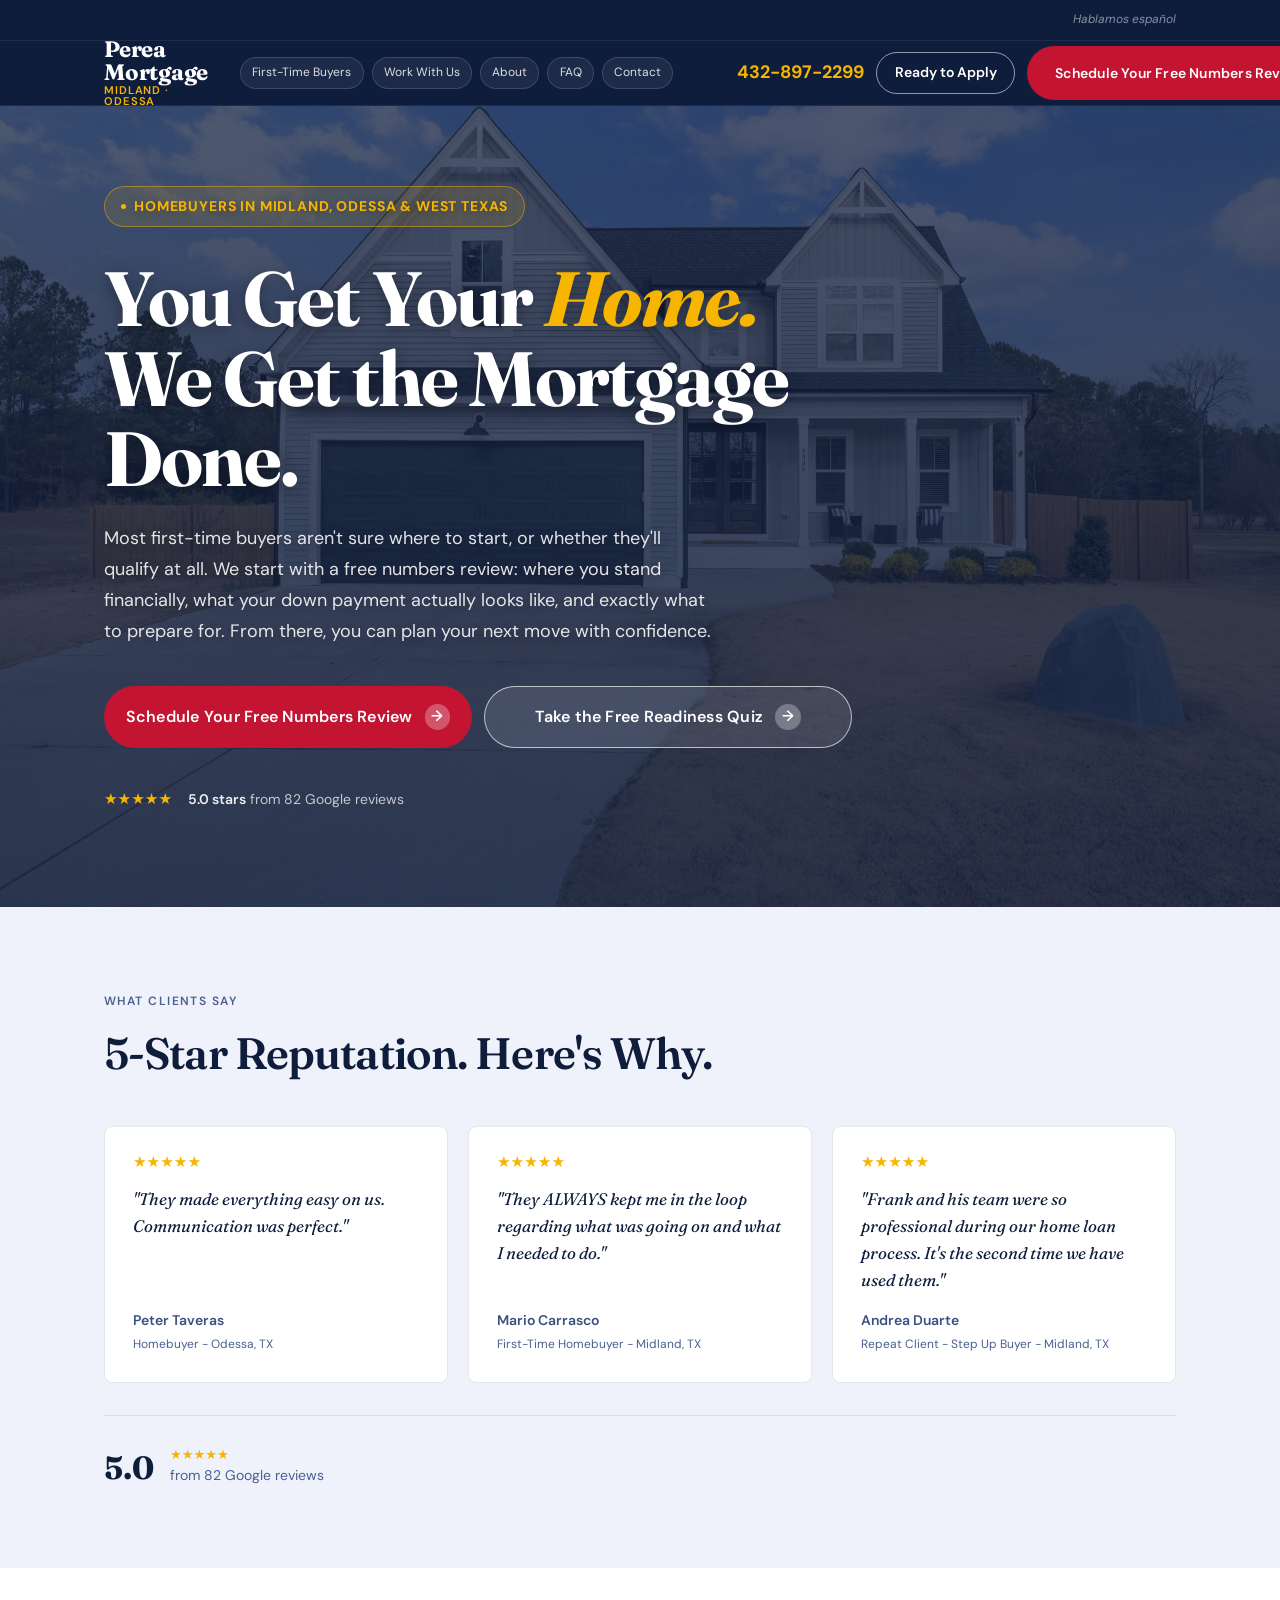
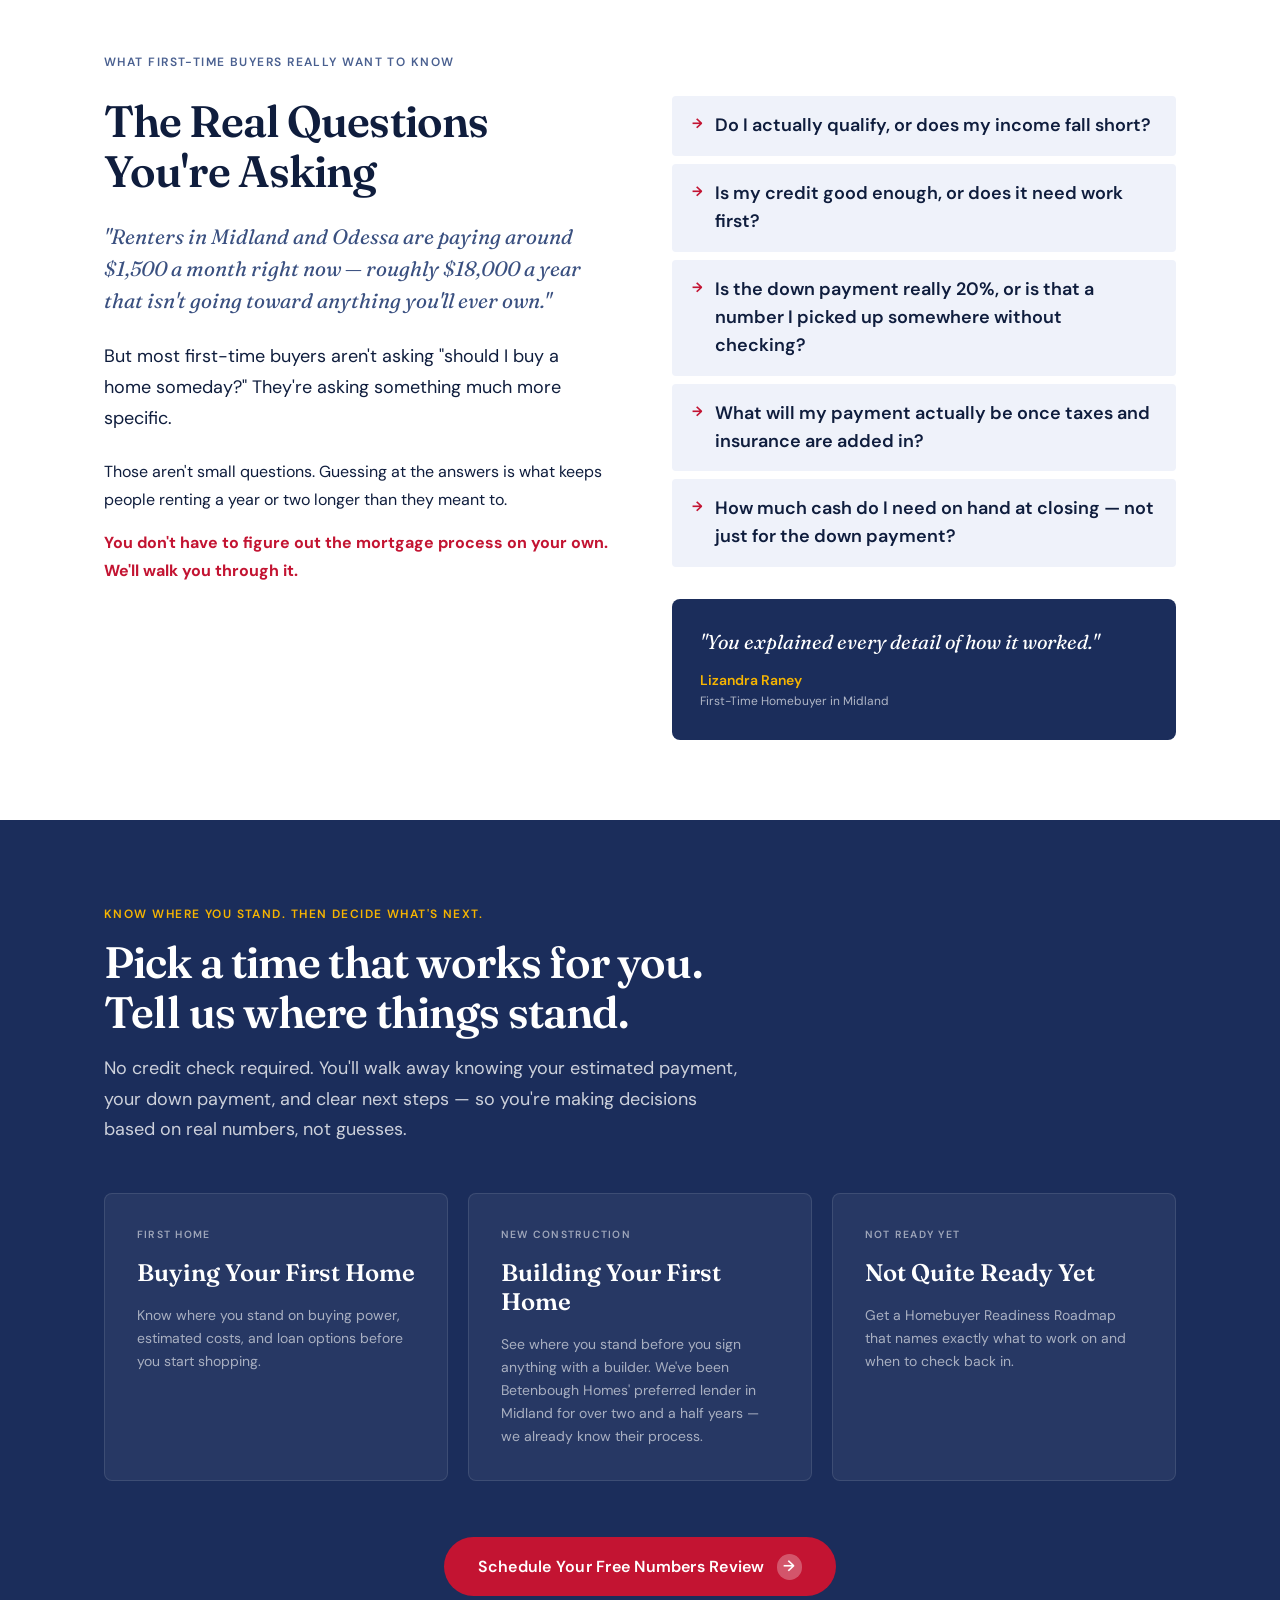
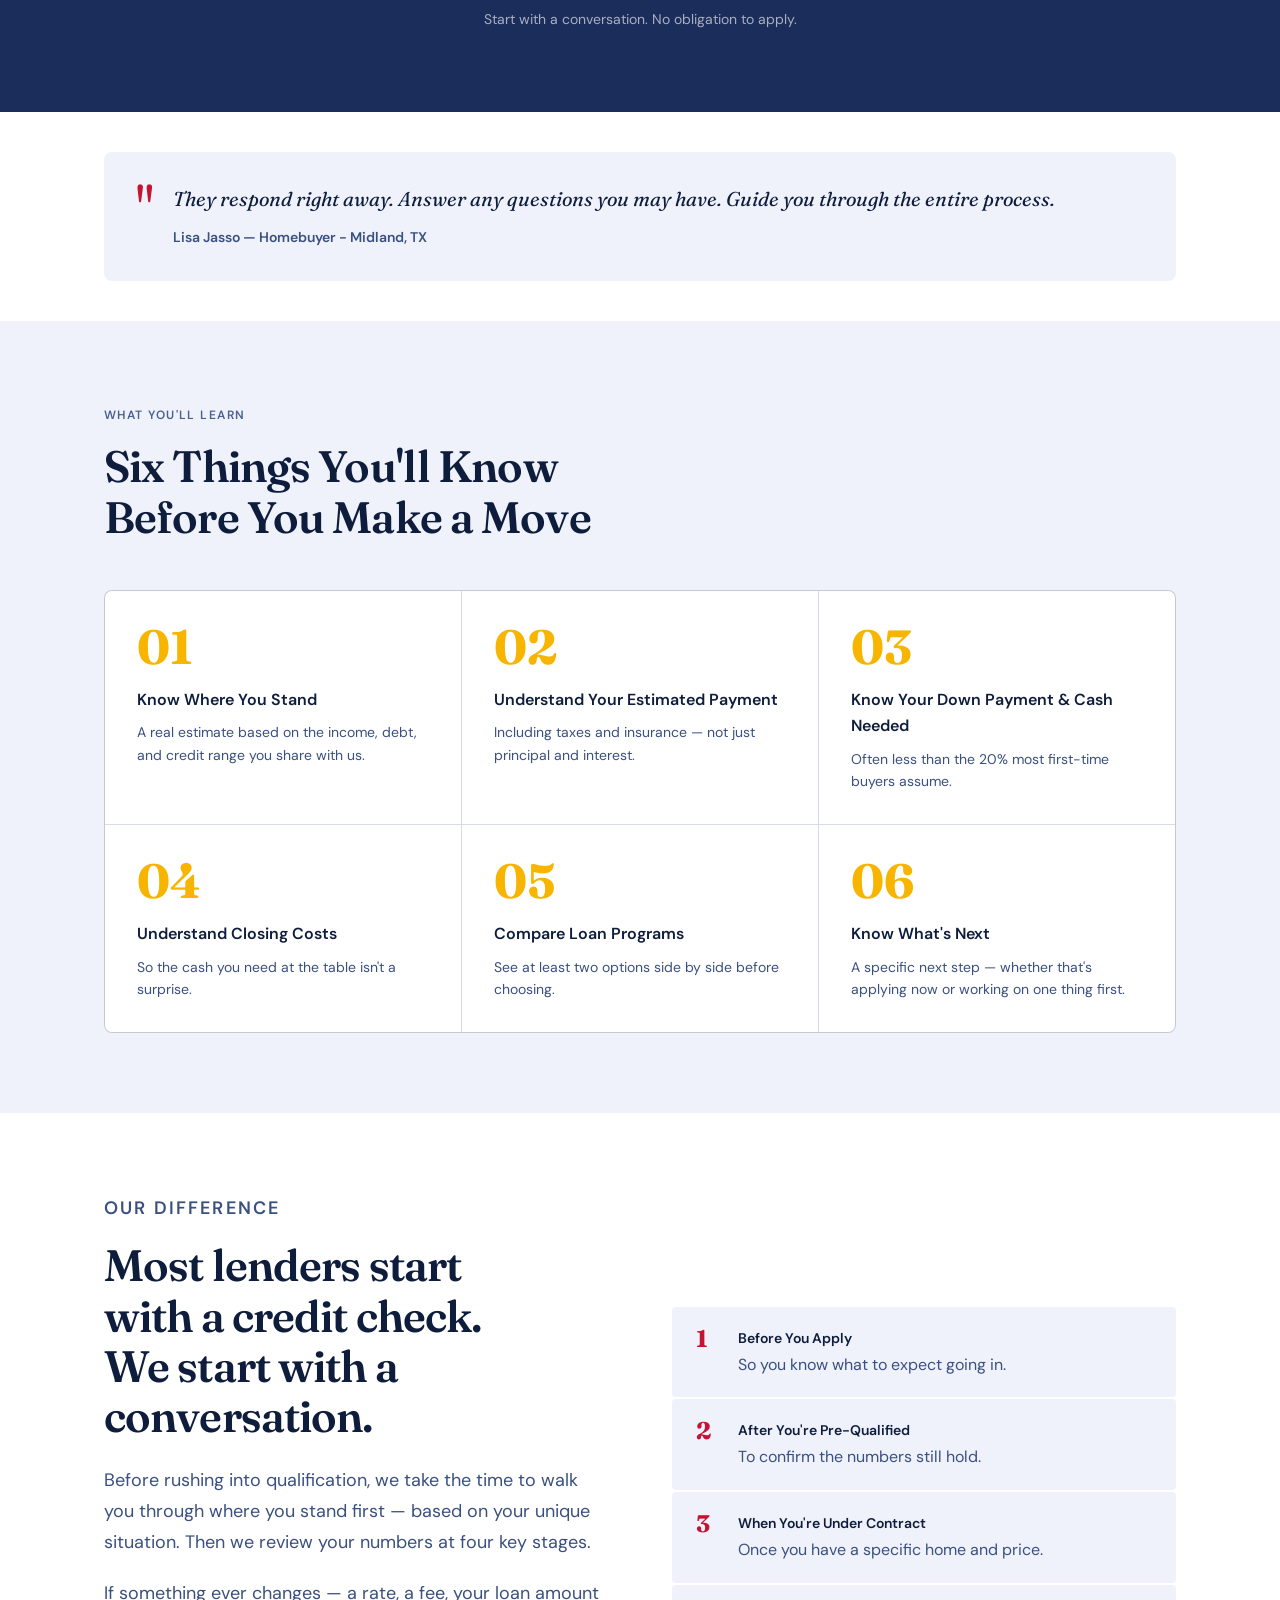
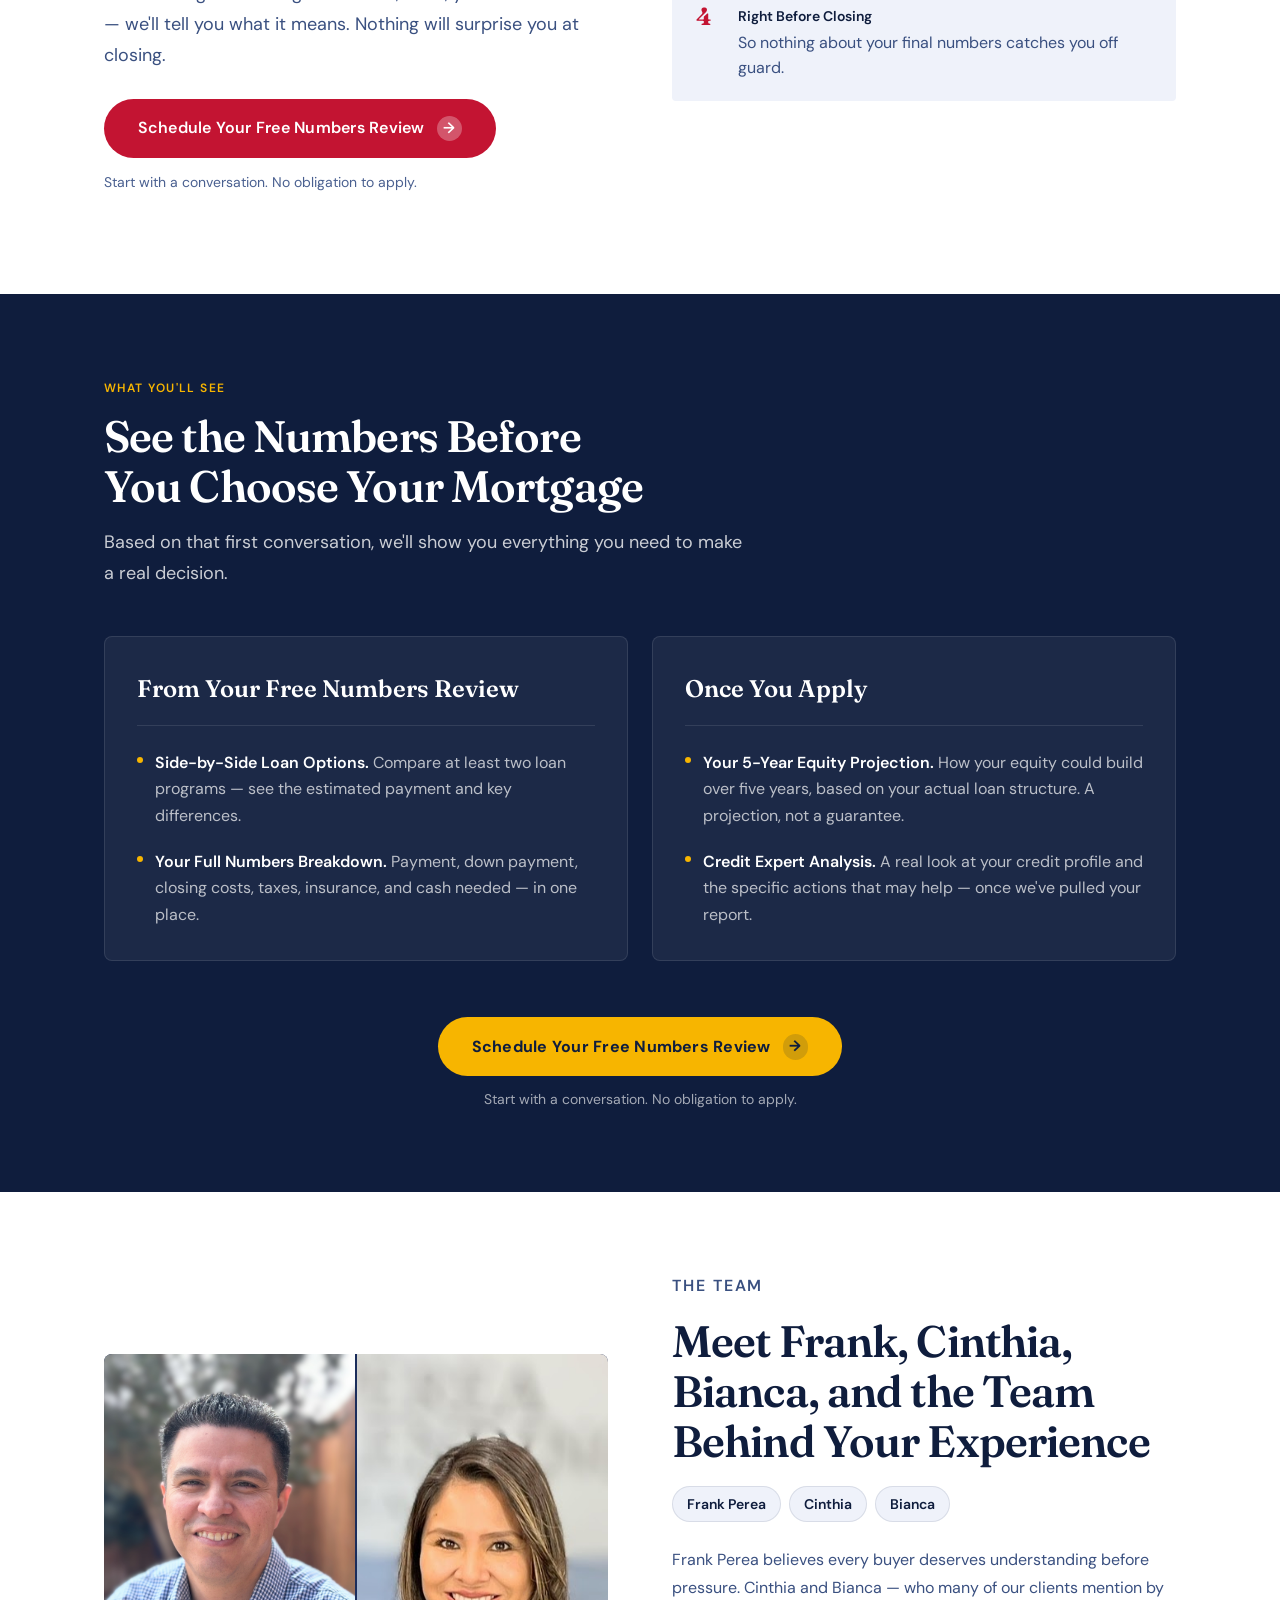
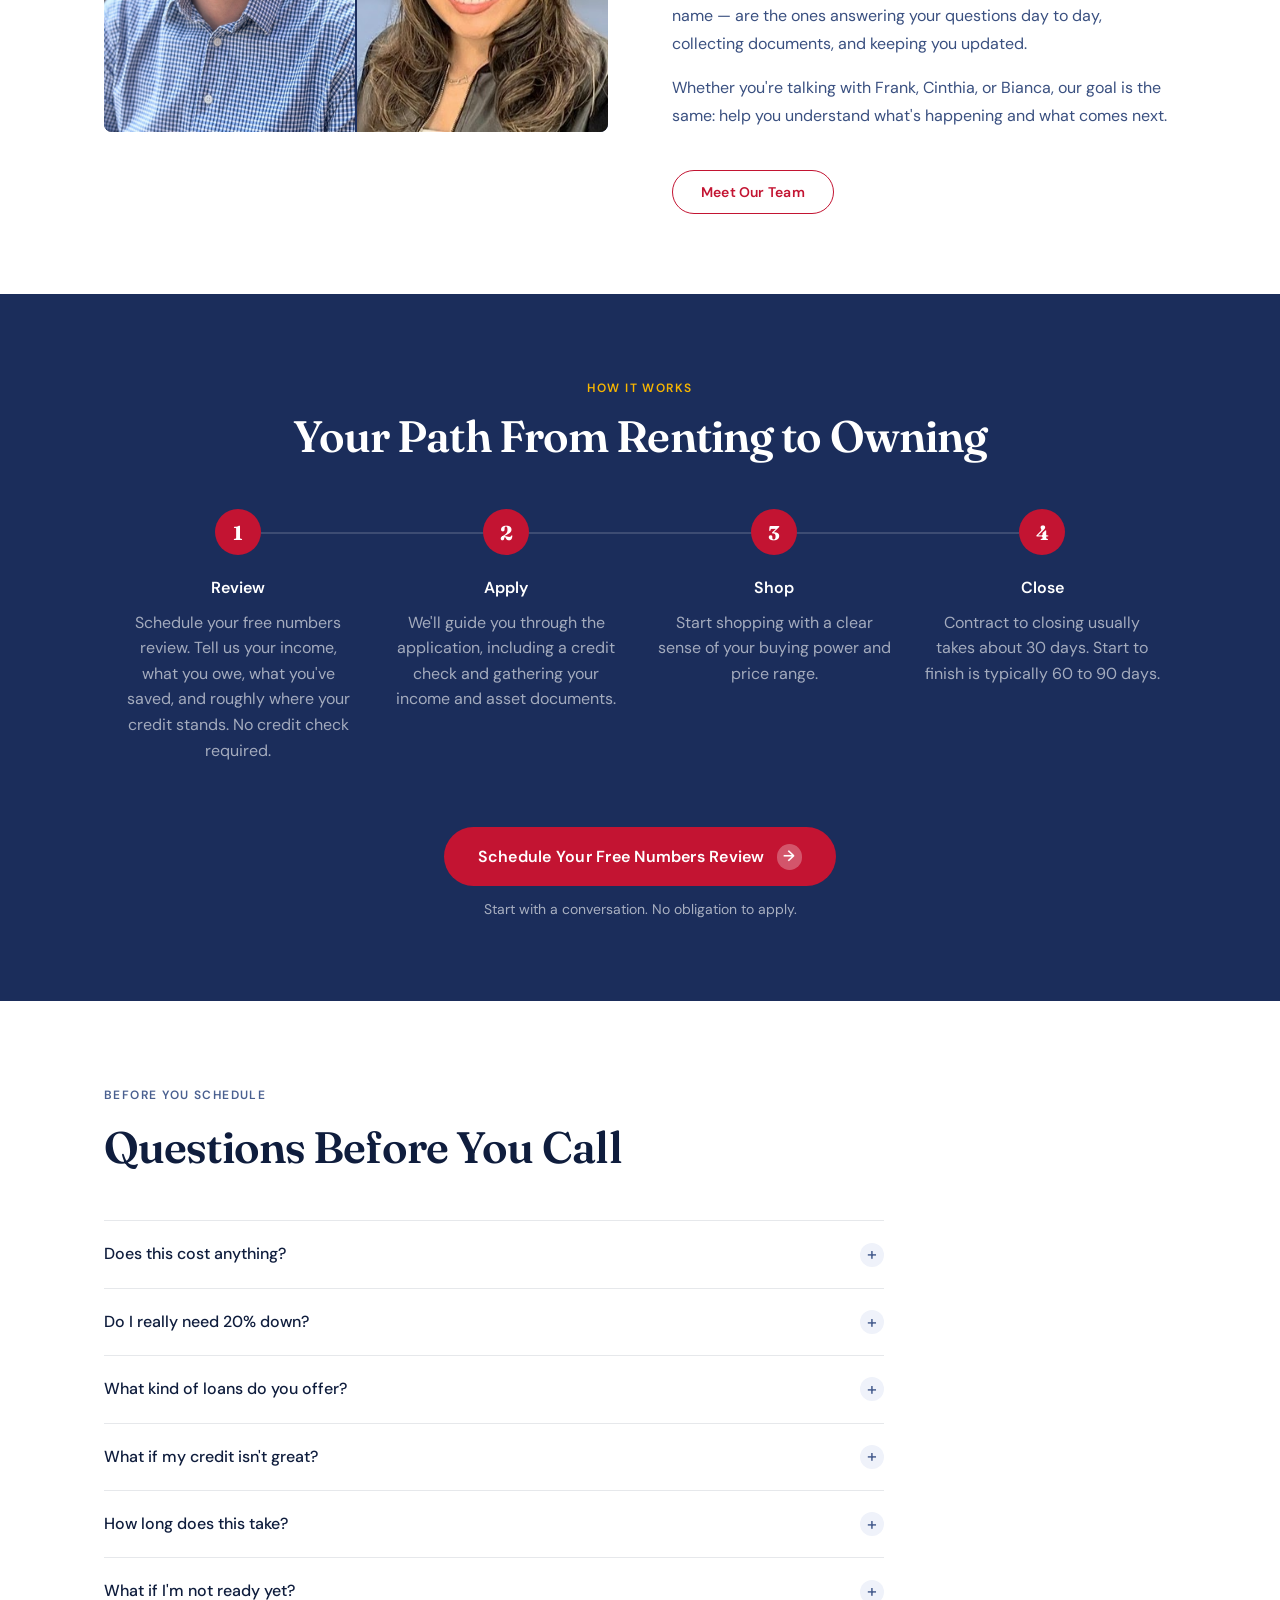
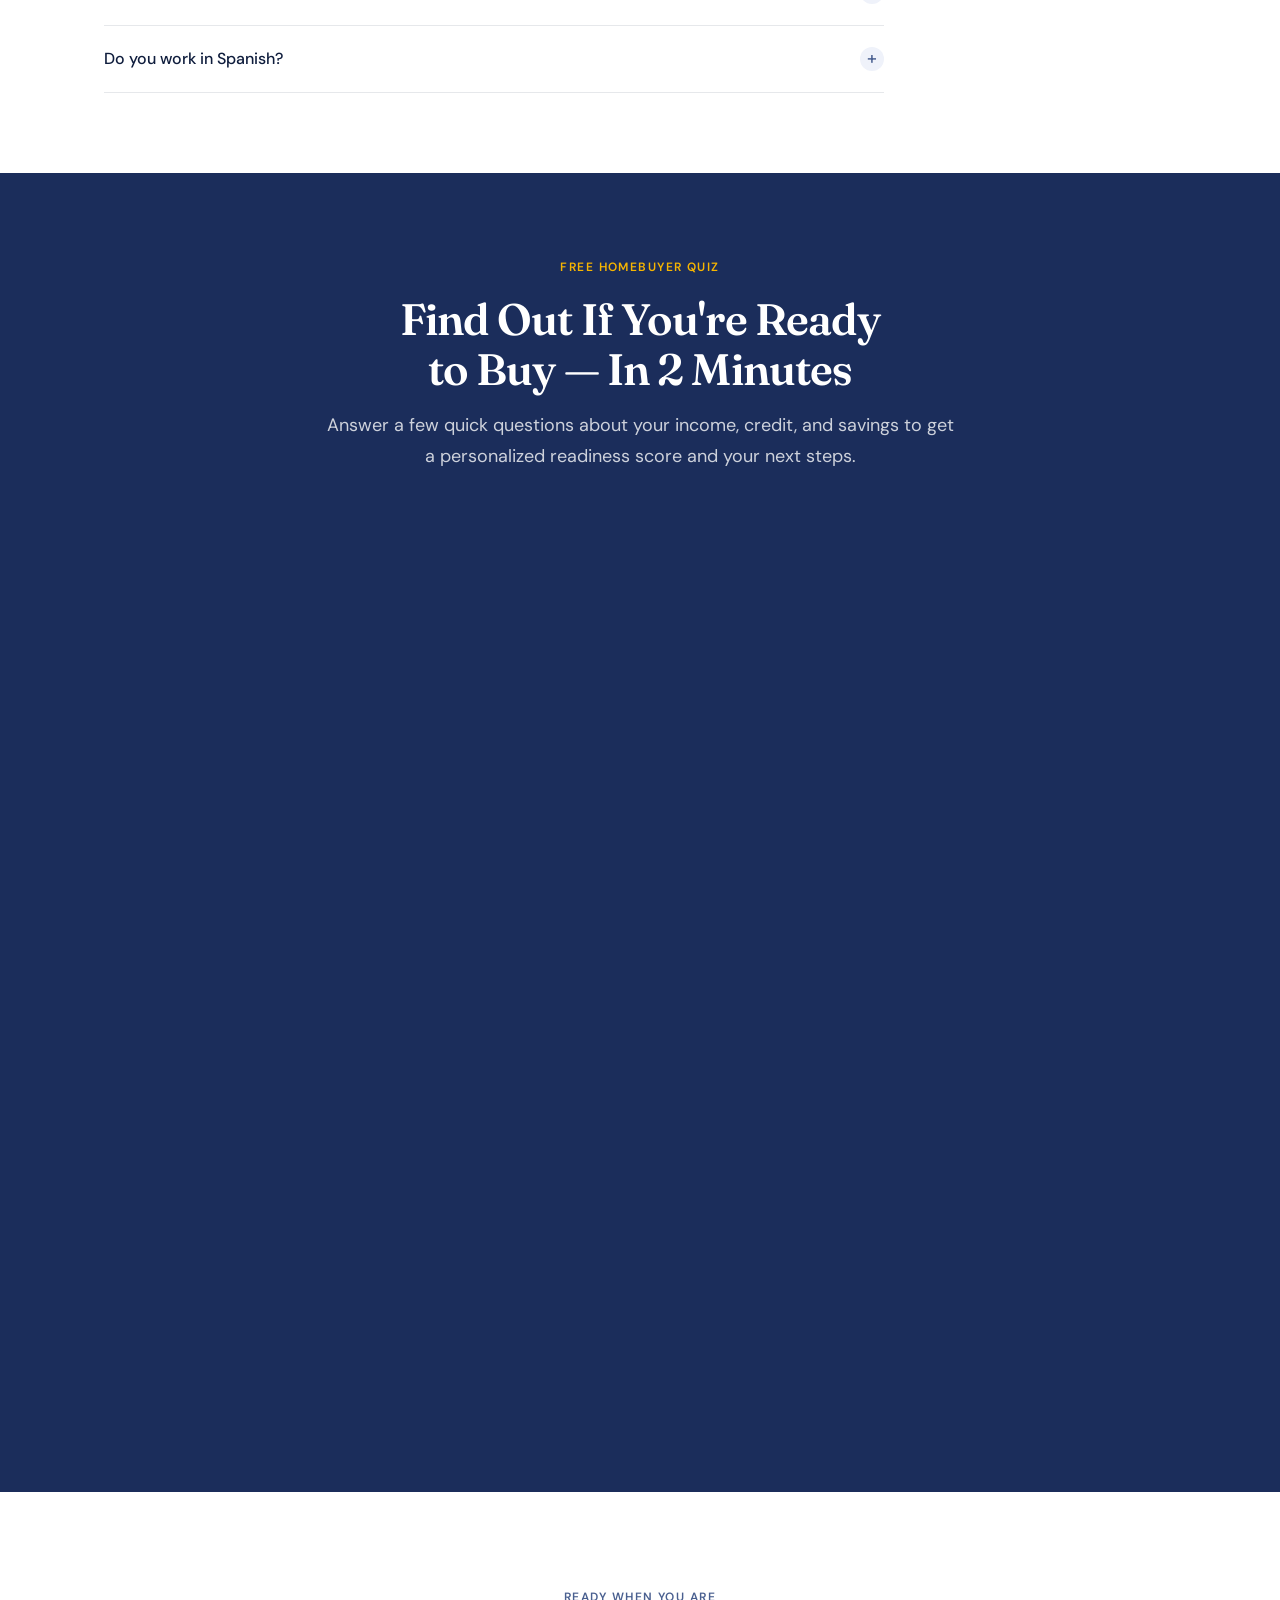
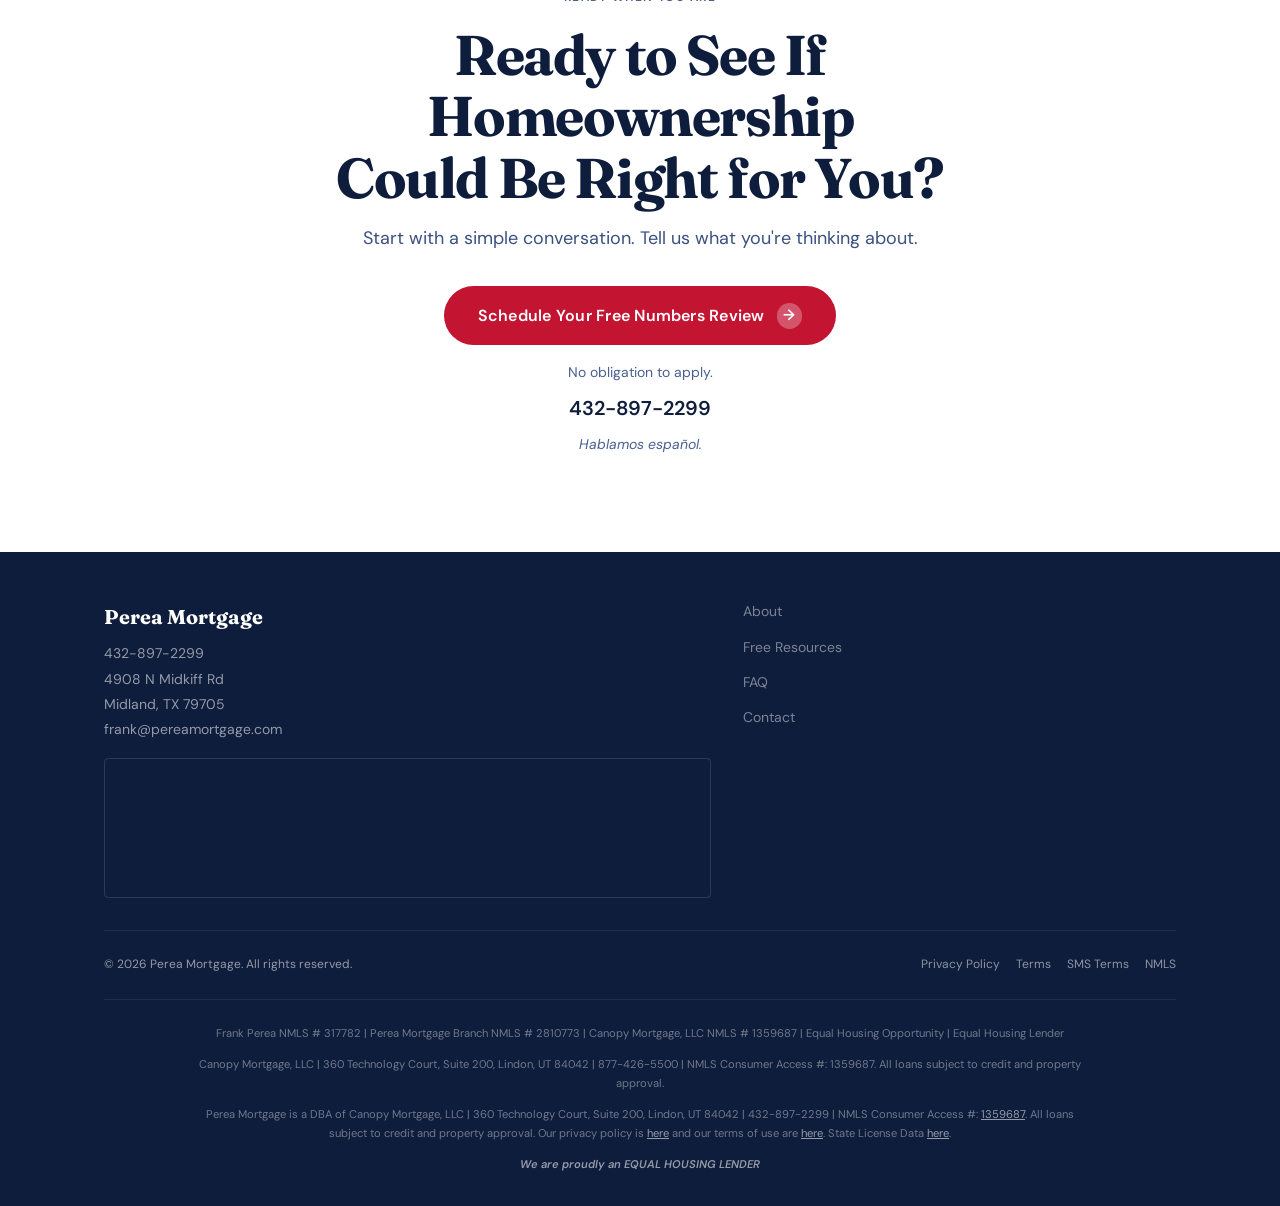
==== index.html @ f3a23421 "Add SMS Terms & Conditions page and footer link Co-Authored-By: Claude Sonnet 5.5 <noreply@anthropic" ====
<!DOCTYPE html>
<html lang="en">
<head>
  <meta charset="UTF-8">
  <meta name="viewport" content="width=device-width, initial-scale=1.0">
  <title>Perea Mortgage — Midland &amp; Odessa, TX</title>
  <meta name="description" content="Perea Mortgage helps first-time homebuyers in Midland, Odessa, and West Texas understand their numbers before they shop. Free numbers review, no obligation.">
  <meta property="og:type" content="website">
  <meta property="og:url" content="https://pereamortgage.com/">
  <meta property="og:title" content="Perea Mortgage — Midland &amp; Odessa, TX">
  <meta property="og:description" content="Free numbers review for first-time homebuyers in West Texas. Know your estimated payment, down payment, and next steps before you shop.">
  <meta property="og:image" content="https://pereamortgage.com/images/og-image.png">
  <link rel="icon" type="image/svg+xml" href="data:image/svg+xml;utf8,<svg xmlns='http://www.w3.org/2000/svg' viewBox='0 0 100 100'><rect width='100' height='100' rx='18' fill='%230F1D3D'/><text x='50' y='70' font-family='Georgia,serif' font-size='58' font-weight='700' fill='%23F7B500' text-anchor='middle'>P</text></svg>">
  <link rel="preconnect" href="https://fonts.googleapis.com">
  <link rel="preconnect" href="https://fonts.gstatic.com" crossorigin>
  <link href="https://fonts.googleapis.com/css2?family=Fraunces:ital,opsz,wght@0,9..144,400;0,9..144,600;0,9..144,700;1,9..144,300;1,9..144,400;1,9..144,600&family=DM+Sans:ital,opsz,wght@0,9..40,300;0,9..40,400;0,9..40,500;0,9..40,600;1,9..40,300;1,9..40,400&display=swap" rel="stylesheet">
  <link rel="stylesheet" href="styles.css">
</head>
<body>

  <!-- ========================================================
       TOPBAR
  ========================================================= -->
  <div class="topbar">
    <div class="rail topbar__inner">
      <span class="topbar__note">Hablamos español</span>
    </div>
  </div>

  <!-- ========================================================
       NAV
  ========================================================= -->
  <nav class="nav">
    <div class="rail">
      <div class="nav__inner">
        <div class="nav__left">
          <button class="nav__toggle" aria-label="Toggle menu" aria-expanded="false">☰</button>
          <a href="#" class="nav__brand">
            <span class="nav__name">Perea Mortgage</span>
            <span class="nav__tag">Midland · Odessa</span>
          </a>
        </div>
        <div class="nav__links">
          <a href="#first-time" class="nav__link">First-Time Buyers</a>
          <a href="#offer"      class="nav__link">Work With Us</a>
          <a href="/about"  class="nav__link">About</a>
          <a href="#faq"        class="nav__link">FAQ</a>
          <a href="#contact"    class="nav__link">Contact</a>
        </div>
        <div class="nav__right">
          <a href="tel:4328972299" class="nav__phone">432-897-2299</a>
          <a href="https://canopymortgage.nanolos.com/loan-application/#/config/start?organization=FrankPerea2549" class="nav__apply" target="_blank" rel="noopener">Ready to Apply</a>
          <a href="/schedule" class="btn btn--primary"><span class="btn__text-full">Schedule Your Free Numbers Review</span><span class="btn__text-short">Schedule Now</span><span class="btn__arrow">→</span></a>
        </div>
      </div>
    </div>
  </nav>

  <!-- ========================================================
       HERO
  ========================================================= -->
  <section class="hero">
    <div class="hero__bg" role="img" aria-label="Modern suburban home with a black garage door and covered front porch"></div>
    <div class="hero__overlay" aria-hidden="true"></div>
    <div class="rail">
      <div class="hero__inner">
        <div class="hero__flag">Homebuyers in Midland, Odessa &amp; West Texas</div>
        <h1 class="hero__headline">
          You Get Your <em>Home.</em><br>
          We Get the Mortgage Done.
        </h1>
        <p class="hero__sub">
          Most first-time buyers aren't sure where to start, or whether they'll qualify at all. We start with a free numbers review: where you stand financially, what your down payment actually looks like, and exactly what to prepare for. From there, you can plan your next move with confidence.
        </p>
        <div class="hero__ctas">
          <a href="/schedule" class="btn btn--primary btn--lg">Schedule Your Free Numbers Review<span class="btn__arrow">→</span></a>
          <a href="#worksheet" class="btn btn--ghost btn--lg">Take the Free Readiness Quiz<span class="btn__arrow">→</span></a>
        </div>
        <div class="hero__trust">
          <div class="stars">★★★★★</div>
          <p class="hero__trust-copy"><strong>5.0 stars</strong> from 82 Google reviews</p>
        </div>
      </div>
    </div>
  </section>

  <!-- ========================================================
       SOCIAL PROOF
  ========================================================= -->
  <section class="section section--alt">
    <div class="rail">
      <div class="sec-header">
        <p class="eyebrow" style="margin-bottom:var(--sp-4)">What Clients Say</p>
        <h2 class="sec-head">5-Star Reputation. Here's Why.</h2>
      </div>
      <div class="reviews-grid">
        <div class="review-card">
          <div class="stars">★★★★★</div>
          <p class="review-card__quote">"They made everything easy on us. Communication was perfect."</p>
          <div>
            <div class="review-card__name">Peter Taveras</div>
            <div class="review-card__role">Homebuyer - Odessa, TX</div>
          </div>
        </div>
        <div class="review-card">
          <div class="stars">★★★★★</div>
          <p class="review-card__quote">"They ALWAYS kept me in the loop regarding what was going on and what I needed to do."</p>
          <div>
            <div class="review-card__name">Mario Carrasco</div>
            <div class="review-card__role">First-Time Homebuyer - Midland, TX</div>
          </div>
        </div>
        <div class="review-card">
          <div class="stars">★★★★★</div>
          <p class="review-card__quote">"Frank and his team were so professional during our home loan process. It's the second time we have used them."</p>
          <div>
            <div class="review-card__name">Andrea Duarte</div>
            <div class="review-card__role">Repeat Client - Step Up Buyer - Midland, TX</div>
          </div>
        </div>
      </div>
      <div class="reviews-footer">
        <div class="reviews-score">5.0</div>
        <div>
          <div class="stars" style="margin-bottom:3px;font-size:.82rem">★★★★★</div>
          <div class="reviews-label">from 82 Google reviews</div>
        </div>
      </div>
    </div>
  </section>

  <!-- ========================================================
       PROBLEM
  ========================================================= -->
  <section class="section" id="first-time">
    <div class="rail">
      <p class="eyebrow" style="margin-bottom:var(--sp-6)">What First-Time Buyers Really Want to Know</p>
      <div class="problem-grid">
        <div>
          <h2 class="sec-head" style="margin-bottom:var(--sp-6)">The Real Questions<br>You're Asking</h2>
          <p class="problem-pull">"Renters in Midland and Odessa are paying around $1,500 a month right now — roughly $18,000 a year that isn't going toward anything you'll ever own."</p>
          <p class="problem-body">But most first-time buyers aren't asking "should I buy a home someday?" They're asking something much more specific.</p>
          <div class="problem-close" style="margin-top:var(--sp-6)">
            <p>Those aren't small questions. Guessing at the answers is what keeps people renting a year or two longer than they meant to.</p>
            <p style="margin-top:var(--sp-4)"><strong>You don't have to figure out the mortgage process on your own. We'll walk you through it.</strong></p>
          </div>
        </div>
        <div>
          <div class="questions">
            <div class="question">Do I actually qualify, or does my income fall short?</div>
            <div class="question">Is my credit good enough, or does it need work first?</div>
            <div class="question">Is the down payment really 20%, or is that a number I picked up somewhere without checking?</div>
            <div class="question">What will my payment actually be once taxes and insurance are added in?</div>
            <div class="question">How much cash do I need on hand at closing — not just for the down payment?</div>
          </div>
          <div class="pull-testimonial">
            <p class="pull-testimonial__q">"You explained every detail of how it worked."</p>
            <div class="pull-testimonial__name">Lizandra Raney</div>
            <div class="pull-testimonial__role">First-Time Homebuyer in Midland</div>
          </div>
        </div>
      </div>
    </div>
  </section>

  <!-- ========================================================
       OFFER
  ========================================================= -->
  <section class="section section--dark" id="offer">
    <div class="rail">
      <div class="sec-header">
        <p class="eyebrow eyebrow--gold" style="margin-bottom:var(--sp-3)">Know Where You Stand. Then Decide What's Next.</p>
        <h2 class="sec-head sec-head--light" style="max-width:680px">Pick a time that works for you. Tell us where things stand.</h2>
        <p class="sec-sub sec-sub--light">No credit check required. You'll walk away knowing your estimated payment, your down payment, and clear next steps — so you're making decisions based on real numbers, not guesses.</p>
      </div>
      <div class="offer-cards">
        <div class="offer-card">
          <p class="eyebrow eyebrow--light" style="font-size:.65rem">First Home</p>
          <h3 class="offer-card__title">Buying Your First Home</h3>
          <p class="offer-card__body">Know where you stand on buying power, estimated costs, and loan options before you start shopping.</p>
        </div>
        <div class="offer-card">
          <p class="eyebrow eyebrow--light" style="font-size:.65rem">New Construction</p>
          <h3 class="offer-card__title">Building Your First Home</h3>
          <p class="offer-card__body">See where you stand before you sign anything with a builder. We've been Betenbough Homes' preferred lender in Midland for over two and a half years — we already know their process.</p>
        </div>
        <div class="offer-card">
          <p class="eyebrow eyebrow--light" style="font-size:.65rem">Not Ready Yet</p>
          <h3 class="offer-card__title">Not Quite Ready Yet</h3>
          <p class="offer-card__body">Get a Homebuyer Readiness Roadmap that names exactly what to work on and when to check back in.</p>
        </div>
      </div>
      <div class="section-cta">
        <a href="/schedule" class="btn btn--primary btn--lg">Schedule Your Free Numbers Review<span class="btn__arrow">→</span></a>
        <p class="note">Start with a conversation. No obligation to apply.</p>
      </div>
    </div>
  </section>

  <!-- ========================================================
       INLINE TESTIMONIAL
  ========================================================= -->
  <div style="background:var(--bg);padding:var(--sp-10) 0">
    <div class="rail">
      <div class="inline-t">
        <div class="inline-t__mark">"</div>
        <div>
          <p class="inline-t__q">They respond right away. Answer any questions you may have. Guide you through the entire process.</p>
          <p class="inline-t__by">Lisa Jasso — Homebuyer - Midland, TX</p>
        </div>
      </div>
    </div>
  </div>

  <!-- ========================================================
       BENEFITS
  ========================================================= -->
  <section class="section section--alt">
    <div class="rail">
      <div class="sec-header">
        <p class="eyebrow" style="margin-bottom:var(--sp-4)">What You'll Learn</p>
        <h2 class="sec-head">Six Things You'll Know<br>Before You Make a Move</h2>
      </div>
      <div class="benefits-grid">
        <div class="benefit">
          <div class="benefit__num">01</div>
          <h3 class="benefit__title">Know Where You Stand</h3>
          <p class="benefit__body">A real estimate based on the income, debt, and credit range you share with us.</p>
        </div>
        <div class="benefit">
          <div class="benefit__num">02</div>
          <h3 class="benefit__title">Understand Your Estimated Payment</h3>
          <p class="benefit__body">Including taxes and insurance — not just principal and interest.</p>
        </div>
        <div class="benefit">
          <div class="benefit__num">03</div>
          <h3 class="benefit__title">Know Your Down Payment &amp; Cash Needed</h3>
          <p class="benefit__body">Often less than the 20% most first-time buyers assume.</p>
        </div>
        <div class="benefit">
          <div class="benefit__num">04</div>
          <h3 class="benefit__title">Understand Closing Costs</h3>
          <p class="benefit__body">So the cash you need at the table isn't a surprise.</p>
        </div>
        <div class="benefit">
          <div class="benefit__num">05</div>
          <h3 class="benefit__title">Compare Loan Programs</h3>
          <p class="benefit__body">See at least two options side by side before choosing.</p>
        </div>
        <div class="benefit">
          <div class="benefit__num">06</div>
          <h3 class="benefit__title">Know What's Next</h3>
          <p class="benefit__body">A specific next step — whether that's applying now or working on one thing first.</p>
        </div>
      </div>
    </div>
  </section>

  <!-- ========================================================
       USP
  ========================================================= -->
  <section class="section">
    <div class="rail">
      <div class="usp-grid">
        <div class="usp-text">
          <p class="eyebrow" style="margin-bottom:var(--sp-4)">Our Difference</p>
          <h2 class="sec-head">Most lenders start with a credit check.<br>We start with a conversation.</h2>
          <p style="margin-top:var(--sp-6)">Before rushing into qualification, we take the time to walk you through where you stand first — based on your unique situation. Then we review your numbers at four key stages.</p>
          <p>If something ever changes — a rate, a fee, your loan amount — we'll tell you what it means. Nothing will surprise you at closing.</p>
          <a href="/schedule" class="btn btn--primary btn--lg" style="margin-top:var(--sp-2)">Schedule Your Free Numbers Review<span class="btn__arrow">→</span></a>
          <p style="font-size:var(--fs-sm);color:var(--text-soft);margin-top:var(--sp-3)">Start with a conversation. No obligation to apply.</p>
        </div>
        <div class="usp-stages">
          <div class="usp-stage">
            <div class="usp-stage__n">1</div>
            <div>
              <div class="usp-stage__title">Before You Apply</div>
              <div class="usp-stage__desc">So you know what to expect going in.</div>
            </div>
          </div>
          <div class="usp-stage">
            <div class="usp-stage__n">2</div>
            <div>
              <div class="usp-stage__title">After You're Pre-Qualified</div>
              <div class="usp-stage__desc">To confirm the numbers still hold.</div>
            </div>
          </div>
          <div class="usp-stage">
            <div class="usp-stage__n">3</div>
            <div>
              <div class="usp-stage__title">When You're Under Contract</div>
              <div class="usp-stage__desc">Once you have a specific home and price.</div>
            </div>
          </div>
          <div class="usp-stage">
            <div class="usp-stage__n">4</div>
            <div>
              <div class="usp-stage__title">Right Before Closing</div>
              <div class="usp-stage__desc">So nothing about your final numbers catches you off guard.</div>
            </div>
          </div>
        </div>
      </div>
    </div>
  </section>

  <!-- ========================================================
       GUARANTEE
  ========================================================= -->
  <section class="section section--deep">
    <div class="rail">
      <div class="sec-header">
        <p class="eyebrow eyebrow--gold" style="margin-bottom:var(--sp-3)">What You'll See</p>
        <h2 class="sec-head sec-head--light">See the Numbers Before<br>You Choose Your Mortgage</h2>
        <p class="sec-sub sec-sub--light">Based on that first conversation, we'll show you everything you need to make a real decision.</p>
      </div>
      <div class="guarantee-grid">
        <div class="gblock">
          <div class="gblock__title">From Your Free Numbers Review</div>
          <div class="gitems">
            <div class="gitem">
              <div class="gitem__dot"></div>
              <p class="gitem__text"><strong>Side-by-Side Loan Options.</strong> Compare at least two loan programs — see the estimated payment and key differences.</p>
            </div>
            <div class="gitem">
              <div class="gitem__dot"></div>
              <p class="gitem__text"><strong>Your Full Numbers Breakdown.</strong> Payment, down payment, closing costs, taxes, insurance, and cash needed — in one place.</p>
            </div>
          </div>
        </div>
        <div class="gblock">
          <div class="gblock__title">Once You Apply</div>
          <div class="gitems">
            <div class="gitem">
              <div class="gitem__dot"></div>
              <p class="gitem__text"><strong>Your 5-Year Equity Projection.</strong> How your equity could build over five years, based on your actual loan structure. A projection, not a guarantee.</p>
            </div>
            <div class="gitem">
              <div class="gitem__dot"></div>
              <p class="gitem__text"><strong>Credit Expert Analysis.</strong> A real look at your credit profile and the specific actions that may help — once we've pulled your report.</p>
            </div>
          </div>
        </div>
      </div>
      <div class="section-cta" style="margin-top:var(--sp-10)">
        <a href="/schedule" class="btn btn--gold btn--lg">Schedule Your Free Numbers Review<span class="btn__arrow">→</span></a>
        <p class="note">Start with a conversation. No obligation to apply.</p>
      </div>
    </div>
  </section>

  <!-- ========================================================
       ABOUT
  ========================================================= -->
  <section class="section" id="about">
    <div class="rail">
      <div class="about-grid">
        <div class="about-photo about-photo--split">
          <div class="about-photo__cell"><img src="images/frank-perea.jpg" alt="Frank Perea"></div>
          <div class="about-photo__cell"><img src="images/cinthia-perea.jpg" alt="Cinthia Perea"></div>
        </div>
        <div class="about-text">
          <p class="eyebrow" style="margin-bottom:var(--sp-4)">The Team</p>
          <h2 class="sec-head">Meet Frank, Cinthia, Bianca, and the Team Behind Your Experience</h2>
          <div class="chips">
            <span class="chip">Frank Perea</span>
            <span class="chip">Cinthia</span>
            <span class="chip">Bianca</span>
          </div>
          <p>Frank Perea believes every buyer deserves understanding before pressure. Cinthia and Bianca — who many of our clients mention by name — are the ones answering your questions day to day, collecting documents, and keeping you updated.</p>
          <p>Whether you're talking with Frank, Cinthia, or Bianca, our goal is the same: help you understand what's happening and what comes next.</p>
          <a href="/about" class="btn btn--outline" style="margin-top:var(--sp-6)">Meet Our Team</a>
        </div>
      </div>
    </div>
  </section>

  <!-- ========================================================
       PROCESS
  ========================================================= -->
  <section class="section section--dark">
    <div class="rail">
      <div class="sec-header" style="text-align:center">
        <p class="eyebrow eyebrow--gold" style="margin-bottom:var(--sp-3)">How It Works</p>
        <h2 class="sec-head sec-head--light">Your Path From Renting to Owning</h2>
      </div>
      <div class="process-row">
        <div class="process-step">
          <div class="process-step__num">1</div>
          <h3 class="process-step__title">Review</h3>
          <p class="process-step__desc">Schedule your free numbers review. Tell us your income, what you owe, what you've saved, and roughly where your credit stands. No credit check required.</p>
        </div>
        <div class="process-step">
          <div class="process-step__num">2</div>
          <h3 class="process-step__title">Apply</h3>
          <p class="process-step__desc">We'll guide you through the application, including a credit check and gathering your income and asset documents.</p>
        </div>
        <div class="process-step">
          <div class="process-step__num">3</div>
          <h3 class="process-step__title">Shop</h3>
          <p class="process-step__desc">Start shopping with a clear sense of your buying power and price range.</p>
        </div>
        <div class="process-step">
          <div class="process-step__num">4</div>
          <h3 class="process-step__title">Close</h3>
          <p class="process-step__desc">Contract to closing usually takes about 30 days. Start to finish is typically 60 to 90 days.</p>
        </div>
      </div>
      <div class="section-cta">
        <a href="/schedule" class="btn btn--primary btn--lg">Schedule Your Free Numbers Review<span class="btn__arrow">→</span></a>
        <p class="note">Start with a conversation. No obligation to apply.</p>
      </div>
    </div>
  </section>

  <!-- ========================================================
       FAQ
  ========================================================= -->
  <section class="section" id="faq">
    <div class="rail">
      <div class="sec-header">
        <p class="eyebrow" style="margin-bottom:var(--sp-4)">Before You Schedule</p>
        <h2 class="sec-head">Questions Before You Call</h2>
      </div>
      <div class="faq rail--narrow" style="max-width:780px">
        <div class="faq-item">
          <div class="faq-q" onclick="toggleFaq(this.parentElement)">Does this cost anything?<span class="faq-toggle">+</span></div>
          <div class="faq-a"><div class="faq-a__body">No. The consultation, the numbers review, and the credit analysis are free.</div></div>
        </div>
        <div class="faq-item">
          <div class="faq-q" onclick="toggleFaq(this.parentElement)">Do I really need 20% down?<span class="faq-toggle">+</span></div>
          <div class="faq-a"><div class="faq-a__body">Usually not. We'll tell you the real number for your situation.</div></div>
        </div>
        <div class="faq-item">
          <div class="faq-q" onclick="toggleFaq(this.parentElement)">What kind of loans do you offer?<span class="faq-toggle">+</span></div>
          <div class="faq-a"><div class="faq-a__body">FHA, VA, Conventional, USDA, and First-Time Homebuyer Down Payment Assistance programs. Most buyers don't call already knowing which one they need — figuring out which program fits is part of your free numbers review.</div></div>
        </div>
        <div class="faq-item">
          <div class="faq-q" onclick="toggleFaq(this.parentElement)">What if my credit isn't great?<span class="faq-toggle">+</span></div>
          <div class="faq-a"><div class="faq-a__body">On your free numbers review we'll talk through your credit range — no pull required. If you apply, we'll run a full Credit Expert Analysis on your actual report with specific next steps.</div></div>
        </div>
        <div class="faq-item">
          <div class="faq-q" onclick="toggleFaq(this.parentElement)">How long does this take?<span class="faq-toggle">+</span></div>
          <div class="faq-a"><div class="faq-a__body">Contract to closing usually takes about 30 days. Start to finish, 60 to 90 days.</div></div>
        </div>
        <div class="faq-item">
          <div class="faq-q" onclick="toggleFaq(this.parentElement)">What if I'm not ready yet?<span class="faq-toggle">+</span></div>
          <div class="faq-a"><div class="faq-a__body">We'll give you a Homebuyer Readiness Roadmap and a specific time to check back in.</div></div>
        </div>
        <div class="faq-item">
          <div class="faq-q" onclick="toggleFaq(this.parentElement)">Do you work in Spanish?<span class="faq-toggle">+</span></div>
          <div class="faq-a"><div class="faq-a__body">Yes. Many of the families we work with prefer Spanish, and our team can help in both languages. Hablamos español.</div></div>
        </div>
      </div>
    </div>
  </section>

  <!-- ========================================================
       LEAD MAGNET — HOMEBUYER READINESS QUIZ
  ========================================================= -->
  <section class="section section--dark" id="worksheet">
    <div class="rail rail--narrow" style="text-align:center">
      <p class="eyebrow eyebrow--gold" style="margin-bottom:var(--sp-4)">Free Homebuyer Quiz</p>
      <h2 class="sec-head sec-head--light">Find Out If You're Ready to Buy — In 2 Minutes</h2>
      <p class="sec-sub sec-sub--light" style="margin-left:auto;margin-right:auto;margin-bottom:var(--sp-8)">
        Answer a few quick questions about your income, credit, and savings to get a personalized readiness score and your next steps.
      </p>
      <iframe src="https://api.leadconnectorhq.com/widget/quiz/b3iVhvzXFEKZi1ceVLT3" style="border:none;width:100%;min-height:900px;border-radius:var(--radius-lg);" scrolling="no" id="b3iVhvzXFEKZi1ceVLT3" title="Homebuyer Readiness Quiz" data-cookie-consent="true" data-cookie-consent-provider="auto"></iframe>
    </div>
  </section>

  <!-- ========================================================
       FINAL CTA
  ========================================================= -->
  <section class="final-cta" id="schedule">
    <div class="rail">
      <p class="eyebrow" style="margin-bottom:var(--sp-4);display:block;text-align:center">Ready When You Are</p>
      <h2 class="final-cta__head">Ready to See If Homeownership<br>Could Be Right for You?</h2>
      <p class="final-cta__sub">Start with a simple conversation. Tell us what you're thinking about.</p>
      <a href="/schedule" class="btn btn--primary btn--lg">Schedule Your Free Numbers Review<span class="btn__arrow">→</span></a>
      <p class="final-cta__note">No obligation to apply.</p>
      <a href="tel:4328972299" class="final-cta__phone">432-897-2299</a>
      <p class="final-cta__es">Hablamos español.</p>
    </div>
  </section>

  <!-- ========================================================
       FOOTER
  ========================================================= -->
  <footer class="footer" id="contact">
    <div class="rail">
      <div class="footer__top">
        <div>
          <div class="footer__logo">Perea Mortgage</div>
          <div class="footer__addr">
            <a href="tel:4328972299">432-897-2299</a><br>
            4908 N Midkiff Rd<br>
            Midland, TX 79705<br>
            <a href="mailto:frank@pereamortgage.com">frank@pereamortgage.com</a>
          </div>
          <div class="footer__map">
            <iframe src="https://www.google.com/maps/embed?pb=!1m18!1m12!1m3!1d3382.100028669285!2d-102.1306237!3d32.0394838!2m3!1f0!2f0!3f0!3m2!1i1024!2i768!4f13.1!3m3!1m2!1s0x86fbd9a359187da5%3A0xdb8682e7aff780e2!2sPerea%20Mortgage!5e0!3m2!1sen!2sus!4v1789484237851!5m2!1sen!2sus" loading="lazy" referrerpolicy="no-referrer-when-downgrade" title="Perea Mortgage office location"></iframe>
          </div>
        </div>
        <div class="footer__links">
          <a href="/about" class="footer__link">About</a>
          <a href="#worksheet" class="footer__link">Free Resources</a>
          <a href="#faq"       class="footer__link">FAQ</a>
          <a href="#contact"   class="footer__link">Contact</a>
        </div>
      </div>
      <div class="footer__bottom">
        <p class="footer__copy">© 2026 Perea Mortgage. All rights reserved.</p>
        <div class="footer__legal">
          <a href="https://www.canopymortgage.com/privacy-policy/" target="_blank" rel="noopener">Privacy Policy</a>
          <a href="https://canopymortgage.com/terms-of-use/" target="_blank" rel="noopener">Terms</a>
          <a href="/sms-terms">SMS Terms</a>
          <a href="http://www.nmlsconsumeraccess.org/EntityDetails.aspx/COMPANY/1359687" target="_blank" rel="noopener">NMLS</a>
        </div>
      </div>
      <div class="footer__disclosure">
        <p>Frank Perea NMLS # 317782 | Perea Mortgage Branch NMLS # 2810773 | Canopy Mortgage, LLC NMLS # 1359687 | Equal Housing Opportunity | Equal Housing Lender</p>
        <p>Canopy Mortgage, LLC | 360 Technology Court, Suite 200, Lindon, UT 84042 | 877-426-5500 | NMLS Consumer Access #: 1359687. All loans subject to credit and property approval.</p>
        <p>Perea Mortgage is a DBA of Canopy Mortgage, LLC | 360 Technology Court, Suite 200, Lindon, UT 84042 | 432-897-2299 | NMLS Consumer Access #: <a href="http://www.nmlsconsumeraccess.org/EntityDetails.aspx/COMPANY/1359687" target="_blank" rel="noopener">1359687</a>. All loans subject to credit and property approval. Our privacy policy is <a href="https://www.canopymortgage.com/privacy-policy/" target="_blank" rel="noopener">here</a> and our terms of use are <a href="https://canopymortgage.com/terms-of-use/" target="_blank" rel="noopener">here</a>. State License Data <a href="http://www.canopymortgage.com/state-licenses/" target="_blank" rel="noopener">here</a>.</p>
        <p>We are proudly an EQUAL HOUSING LENDER</p>
      </div>
    </div>
  </footer>

  <!-- ========================================================
       JS
  ========================================================= -->
  <script>
    // FAQ accordion
    function toggleFaq(item) {
      const isOpen = item.classList.contains('open');
      document.querySelectorAll('.faq-item.open').forEach(el => el.classList.remove('open'));
      if (!isOpen) item.classList.add('open');
    }
  </script>
  <script src="https://link.msgsndr.com/js/form_embed.js"></script>
  <script src="script.js"></script>

</body>
</html>
---- styles.css ----
/* =========================================================
   TOKENS
========================================================= */
:root {
  /* palette */
  --c-navy-deep:  #0F1D3D;
  --c-navy:       #1B2D5B;
  --c-navy-mid:   #2A4080;
  --c-red:        #C31432;
  --c-red-hover:  #A8112B;
  --c-gold:       #F7B500;
  --c-gold-dark:  #C99200;
  --c-white:      #FFFFFF;
  --c-ground:     #EFF2FA;   /* cool off-white — chosen */
  --c-ink:        #0F1D3D;
  --c-ink-mid:    #3A5080;
  --c-ink-soft:   #4A6090;

  /* semantic light */
  --bg:           var(--c-white);
  --bg-alt:       var(--c-ground);
  --bg-dark:      var(--c-navy);
  --bg-deep:      var(--c-navy-deep);
  --text:         var(--c-ink);
  --text-mid:     var(--c-ink-mid);
  --text-soft:    var(--c-ink-soft);
  --accent:       var(--c-red);
  --gold:         var(--c-gold);
  --border:       rgba(15, 29, 61, 0.10);

  /* type scale */
  --fs-xs:   0.75rem;
  --fs-sm:   0.875rem;
  --fs-base: 1rem;
  --fs-md:   1.125rem;
  --fs-lg:   1.25rem;
  --fs-xl:   1.5rem;
  --fs-2xl:  2rem;
  --fs-3xl:  clamp(1.85rem, 3.5vw, 2.75rem);
  --fs-4xl:  clamp(2.25rem, 4.5vw, 3.5rem);
  --fs-hero: clamp(3rem, 6vw, 5.25rem);

  /* space */
  --sp-1:  0.25rem;  --sp-2:  0.5rem;   --sp-3:  0.75rem;
  --sp-4:  1rem;     --sp-5:  1.25rem;  --sp-6:  1.5rem;
  --sp-8:  2rem;     --sp-10: 2.5rem;   --sp-12: 3rem;
  --sp-16: 4rem;     --sp-20: 5rem;     --sp-24: 6rem;

  /* layout */
  --rail:        1120px;
  --rail-narrow:  800px;
  --radius:       4px;
  --radius-lg:    8px;
}

/* dark – system */
@media (prefers-color-scheme: dark) {
  :root:not([data-theme="light"]) {
    --bg:        #09142A;
    --bg-alt:    #0F1D3D;
    --bg-dark:   #0A1628;
    --bg-deep:   #060E1F;
    --text:      #DCE6F5;
    --text-mid:  #8FA8CC;
    --text-soft: #7E9CC0;
    --accent:    #FF3355;  /* brighter red for contrast on dark grounds */
    --border:    rgba(180, 210, 255, 0.09);
  }
}

/* dark – explicit toggle */
:root[data-theme="dark"] {
  --bg:        #09142A;
  --bg-alt:    #0F1D3D;
  --bg-dark:   #0A1628;
  --bg-deep:   #060E1F;
  --text:      #DCE6F5;
  --text-mid:  #8FA8CC;
  --text-soft: #7E9CC0;
  --accent:    #FF3355;  /* brighter red for contrast on dark grounds */
  --border:    rgba(180, 210, 255, 0.09);
}

/* =========================================================
   RESET
========================================================= */
*, *::before, *::after { box-sizing: border-box; margin: 0; padding: 0; }
html { scroll-behavior: smooth; }
[id] { scroll-margin-top: 100px; }
body {
  background: var(--bg);
  color: var(--text);
  font-family: 'DM Sans', system-ui, -apple-system, sans-serif;
  font-size: var(--fs-base);
  line-height: 1.65;
  -webkit-font-smoothing: antialiased;
  overflow-x: hidden;
  overflow-anchor: none;
}
img { max-width: 100%; display: block; }
a { color: inherit; text-decoration: none; }
ul { list-style: none; }
button { font-family: inherit; cursor: pointer; }

/* =========================================================
   UTILITIES
========================================================= */
.rail {
  max-width: var(--rail);
  margin: 0 auto;
  padding-inline: var(--sp-6);
}
.rail--narrow { max-width: var(--rail-narrow); }

.eyebrow {
  display: inline-block;
  font-size: var(--fs-xs);
  font-weight: 600;
  letter-spacing: 0.12em;
  text-transform: uppercase;
  color: var(--text-soft);
}
.eyebrow--gold  { color: var(--c-gold); }
.eyebrow--light { color: rgba(255,255,255,0.55); }

/* =========================================================
   BUTTONS
========================================================= */
.btn {
  display: inline-flex;
  align-items: center;
  gap: var(--sp-3);
  padding: 0.875rem 1.75rem;
  border-radius: 100px;
  font-size: var(--fs-sm);
  font-weight: 600;
  letter-spacing: 0.015em;
  line-height: 1;
  border: none;
  white-space: nowrap;
  transition: opacity .15s, transform .15s, background .15s;
}
.btn:hover { opacity: .9; transform: translateY(-1px); }
.btn:active { transform: translateY(0); }

.btn--primary  { background: var(--c-red);   color: #fff; }
.btn--gold     { background: var(--c-gold);  color: var(--c-navy-deep); font-weight: 700; }
.btn--ghost    { background: rgba(255,255,255,.1); color: #fff; border: 1.5px solid rgba(255,255,255,.65); }
.btn--outline  { background: transparent; color: var(--accent); border: 1.5px solid var(--accent); }

.btn__arrow {
  display: inline-flex;
  align-items: center;
  justify-content: center;
  width: 1.6rem;
  height: 1.6rem;
  border-radius: 50%;
  flex-shrink: 0;
  font-size: 0.95rem;
  background: rgba(255,255,255,.28);
}
.btn--gold .btn__arrow { background: rgba(15,29,61,.16); }
.btn__text-short { display: none; }

.btn__icon {
  display: inline-flex;
  align-items: center;
  justify-content: center;
  width: 1.6rem;
  height: 1.6rem;
  border-radius: 50%;
  flex-shrink: 0;
  font-size: 0.85rem;
  background: rgba(255,255,255,.18);
  border: 1px solid rgba(255,255,255,.4);
}
.btn--lg       { padding: 1.05rem 2.1rem; font-size: var(--fs-base); }

/* =========================================================
   TOPBAR
========================================================= */
.topbar {
  background: var(--c-navy-deep);
  border-bottom: 1px solid rgba(255,255,255,.06);
}
.topbar__inner {
  display: flex;
  align-items: center;
  justify-content: flex-end;
  gap: var(--sp-5);
  height: 40px;
}
.topbar__note {
  font-size: var(--fs-xs);
  color: rgba(255,255,255,.5);
  font-style: italic;
}

/* =========================================================
   NAV
========================================================= */
.nav {
  position: sticky;
  top: 0;
  z-index: 100;
  background: var(--c-navy-deep);
  border-bottom: 1px solid rgba(255,255,255,.06);
}
.nav__inner {
  display: flex;
  align-items: center;
  justify-content: space-between;
  gap: var(--sp-8);
  height: 64px;
}
.nav__left { display: flex; align-items: center; gap: var(--sp-4); }
.nav__brand { display: flex; flex-direction: column; line-height: 1; gap: 2px; }
.nav__name  { font-family: 'Fraunces', Georgia, serif; font-size: 1.4rem; font-weight: 700; color: #fff; letter-spacing: -.01em; }
.nav__tag   { font-size: 0.7rem; font-weight: 600; color: var(--c-gold); letter-spacing: .08em; text-transform: uppercase; }

.nav__links {
  display: flex;
  align-items: center;
  gap: var(--sp-2);
  flex-shrink: 0;
}
.nav__link {
  font-size: var(--fs-xs);
  color: rgba(255,255,255,.85);
  padding: .35rem .7rem;
  border: 1px solid rgba(255,255,255,.14);
  background: rgba(255,255,255,.06);
  border-radius: 100px;
  white-space: nowrap;
  transition: color .15s, border-color .15s, background .15s;
}
.nav__link:hover {
  color: var(--c-navy-deep);
  border-color: var(--c-gold);
  background: var(--c-gold);
}
.nav__link[aria-current="page"] {
  color: var(--c-navy-deep);
  border-color: var(--c-gold);
  background: var(--c-gold);
}

.nav__right { display: flex; align-items: center; gap: var(--sp-3); flex-shrink: 0; }
.nav__phone {
  font-size: var(--fs-md);
  font-weight: 700;
  color: var(--c-gold);
  white-space: nowrap;
  margin-left: var(--sp-8);
  transition: color .15s;
}
.nav__phone:hover { color: #fff; }
.nav__apply {
  font-size: var(--fs-sm);
  color: #fff;
  font-weight: 600;
  padding: .5rem 1.1rem;
  border: 1.5px solid rgba(255,255,255,.55);
  background: transparent;
  border-radius: 100px;
  white-space: nowrap;
  transition: color .15s, border-color .15s, background .15s;
}
.nav__apply:hover {
  color: var(--c-navy-deep);
  border-color: var(--c-gold);
  background: var(--c-gold);
}

.nav__toggle {
  display: none;
  align-items: center;
  justify-content: center;
  width: 3rem;
  height: 3rem;
  border-radius: 50%;
  background: rgba(255,255,255,.08);
  border: 1px solid rgba(255,255,255,.18);
  color: #fff;
  font-size: 1.6rem;
  flex-shrink: 0;
  transition: background .15s, border-color .15s;
}
.nav__toggle:hover { background: rgba(255,255,255,.16); }

/* =========================================================
   HERO
========================================================= */
.hero {
  background: var(--c-navy-deep);
  color: #fff;
  padding: var(--sp-20) 0 var(--sp-24);
  position: relative;
  overflow: hidden;
}

.hero__bg {
  position: absolute;
  inset: 0;
  background: url('images/hero-house.jpg') center / cover no-repeat;
  z-index: 0;
}
.hero__overlay {
  position: absolute;
  inset: 0;
  background: linear-gradient(180deg, rgba(15,29,61,.74), rgba(15,29,61,.85));
  z-index: 0;
}

.hero__inner {
  position: relative;
  z-index: 1;
  max-width: 820px;
}

.hero__flag {
  display: inline-flex;
  align-items: center;
  gap: var(--sp-2);
  padding: .5rem 1rem;
  border: 1px solid rgba(247, 181, 0, .45);
  background: rgba(247, 181, 0, .12);
  border-radius: 100px;
  font-size: var(--fs-sm);
  font-weight: 700;
  letter-spacing: .06em;
  text-transform: uppercase;
  color: var(--c-gold);
  text-shadow: 0 1px 8px rgba(0,0,0,.25);
  margin-bottom: var(--sp-8);
}
.hero__flag::before {
  content: '';
  width: 5px; height: 5px;
  border-radius: 50%;
  background: var(--c-gold);
  flex-shrink: 0;
}

.hero__headline {
  font-family: 'Fraunces', Georgia, serif;
  font-size: var(--fs-hero);
  font-weight: 700;
  line-height: 1.04;
  letter-spacing: -.025em;
  text-wrap: balance;
  color: #fff;
  margin-bottom: var(--sp-6);
  text-shadow: 0 2px 16px rgba(0,0,0,.35);
}
.hero__headline em {
  font-style: italic;
  color: var(--c-gold);
}

.hero__sub {
  font-size: var(--fs-md);
  line-height: 1.72;
  color: rgba(255,255,255,.88);
  max-width: 610px;
  margin-bottom: var(--sp-10);
  text-shadow: 0 2px 12px rgba(0,0,0,.3);
}

.hero__ctas {
  display: flex;
  flex-wrap: wrap;
  gap: var(--sp-3);
  margin-bottom: var(--sp-10);
}
.hero__ctas .btn {
  width: 23rem;
  max-width: 100%;
  justify-content: center;
}

.hero__trust {
  display: flex;
  align-items: center;
  gap: var(--sp-4);
}
.stars { display: flex; gap: 2px; color: var(--c-gold); font-size: .95rem; line-height: 1; }
.hero__trust-copy { font-size: var(--fs-sm); color: rgba(255,255,255,.72); }
.hero__trust-copy strong { color: rgba(255,255,255,.92); font-weight: 600; }

/* =========================================================
   SECTION BASE
========================================================= */
.section { padding: var(--sp-20) 0; }
.section--alt  { background: var(--bg-alt); }
.section--dark { background: var(--c-navy);  color: #fff; }
.section--deep { background: var(--c-navy-deep); color: #fff; }

.sec-header { margin-bottom: var(--sp-12); }
.sec-head {
  font-family: 'Fraunces', Georgia, serif;
  font-size: var(--fs-3xl);
  font-weight: 600;
  line-height: 1.14;
  letter-spacing: -.02em;
  text-wrap: balance;
}
.sec-head--light { color: #fff; }
.sec-sub {
  font-size: var(--fs-md);
  color: var(--text-mid);
  margin-top: var(--sp-4);
  max-width: 640px;
  line-height: 1.7;
}
.sec-sub--light { color: rgba(255,255,255,.78); }

/* =========================================================
   REVIEWS
========================================================= */
.reviews-grid {
  display: grid;
  grid-template-columns: repeat(3,1fr);
  gap: var(--sp-5);
}
.review-card {
  background: var(--bg);
  border: 1px solid var(--border);
  border-radius: var(--radius-lg);
  padding: var(--sp-7, 1.75rem);
  display: flex;
  flex-direction: column;
  gap: var(--sp-4);
}
.review-card__quote {
  font-family: 'Fraunces', Georgia, serif;
  font-size: 1.05rem;
  font-style: italic;
  font-weight: 400;
  line-height: 1.6;
  color: var(--text);
  flex: 1;
}
.review-card__name { font-size: var(--fs-sm); font-weight: 600; color: var(--text-mid); }
.review-card__role { font-size: var(--fs-xs); color: var(--text-soft); margin-top: 2px; }

.reviews-footer {
  display: flex;
  align-items: center;
  gap: var(--sp-4);
  margin-top: var(--sp-8);
  padding-top: var(--sp-8);
  border-top: 1px solid var(--border);
}
.reviews-score {
  font-family: 'Fraunces', Georgia, serif;
  font-size: var(--fs-2xl);
  font-weight: 700;
  color: var(--text);
  line-height: 1;
}
.reviews-label { font-size: var(--fs-sm); color: var(--text-soft); margin-top: 3px; }

/* =========================================================
   PROBLEM
========================================================= */
.problem-grid {
  display: grid;
  grid-template-columns: 1fr 1fr;
  gap: var(--sp-16);
  align-items: start;
}
.problem-pull {
  font-family: 'Fraunces', Georgia, serif;
  font-size: clamp(.95rem, 2.5vw, 1.3rem);
  font-style: italic;
  font-weight: 400;
  color: var(--text-mid);
  line-height: 1.55;
  margin-bottom: var(--sp-6);
}
.problem-body {
  font-size: var(--fs-md);
  color: var(--text);
  line-height: 1.72;
  margin-bottom: var(--sp-6);
}
.problem-close {
  font-size: var(--fs-base);
  color: var(--text);
  line-height: 1.72;
}
.problem-close strong { color: var(--accent); }

.questions {
  display: flex;
  flex-direction: column;
  gap: var(--sp-2);
}
.question {
  display: flex;
  gap: var(--sp-3);
  align-items: flex-start;
  padding: var(--sp-4) var(--sp-5);
  background: var(--bg-alt);
  border-radius: var(--radius);
  font-size: var(--fs-md);
  font-weight: 600;
  line-height: 1.55;
  color: var(--text);
}
.question::before {
  content: '→';
  color: var(--accent);
  font-size: .85rem;
  font-weight: 700;
  flex-shrink: 0;
  margin-top: 1px;
}

.pull-testimonial {
  margin-top: var(--sp-8);
  padding: var(--sp-7, 1.75rem);
  background: var(--c-navy);
  border-radius: var(--radius-lg);
  color: #fff;
}
.pull-testimonial__q {
  font-family: 'Fraunces', Georgia, serif;
  font-size: var(--fs-lg);
  font-style: italic;
  font-weight: 400;
  line-height: 1.5;
  margin-bottom: var(--sp-3);
}
.pull-testimonial__name { font-size: var(--fs-sm); font-weight: 600; color: var(--c-gold); }
.pull-testimonial__role { font-size: var(--fs-xs); color: rgba(255,255,255,.65); }

/* =========================================================
   OFFER
========================================================= */
.offer-cards {
  display: grid;
  grid-template-columns: repeat(3,1fr);
  gap: var(--sp-5);
  margin-bottom: var(--sp-10);
}
.offer-card {
  background: rgba(255,255,255,.055);
  border: 1px solid rgba(255,255,255,.1);
  border-radius: var(--radius-lg);
  padding: var(--sp-8);
  display: flex;
  flex-direction: column;
  gap: var(--sp-4);
}
.offer-card--hi { border-color: rgba(247,181,0,.4); background: rgba(247,181,0,.045); }

.offer-card__icon {
  width: 42px; height: 42px;
  border-radius: var(--radius);
  background: var(--c-gold);
  display: flex; align-items: center; justify-content: center;
  font-size: 1.25rem;
}
.offer-card__title {
  font-family: 'Fraunces', Georgia, serif;
  font-size: var(--fs-xl);
  font-weight: 600;
  color: #fff;
  line-height: 1.2;
}
.offer-card__body {
  font-size: var(--fs-sm);
  color: rgba(255,255,255,.6);
  line-height: 1.65;
  flex: 1;
}

.section-cta { text-align: center; padding-top: var(--sp-4); }
.section-cta .note {
  font-size: var(--fs-sm);
  color: rgba(255,255,255,.62);
  margin-top: var(--sp-3);
}

/* =========================================================
   INLINE TESTIMONIAL
========================================================= */
.inline-t {
  display: flex;
  gap: var(--sp-5);
  align-items: flex-start;
  background: var(--bg-alt);
  border-radius: var(--radius-lg);
  padding: var(--sp-8);
}
.inline-t__mark {
  font-family: 'Fraunces', Georgia, serif;
  font-size: 3.5rem;
  color: var(--accent);
  line-height: .75;
  flex-shrink: 0;
  margin-top: .2rem;
}
.inline-t__q {
  font-family: 'Fraunces', Georgia, serif;
  font-size: var(--fs-lg);
  font-style: italic;
  font-weight: 400;
  line-height: 1.5;
  color: var(--text);
  margin-bottom: var(--sp-3);
}
.inline-t__by { font-size: var(--fs-sm); font-weight: 600; color: var(--text-mid); }

/* =========================================================
   BENEFITS
========================================================= */
.benefits-grid {
  display: grid;
  grid-template-columns: repeat(3,1fr);
  gap: 1px;
  background: var(--border);
  border: 1px solid var(--border);
  border-radius: var(--radius-lg);
  overflow: hidden;
}
.benefits-grid--4 { grid-template-columns: repeat(4,1fr); }
.benefit {
  background: var(--bg);
  padding: var(--sp-8);
}
.benefit__num {
  font-family: 'Fraunces', Georgia, serif;
  font-size: clamp(2rem, 4vw, 3rem);
  font-weight: 700;
  color: var(--c-gold);
  line-height: 1;
  margin-bottom: var(--sp-4);
}
.benefit__title { font-size: var(--fs-base); font-weight: 600; color: var(--text); margin-bottom: var(--sp-2); }
.benefit__body  { font-size: var(--fs-sm); color: var(--text-mid); line-height: 1.6; }

/* =========================================================
   USP
========================================================= */
.usp-grid {
  display: grid;
  grid-template-columns: 1fr 1fr;
  gap: var(--sp-16);
  align-items: center;
}
.usp-text .sec-head { margin-bottom: var(--sp-6); }
.usp-text p { font-size: var(--fs-md); color: var(--text-mid); line-height: 1.72; margin-bottom: var(--sp-5); }

.usp-stages { display: flex; flex-direction: column; gap: 2px; }
.usp-stage {
  display: flex;
  gap: var(--sp-4);
  align-items: flex-start;
  padding: var(--sp-5) var(--sp-6);
  border-radius: var(--radius);
  background: var(--bg-alt);
  transition: background .2s;
}
.usp-stage:hover { background: var(--c-ground, #dde3f0); }
.usp-stage__n {
  font-family: 'Fraunces', Georgia, serif;
  font-size: var(--fs-xl);
  font-weight: 700;
  color: var(--accent);
  line-height: 1;
  flex-shrink: 0;
  min-width: 26px;
}
.usp-stage__title { font-size: var(--fs-sm); font-weight: 600; color: var(--text); margin-bottom: 2px; }
.usp-stage__desc  { font-size: var(--fs-base); color: var(--text-mid); line-height: 1.6; }

/* =========================================================
   GUARANTEE
========================================================= */
.guarantee-grid {
  display: grid;
  grid-template-columns: 1fr 1fr;
  gap: var(--sp-6);
}
.gblock {
  background: rgba(255,255,255,.055);
  border: 1px solid rgba(255,255,255,.1);
  border-radius: var(--radius-lg);
  padding: var(--sp-8);
}
.gblock--hi { border-color: rgba(247,181,0,.45); background: rgba(247,181,0,.05); }
.gblock__title {
  font-family: 'Fraunces', Georgia, serif;
  font-size: var(--fs-xl);
  font-weight: 600;
  color: #fff;
  margin-bottom: var(--sp-6);
  padding-bottom: var(--sp-4);
  border-bottom: 1px solid rgba(255,255,255,.1);
}
.gitems { display: flex; flex-direction: column; gap: var(--sp-5); }
.gitem { display: flex; gap: var(--sp-3); align-items: flex-start; }
.gitem__dot { width: 6px; height: 6px; border-radius: 50%; background: var(--c-gold); margin-top: 7px; flex-shrink: 0; }
.gitem__text { font-size: var(--fs-base); color: rgba(255,255,255,.7); line-height: 1.65; }
.gitem__text strong { color: #fff; font-weight: 600; }

/* =========================================================
   ABOUT
========================================================= */
.about-grid {
  display: grid;
  grid-template-columns: minmax(0, 1fr) minmax(0, 1fr);
  gap: var(--sp-16);
  align-items: center;
}
.about-grid > * { min-width: 0; }
.about-photo {
  background: var(--c-navy);
  border-radius: var(--radius-lg);
  aspect-ratio: 4/3;
  display: flex;
  align-items: center;
  justify-content: center;
  flex-direction: column;
  gap: var(--sp-3);
  color: rgba(255,255,255,.25);
  overflow: hidden;
}
.about-photo__label { font-size: var(--fs-sm); text-align: center; }
.about-photo img { width: 100%; height: 100%; object-fit: cover; object-position: center 15%; display: block; }
.about-photo--split { display: grid; grid-template-columns: 1fr 1fr; gap: 2px; }
.about-photo--split .about-photo__cell { width: 100%; height: 100%; overflow: hidden; }
.about-photo--split .about-photo__cell img { width: 100%; height: 100%; object-fit: cover; object-position: center 15%; display: block; }

.about-text .sec-head { margin-bottom: var(--sp-5); }
.about-text p { font-size: var(--fs-base); color: var(--text-mid); line-height: 1.75; margin-bottom: var(--sp-4); }

.chips { display: flex; flex-wrap: wrap; gap: var(--sp-2); margin: var(--sp-4) 0 var(--sp-6); }
.chip {
  padding: .35rem .875rem;
  background: var(--bg-alt);
  border-radius: 100px;
  font-size: var(--fs-sm);
  font-weight: 600;
  color: var(--text);
  border: 1px solid var(--border);
}

/* =========================================================
   VALUES LIST
========================================================= */
.value-list { display: flex; flex-direction: column; gap: var(--sp-6); margin-top: var(--sp-8); }
.value-item { display: flex; gap: var(--sp-4); align-items: flex-start; }
.value-item__dot { width: 8px; height: 8px; border-radius: 50%; background: var(--accent); margin-top: 9px; flex-shrink: 0; }
.value-item__title { font-size: var(--fs-md); font-weight: 700; color: var(--text); margin-bottom: 4px; }
.value-item__body { font-size: var(--fs-base); color: var(--text-mid); line-height: 1.72; }

/* =========================================================
   TEAM
========================================================= */
.team-grid {
  display: grid;
  grid-template-columns: repeat(3,1fr);
  gap: var(--sp-5);
}
.team-card {
  background: var(--bg);
  border: 1px solid var(--border);
  border-radius: var(--radius-lg);
  padding: var(--sp-8);
  display: flex;
  flex-direction: column;
  gap: var(--sp-4);
}
.team-avatar {
  width: 60px;
  height: 60px;
  border-radius: 50%;
  background: var(--bg-alt);
  display: flex;
  align-items: center;
  justify-content: center;
  color: var(--text-soft);
  font-family: 'Fraunces', Georgia, serif;
  font-size: 1.3rem;
  font-weight: 700;
  overflow: hidden;
}
.team-avatar img { width: 100%; height: 100%; object-fit: cover; object-position: center 15%; }
.team-card__name { font-family: 'Fraunces', Georgia, serif; font-size: var(--fs-lg); font-weight: 600; color: var(--text); }
.team-card__role { font-size: var(--fs-xs); font-weight: 700; color: var(--accent); text-transform: uppercase; letter-spacing: .04em; margin-top: 2px; }
.team-card__bio { font-size: var(--fs-sm); color: var(--text-mid); line-height: 1.65; }
.team-card__bio + .team-card__bio { margin-top: var(--sp-3); }

/* =========================================================
   PROCESS
========================================================= */
.process-row {
  display: grid;
  grid-template-columns: repeat(4,1fr);
  gap: 0;
  position: relative;
  margin-bottom: var(--sp-12);
}
.process-row::before {
  content: '';
  position: absolute;
  top: 23px;
  left: calc(12.5% + 23px);
  right: calc(12.5% + 23px);
  height: 2px;
  background: rgba(255,255,255,.15);
}
.process-step { position: relative; padding: 0 var(--sp-4); text-align: center; }
.process-step__num {
  width: 46px; height: 46px;
  border-radius: 50%;
  background: var(--c-red);
  color: #fff;
  font-family: 'Fraunces', Georgia, serif;
  font-size: var(--fs-lg);
  font-weight: 700;
  display: flex;
  align-items: center;
  justify-content: center;
  margin: 0 auto var(--sp-5);
  position: relative;
  z-index: 1;
}
.process-step__title { font-size: var(--fs-base); font-weight: 600; color: #fff; margin-bottom: var(--sp-2); }
.process-step__desc  { font-size: var(--fs-base); color: rgba(255,255,255,.6); line-height: 1.6; }

/* =========================================================
   FAQ
========================================================= */
.faq { display: flex; flex-direction: column; }
.faq-item { border-bottom: 1px solid var(--border); }
.faq-item:first-child { border-top: 1px solid var(--border); }
.faq-q {
  display: flex;
  justify-content: space-between;
  align-items: center;
  gap: var(--sp-4);
  padding: var(--sp-5) 0;
  font-size: var(--fs-base);
  font-weight: 500;
  color: var(--text);
  cursor: pointer;
  user-select: none;
  transition: color .15s;
}
.faq-q:hover { color: var(--accent); }
.faq-toggle {
  width: 24px; height: 24px;
  border-radius: 50%;
  background: var(--bg-alt);
  display: flex; align-items: center; justify-content: center;
  flex-shrink: 0;
  font-size: 1.1rem;
  color: var(--text-soft);
  transition: transform .2s, background .2s, color .2s;
}
.faq-item.open .faq-toggle { transform: rotate(45deg); background: var(--accent); color: #fff; }
.faq-a {
  display: grid;
  grid-template-rows: 0fr;
  transition: grid-template-rows .3s ease;
}
.faq-item.open .faq-a { grid-template-rows: 1fr; }
.faq-a__body {
  overflow: hidden;
  font-size: var(--fs-sm);
  color: var(--text-mid);
  line-height: 1.7;
  padding-bottom: 0;
  transition: padding-bottom .3s;
}
.faq-item.open .faq-a__body { padding-bottom: var(--sp-5); }

/* =========================================================
   LEAD MAGNET
========================================================= */
.lead-grid {
  display: grid;
  grid-template-columns: 1fr auto;
  gap: var(--sp-12);
  align-items: center;
}
.lead-head {
  font-family: 'Fraunces', Georgia, serif;
  font-size: var(--fs-3xl);
  font-weight: 600;
  color: #fff;
  line-height: 1.18;
  margin-bottom: var(--sp-3);
}
.lead-sub { font-size: var(--fs-md); color: rgba(255,255,255,.6); }
.lead-form { display: flex; gap: var(--sp-2); flex-shrink: 0; }
.lead-input {
  padding: .875rem 1.2rem;
  border: 1px solid rgba(255,255,255,.2);
  border-radius: var(--radius);
  background: rgba(255,255,255,.08);
  color: #fff;
  font-family: 'DM Sans', sans-serif;
  font-size: var(--fs-sm);
  width: 270px;
  outline: none;
  transition: border-color .2s;
}
.lead-input::placeholder { color: rgba(255,255,255,.32); }
.lead-input:focus { border-color: var(--c-gold); }

/* =========================================================
   FINAL CTA
========================================================= */
.final-cta { padding: var(--sp-24) 0; text-align: center; background: var(--bg); }
.final-cta__head {
  font-family: 'Fraunces', Georgia, serif;
  font-size: var(--fs-4xl);
  font-weight: 700;
  color: var(--text);
  line-height: 1.1;
  letter-spacing: -.025em;
  text-wrap: balance;
  max-width: 680px;
  margin: 0 auto var(--sp-4);
}
.final-cta__sub { font-size: var(--fs-md); color: var(--text-mid); margin-bottom: var(--sp-8); }
.final-cta__note { font-size: var(--fs-sm); color: var(--text-soft); margin-top: var(--sp-4); }
.final-cta__phone { font-size: var(--fs-lg); font-weight: 600; color: var(--text); margin-top: var(--sp-2); display: block; }
.final-cta__es { font-size: var(--fs-sm); color: var(--text-soft); font-style: italic; margin-top: var(--sp-2); }

/* =========================================================
   FOOTER
========================================================= */
.footer {
  background: var(--c-navy-deep);
  padding: var(--sp-12) 0 var(--sp-8);
  color: rgba(255,255,255,.55);
}
.footer__top {
  display: grid;
  grid-template-columns: 1.4fr 1fr;
  gap: var(--sp-8);
  padding-bottom: var(--sp-8);
  border-bottom: 1px solid rgba(255,255,255,.07);
  margin-bottom: var(--sp-6);
}
.footer__logo { font-family: 'Fraunces', Georgia, serif; font-size: var(--fs-lg); font-weight: 700; color: #fff; margin-bottom: var(--sp-2); }
.footer__addr { font-size: var(--fs-sm); line-height: 1.8; }
.footer__map {
  width: 100%;
  height: 140px;
  margin-top: var(--sp-4);
  border: 1px solid rgba(255,255,255,.12);
  border-radius: var(--radius);
  overflow: hidden;
}
.footer__map iframe { width: 100%; height: 100%; border: 0; display: block; }
.footer__links { display: flex; flex-direction: column; gap: var(--sp-3); }
.footer__link { font-size: var(--fs-sm); color: rgba(255,255,255,.45); transition: color .15s; }
.footer__link:hover { color: #fff; }
.footer__contact { font-size: var(--fs-sm); line-height: 2; }
.footer__contact a { color: rgba(255,255,255,.65); transition: color .15s; }
.footer__contact a:hover { color: #fff; }
.footer__bottom {
  display: flex;
  justify-content: space-between;
  align-items: center;
  flex-wrap: wrap;
  gap: var(--sp-3);
}
.footer__copy { font-size: var(--fs-xs); }
.footer__legal { display: flex; gap: var(--sp-4); flex-wrap: wrap; }
.footer__legal a { font-size: var(--fs-xs); color: rgba(255,255,255,.52); }
.footer__legal a:hover { color: rgba(255,255,255,.8); }

.footer__disclosure {
  margin-top: var(--sp-6);
  padding-top: var(--sp-6);
  border-top: 1px solid rgba(255,255,255,.07);
  text-align: center;
}
.footer__disclosure p {
  font-size: 0.7rem;
  line-height: 1.7;
  color: rgba(255,255,255,.4);
  max-width: 900px;
  margin: 0 auto var(--sp-3);
}
.footer__disclosure p:last-child { margin-bottom: 0; font-style: italic; font-weight: 600; color: rgba(255,255,255,.55); }
.footer__disclosure a { color: rgba(255,255,255,.55); text-decoration: underline; }
.footer__disclosure a:hover { color: #fff; }

/* =========================================================
   BLOG
========================================================= */
.blog-grid {
  display: grid;
  grid-template-columns: repeat(3,1fr);
  gap: var(--sp-6);
}
.blog-card {
  background: var(--bg);
  border: 1px solid var(--border);
  border-radius: var(--radius-lg);
  overflow: hidden;
  display: flex;
  flex-direction: column;
  transition: transform .15s, box-shadow .15s;
}
.blog-card:hover { transform: translateY(-2px); box-shadow: 0 8px 24px rgba(15,29,61,.08); }
.blog-card__image {
  aspect-ratio: 16/10;
  background: var(--bg-alt);
  display: flex;
  align-items: center;
  justify-content: center;
}
.blog-card__image-label { font-size: var(--fs-xs); color: var(--text-soft); }
.blog-card__body {
  padding: var(--sp-6);
  display: flex;
  flex-direction: column;
  gap: var(--sp-2);
  flex: 1;
}
.blog-card__category {
  font-size: var(--fs-xs);
  font-weight: 700;
  color: var(--accent);
  text-transform: uppercase;
  letter-spacing: .04em;
}
.blog-card__title {
  font-family: 'Fraunces', Georgia, serif;
  font-size: var(--fs-lg);
  font-weight: 600;
  color: var(--text);
  line-height: 1.3;
  margin-bottom: var(--sp-1);
}
.blog-card__excerpt {
  font-size: var(--fs-sm);
  color: var(--text-mid);
  line-height: 1.6;
  flex: 1;
}
.blog-card__meta {
  font-size: var(--fs-xs);
  color: var(--text-soft);
  margin-top: var(--sp-3);
  padding-top: var(--sp-3);
  border-top: 1px solid var(--border);
}

/* =========================================================
   CONTACT FORM
========================================================= */
.contact-form__row {
  display: grid;
  grid-template-columns: 1fr 1fr;
  gap: var(--sp-5);
}
.form-field {
  display: flex;
  flex-direction: column;
  gap: .4rem;
  margin-bottom: var(--sp-5);
}
.form-field label {
  font-size: var(--fs-sm);
  font-weight: 600;
  color: var(--text);
}
.form-field input,
.form-field textarea {
  padding: .75rem 1rem;
  border: 1px solid var(--border);
  border-radius: var(--radius);
  background: var(--bg);
  color: var(--text);
  font-family: 'DM Sans', sans-serif;
  font-size: var(--fs-sm);
  outline: none;
  transition: border-color .15s;
}
.form-field input:focus,
.form-field textarea:focus { border-color: var(--accent); }
.form-field textarea { resize: vertical; }

/* =========================================================
   DIVIDER RULE
========================================================= */
.rule { border: none; border-top: 1px solid var(--border); margin: 0; }

/* =========================================================
   RESPONSIVE
========================================================= */
@media (max-width: 900px) {
  .nav__toggle { display: inline-flex; }
  .nav__links {
    display: none;
    position: absolute;
    top: 100%;
    left: 0;
    right: 0;
    flex-direction: column;
    align-items: stretch;
    gap: var(--sp-2);
    background: var(--c-navy-deep);
    padding: var(--sp-4) var(--sp-6) var(--sp-6);
    border-top: 1px solid rgba(255,255,255,.08);
    border-bottom: 1px solid rgba(255,255,255,.08);
  }
  .nav__links.open { display: flex; }
  .nav__link { text-align: center; padding: .75rem 1rem; font-size: var(--fs-sm); }
  .nav__apply { display: none; }
  .contact-form__row { grid-template-columns: 1fr; }
  .reviews-grid   { grid-template-columns: 1fr; }
  .problem-grid   { grid-template-columns: 1fr; gap: var(--sp-10); }
  .offer-cards    { grid-template-columns: 1fr; }
  .benefits-grid  { grid-template-columns: 1fr 1fr; }
  .benefits-grid--4 { grid-template-columns: 1fr 1fr; }
  .usp-grid       { grid-template-columns: 1fr; }
  .guarantee-grid { grid-template-columns: 1fr; }
  .about-grid     { grid-template-columns: 1fr; }
  .calendar-iframe { min-height: 500px !important; }
  .team-grid      { grid-template-columns: 1fr; }
  .blog-grid      { grid-template-columns: 1fr 1fr; }
  .process-row    { grid-template-columns: 1fr 1fr; }
  .process-row::before { display: none; }
  .lead-grid      { grid-template-columns: 1fr; }
  .lead-form      { flex-direction: column; }
  .lead-input     { width: 100%; }
  .footer__top    { grid-template-columns: 1fr; }
  .footer__bottom { flex-direction: column; text-align: center; }
}

@media (max-width: 540px) {
  .benefits-grid    { grid-template-columns: 1fr; }
  .benefits-grid--4 { grid-template-columns: 1fr; }
  .blog-grid        { grid-template-columns: 1fr; }
  .process-row      { grid-template-columns: 1fr; }
  .hero__ctas       { flex-direction: column; }
  .btn              { white-space: normal; text-align: center; }
  .nav__inner       { height: auto; padding-block: var(--sp-3); flex-wrap: wrap; row-gap: var(--sp-3); }
  .nav__right       { margin-left: auto; }
  .nav__phone       { display: none; }
  .nav__right .btn  {
    font-size: var(--fs-sm);
    padding: .5rem .8rem;
    white-space: nowrap;
    border-radius: var(--radius);
  }
  .nav__right .btn__text-full  { display: none; }
  .nav__right .btn__text-short { display: inline; }
  .nav__links.open .nav__link {
    font-size: var(--fs-base);
    padding: 1rem 1.25rem;
  }
}

/* =========================================================
   ACCESSIBILITY
========================================================= */
:focus-visible { outline: 2px solid var(--c-gold); outline-offset: 3px; }

@media (prefers-reduced-motion: reduce) {
  *, *::before, *::after { transition: none !important; animation: none !important; }
}
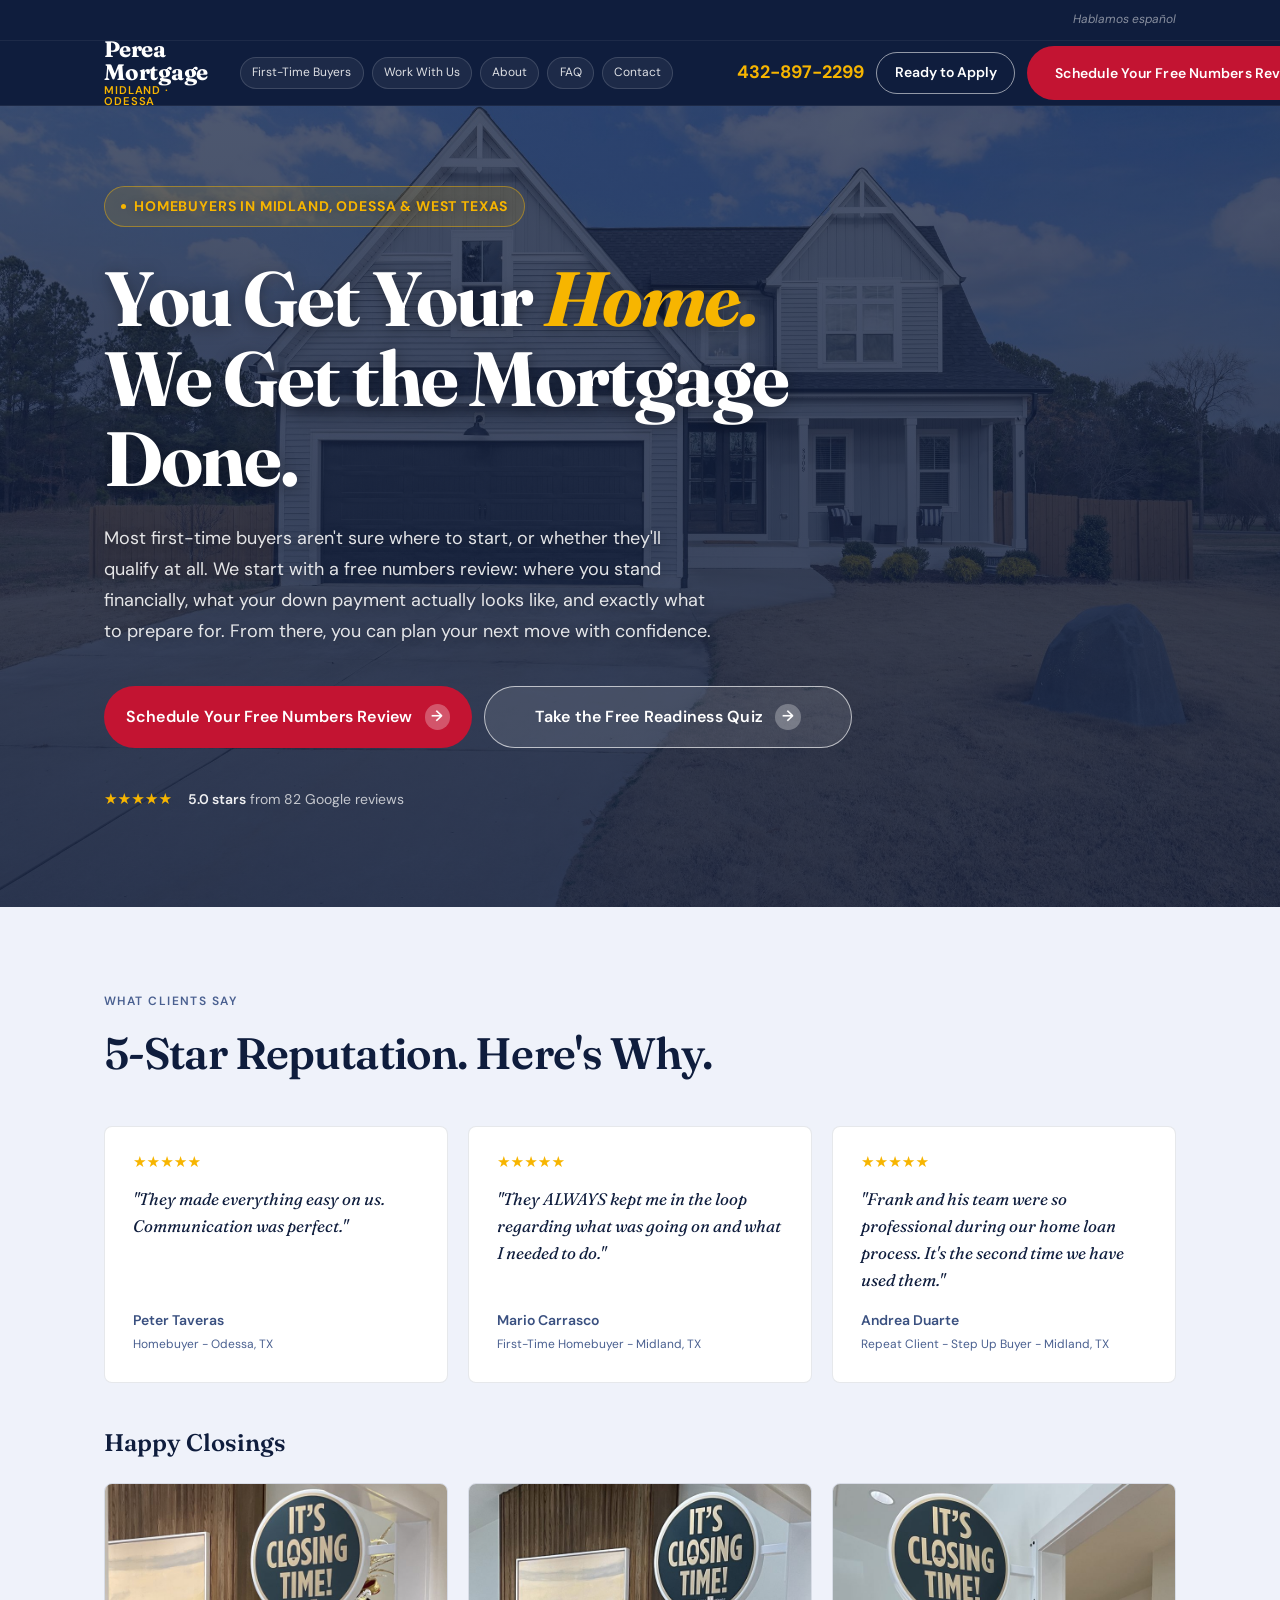
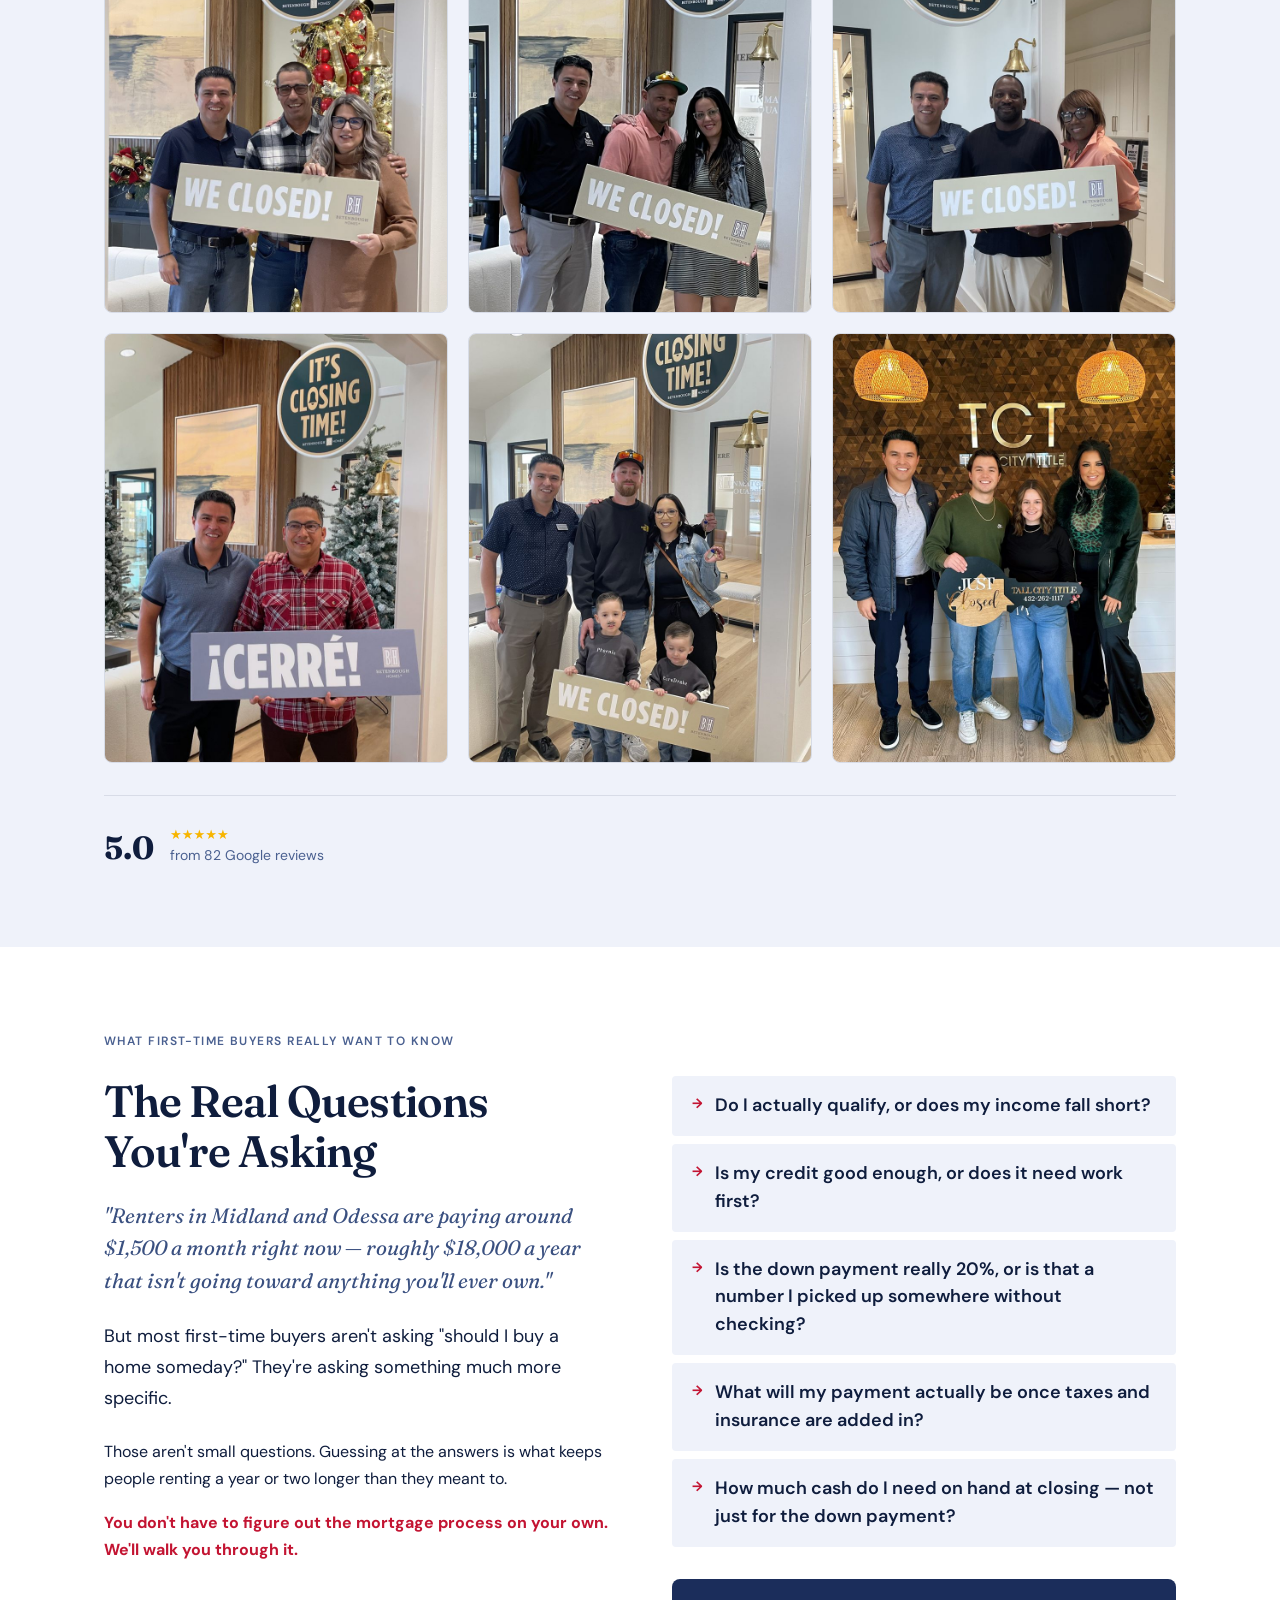
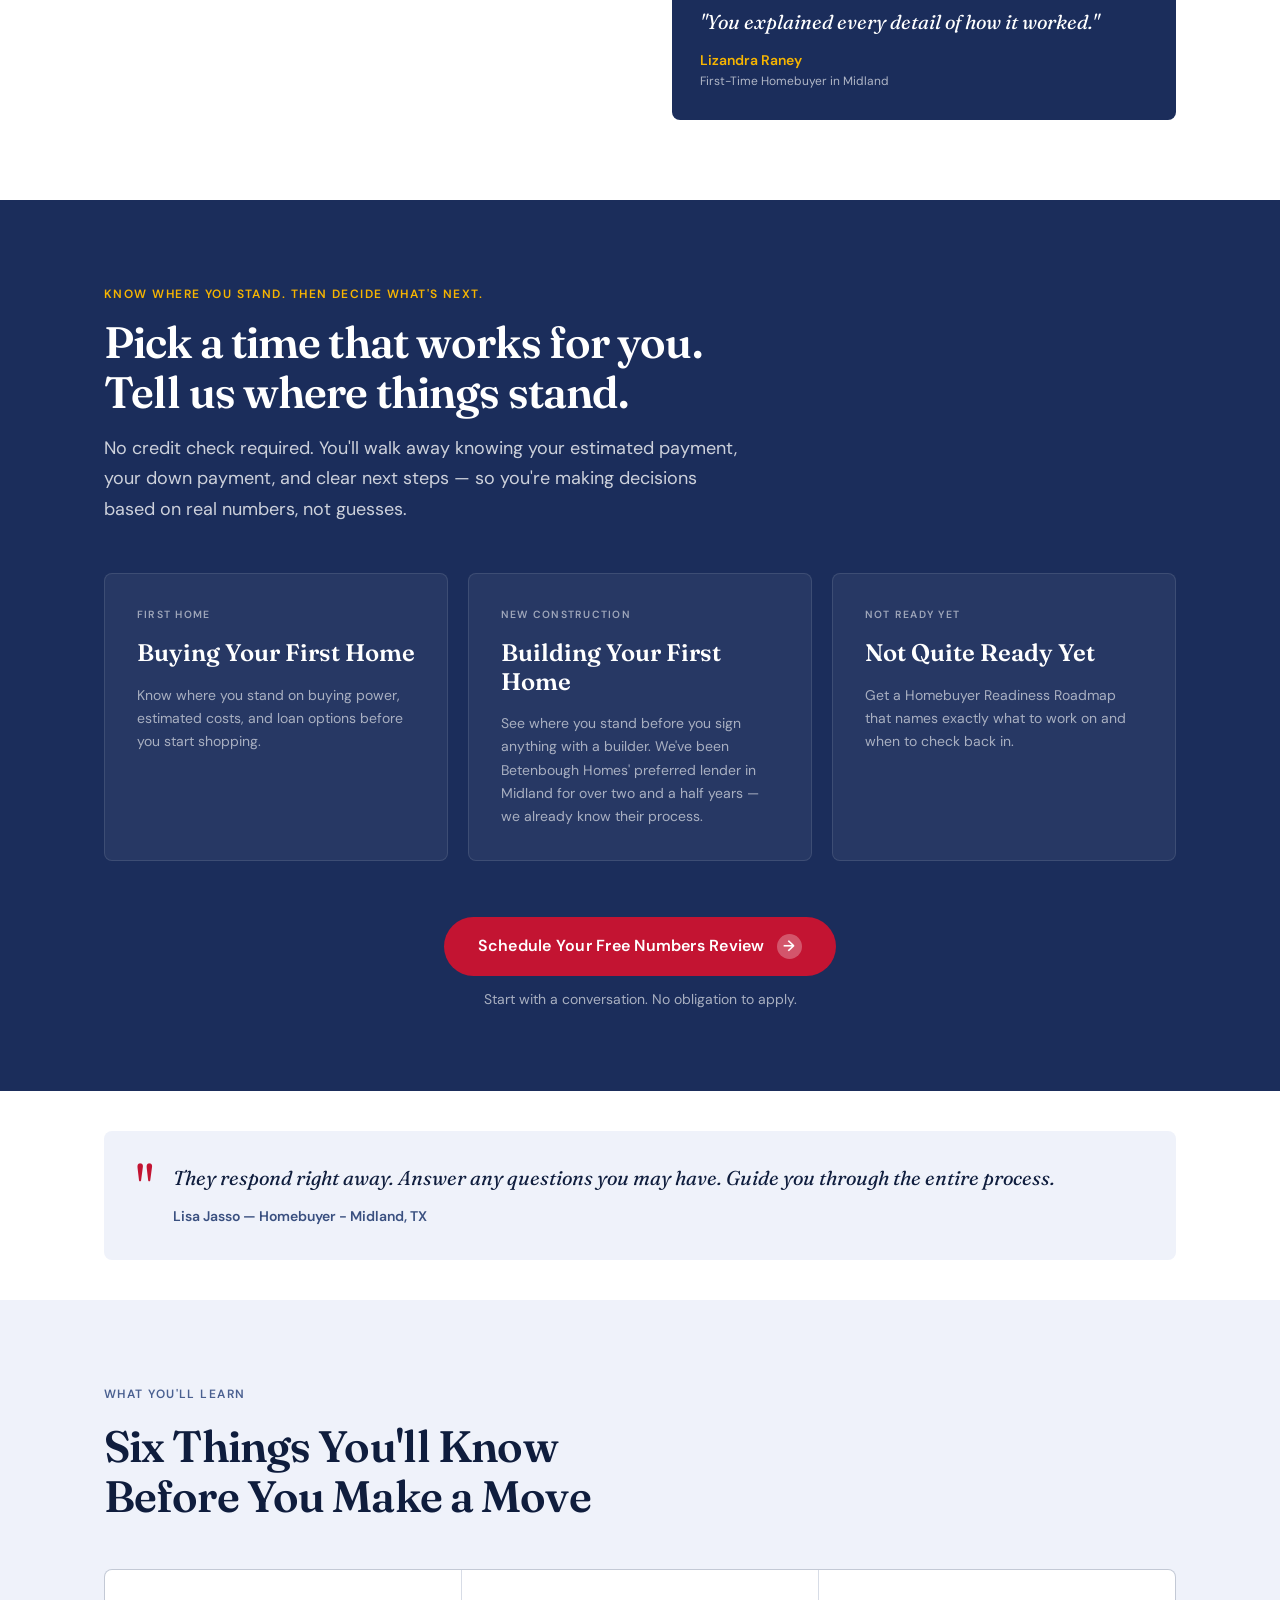
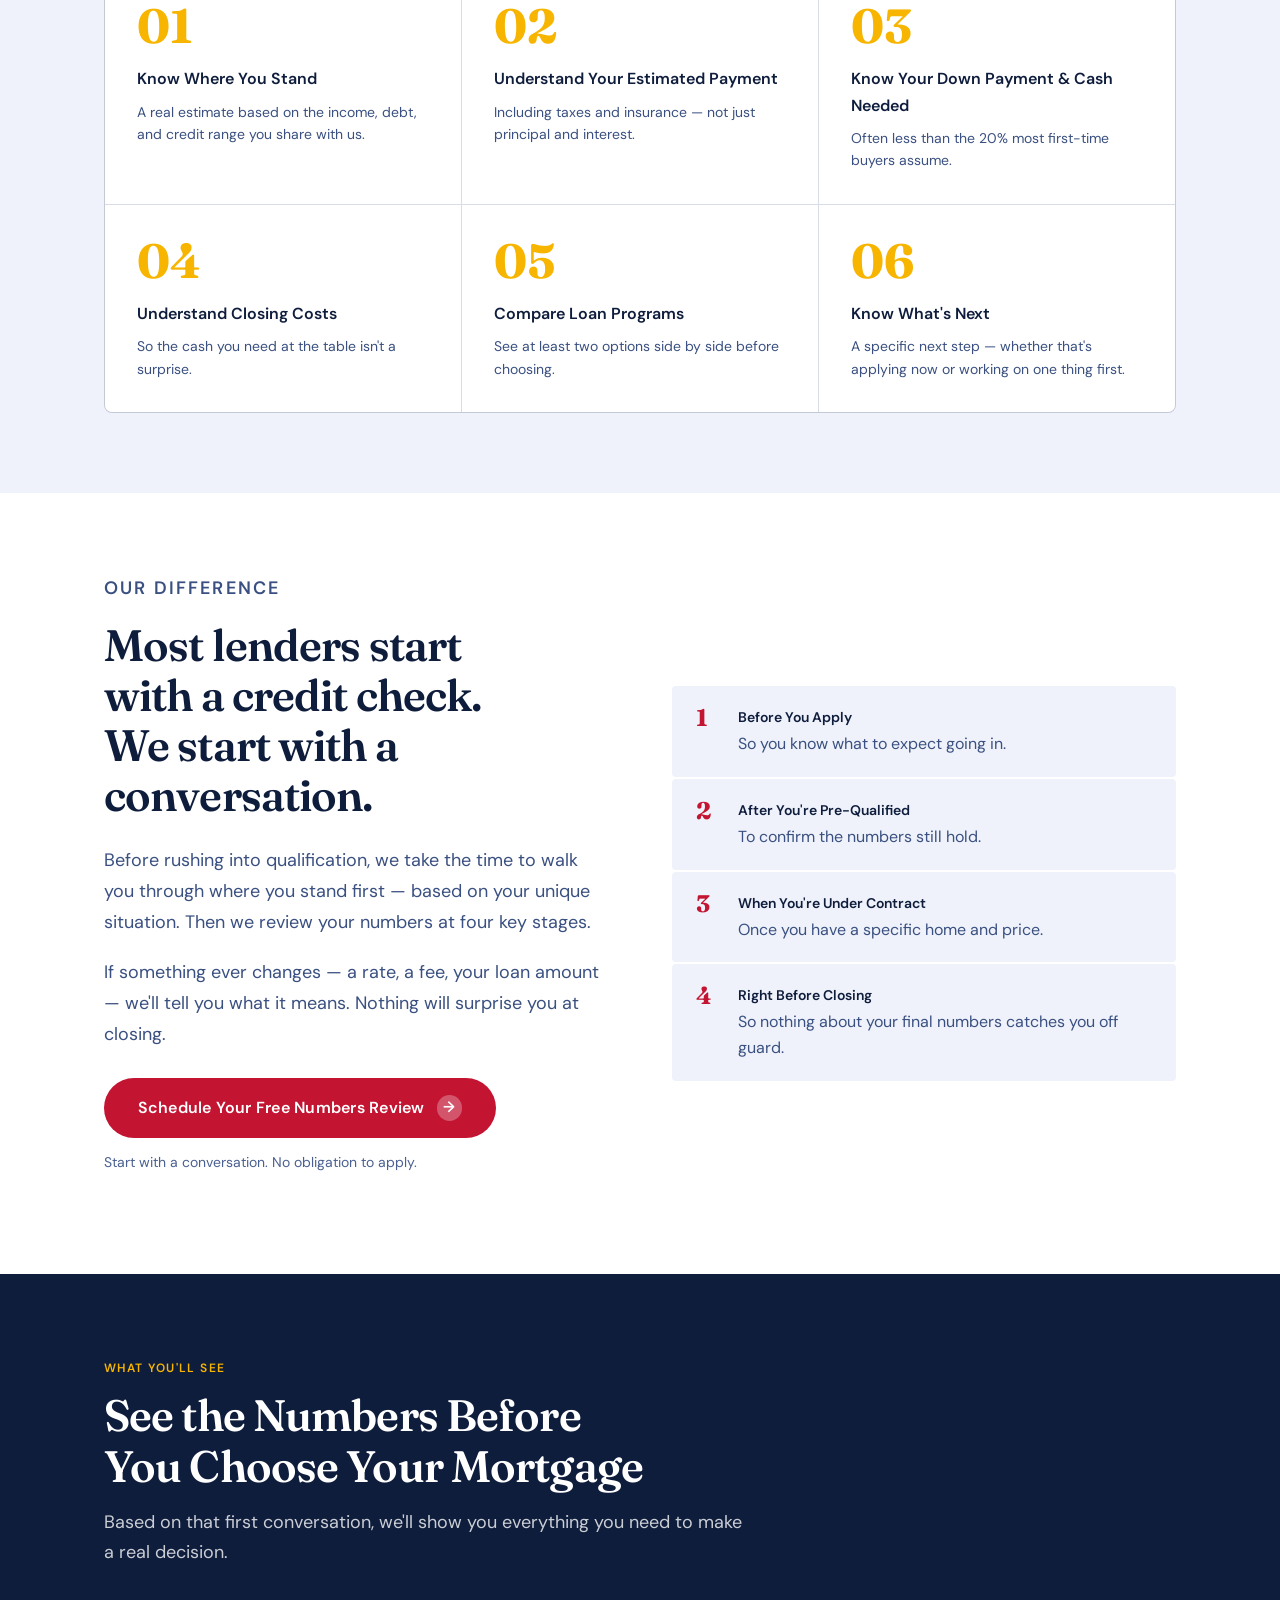
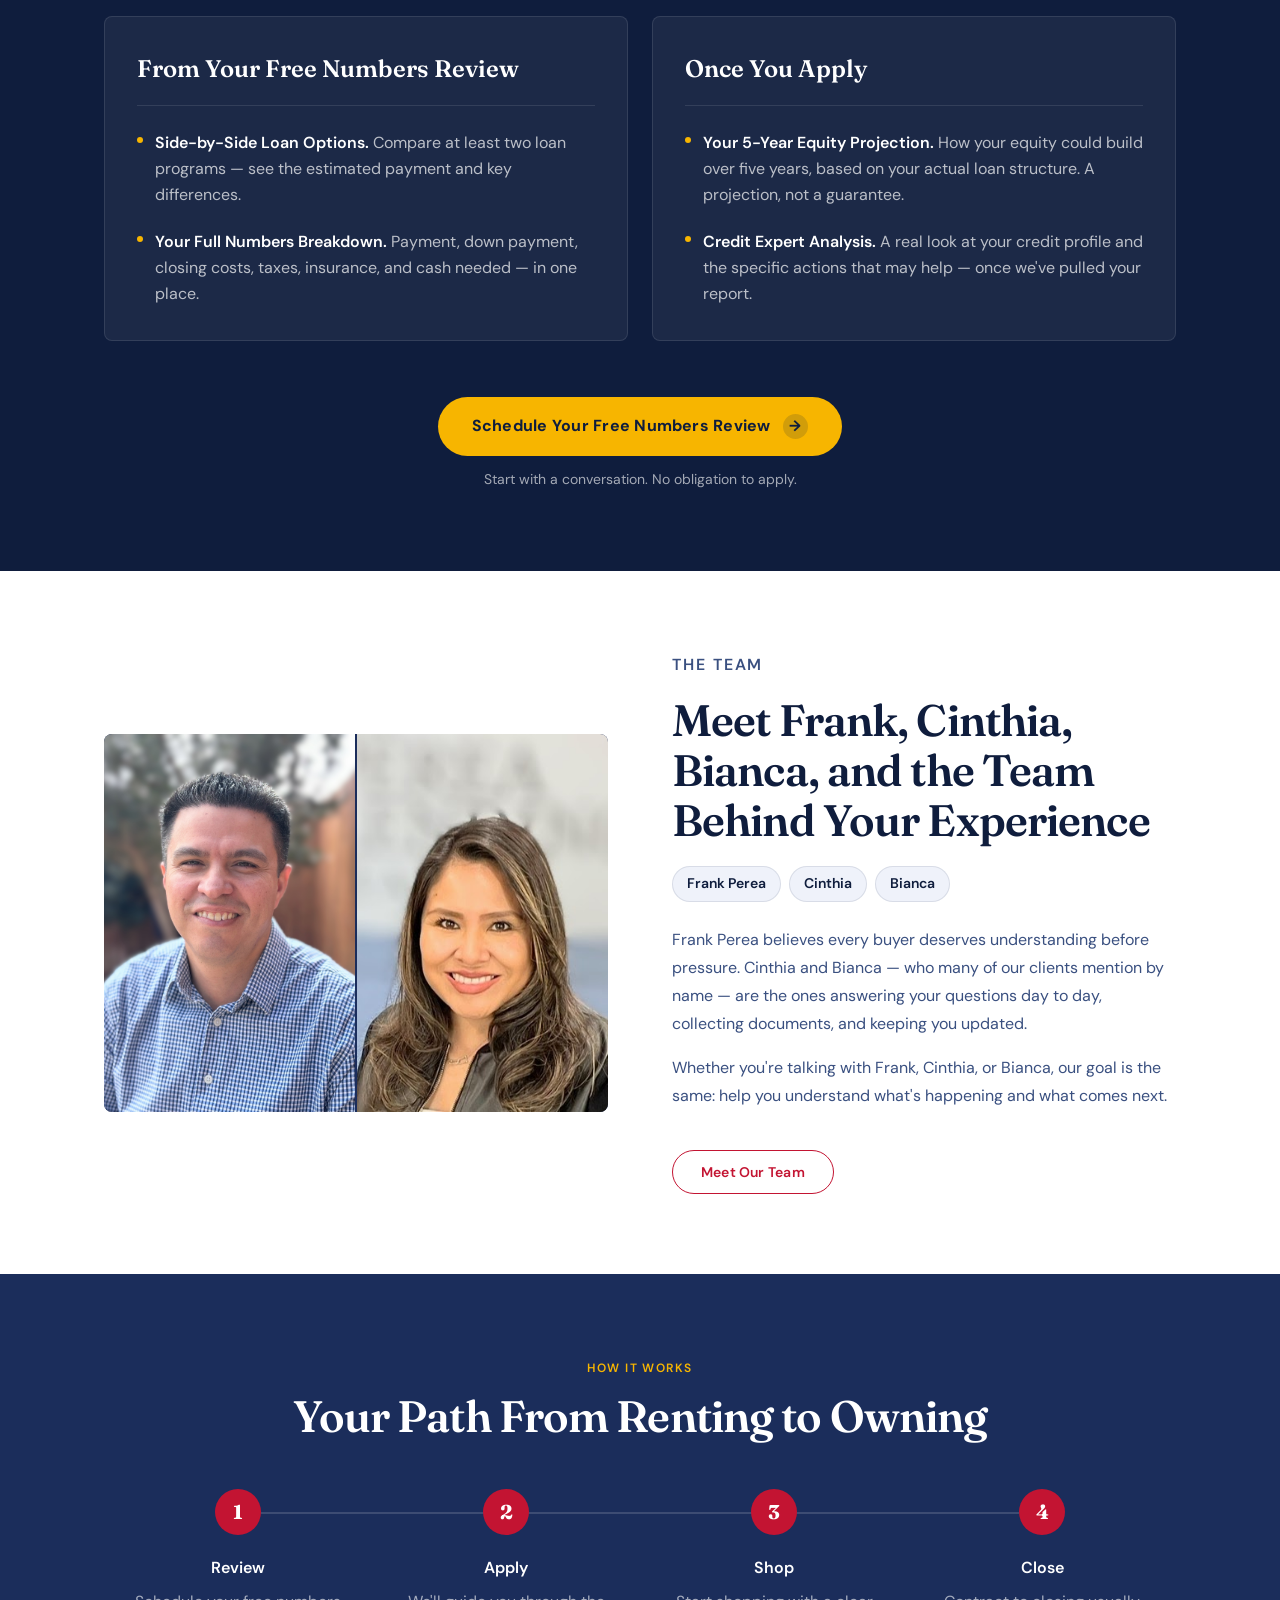
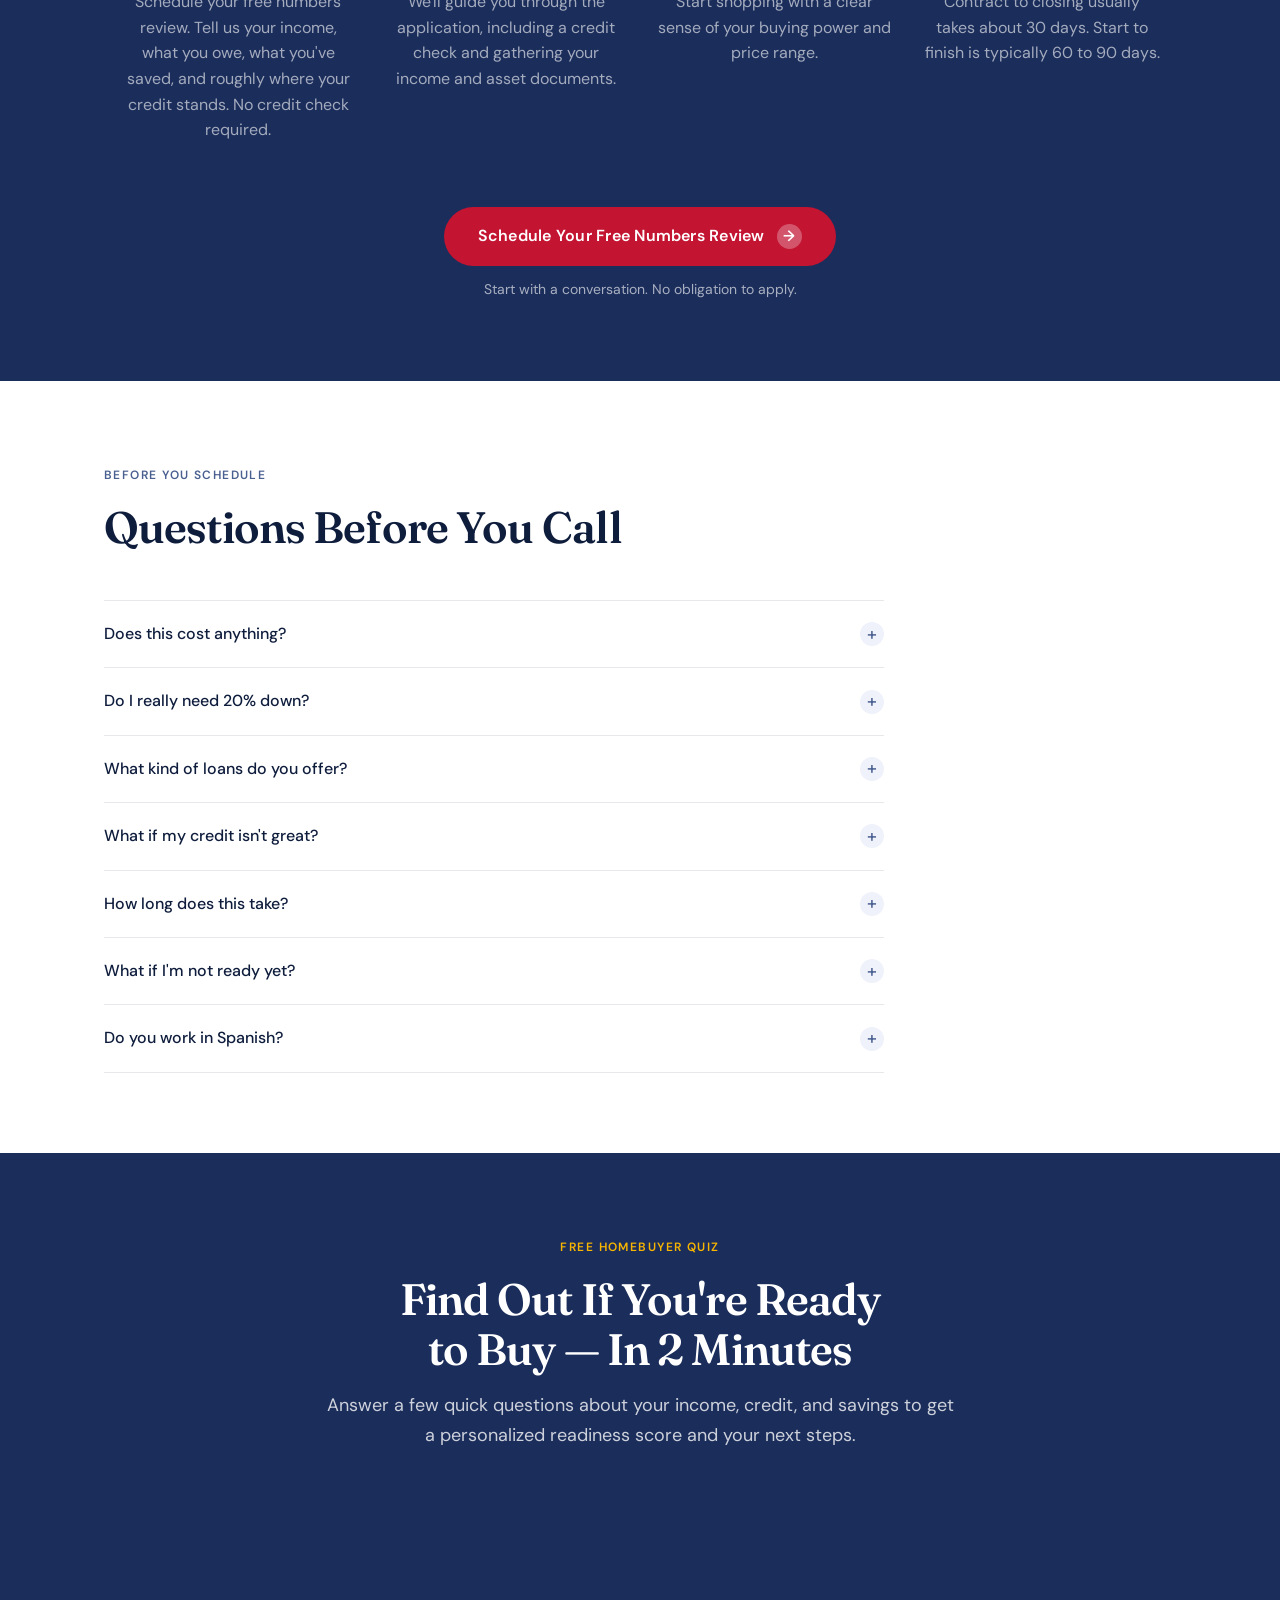
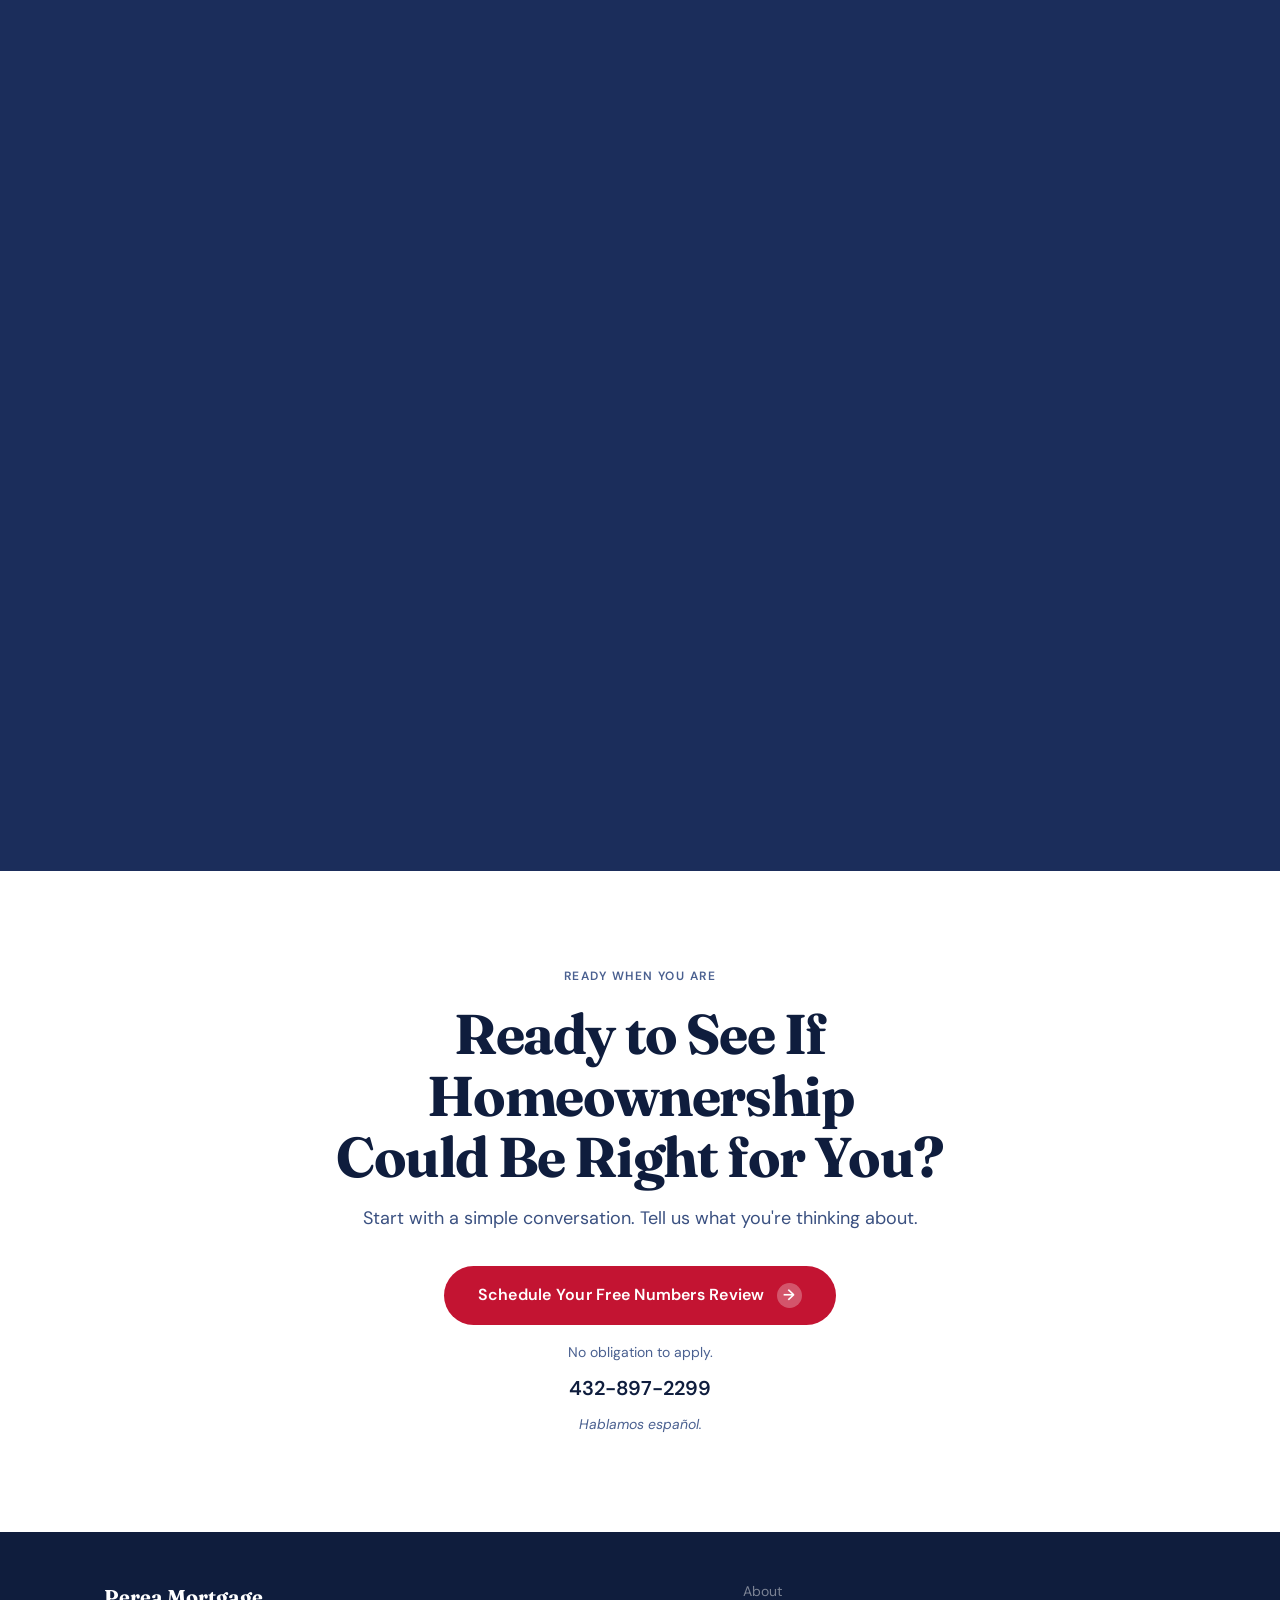
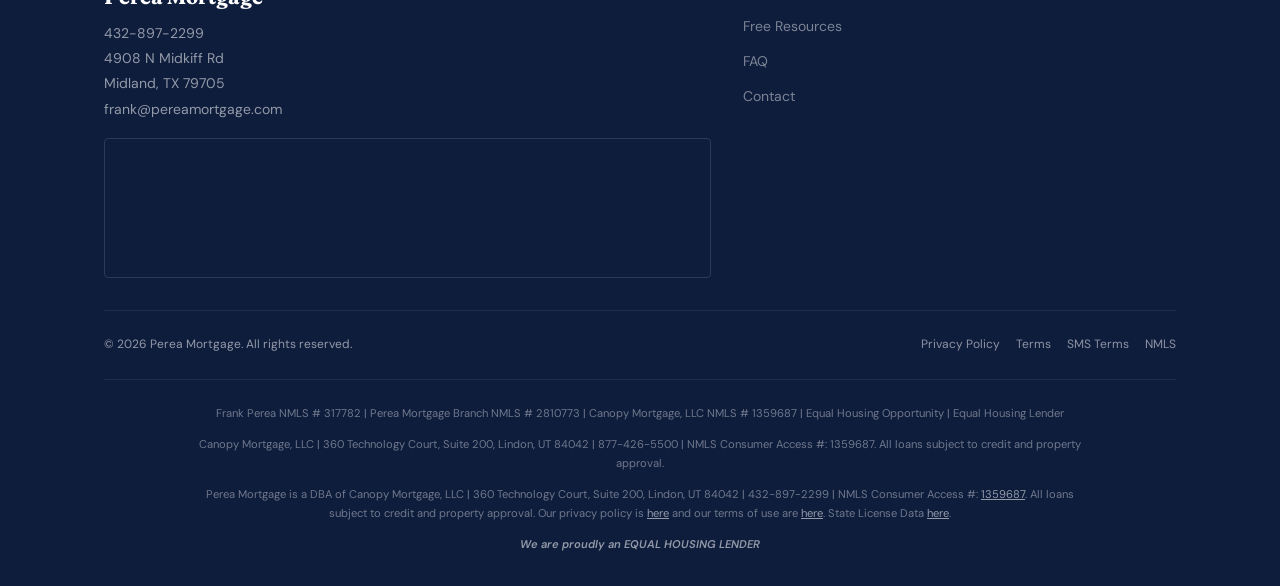
==== commit 09e9784a: "Add Happy Closings photo gallery to testimonials sections Six client closing photos, cropped and res" ====
--- a/index.html
+++ b/index.html
@@ -15,6 +15,15 @@
   <link rel="preconnect" href="https://fonts.gstatic.com" crossorigin>
   <link href="https://fonts.googleapis.com/css2?family=Fraunces:ital,opsz,wght@0,9..144,400;0,9..144,600;0,9..144,700;1,9..144,300;1,9..144,400;1,9..144,600&family=DM+Sans:ital,opsz,wght@0,9..40,300;0,9..40,400;0,9..40,500;0,9..40,600;1,9..40,300;1,9..40,400&display=swap" rel="stylesheet">
   <link rel="stylesheet" href="styles.css">
+  <!-- Google tag (gtag.js) -->
+  <script async src="https://www.googletagmanager.com/gtag/js?id=G-0CP8RHRXT9"></script>
+  <script>
+    window.dataLayer = window.dataLayer || [];
+    function gtag(){dataLayer.push(arguments);}
+    gtag('js', new Date());
+
+    gtag('config', 'G-0CP8RHRXT9');
+  </script>
 </head>
 <body>
 
@@ -119,6 +128,17 @@
           </div>
         </div>
       </div>
+      <div class="closings">
+        <h3 class="closings__head">Happy Closings</h3>
+        <div class="closings-grid">
+          <img src="images/closing-1.jpg" alt="Perea Mortgage clients celebrating their home closing with a We Closed sign" width="800" height="1000" loading="lazy">
+          <img src="images/closing-2.jpg" alt="Perea Mortgage clients celebrating their home closing with a We Closed sign" width="800" height="1000" loading="lazy">
+          <img src="images/closing-3.jpg" alt="Perea Mortgage clients celebrating their home closing with a We Closed sign" width="800" height="1000" loading="lazy">
+          <img src="images/closing-4.jpg" alt="Perea Mortgage client celebrating his home closing with a Cerré sign" width="800" height="1000" loading="lazy">
+          <img src="images/closing-5.jpg" alt="A family celebrating their home closing, holding their new keys and a We Closed sign" width="800" height="1000" loading="lazy">
+          <img src="images/closing-6.jpg" alt="Perea Mortgage clients celebrating at the title company with a Just Closed sign" width="800" height="1000" loading="lazy">
+        </div>
+      </div>
       <div class="reviews-footer">
         <div class="reviews-score">5.0</div>
         <div>
--- a/styles.css
+++ b/styles.css
@@ -443,6 +443,28 @@
 }
 .review-card__name { font-size: var(--fs-sm); font-weight: 600; color: var(--text-mid); }
 .review-card__role { font-size: var(--fs-xs); color: var(--text-soft); margin-top: 2px; }
+
+.closings { margin-top: var(--sp-10); }
+.closings__head {
+  font-family: 'Fraunces', Georgia, serif;
+  font-size: var(--fs-xl);
+  font-weight: 600;
+  color: var(--text);
+  margin-bottom: var(--sp-5);
+}
+.closings-grid {
+  display: grid;
+  grid-template-columns: repeat(3,1fr);
+  gap: var(--sp-5);
+}
+.closings-grid img {
+  width: 100%;
+  height: auto;
+  aspect-ratio: 4 / 5;
+  object-fit: cover;
+  border-radius: var(--radius-lg);
+  border: 1px solid var(--border);
+}
 
 .reviews-footer {
   display: flex;
@@ -1122,6 +1144,7 @@
   .nav__apply { display: none; }
   .contact-form__row { grid-template-columns: 1fr; }
   .reviews-grid   { grid-template-columns: 1fr; }
+  .closings-grid  { grid-template-columns: 1fr 1fr; gap: var(--sp-3); }
   .problem-grid   { grid-template-columns: 1fr; gap: var(--sp-10); }
   .offer-cards    { grid-template-columns: 1fr; }
   .benefits-grid  { grid-template-columns: 1fr 1fr; }
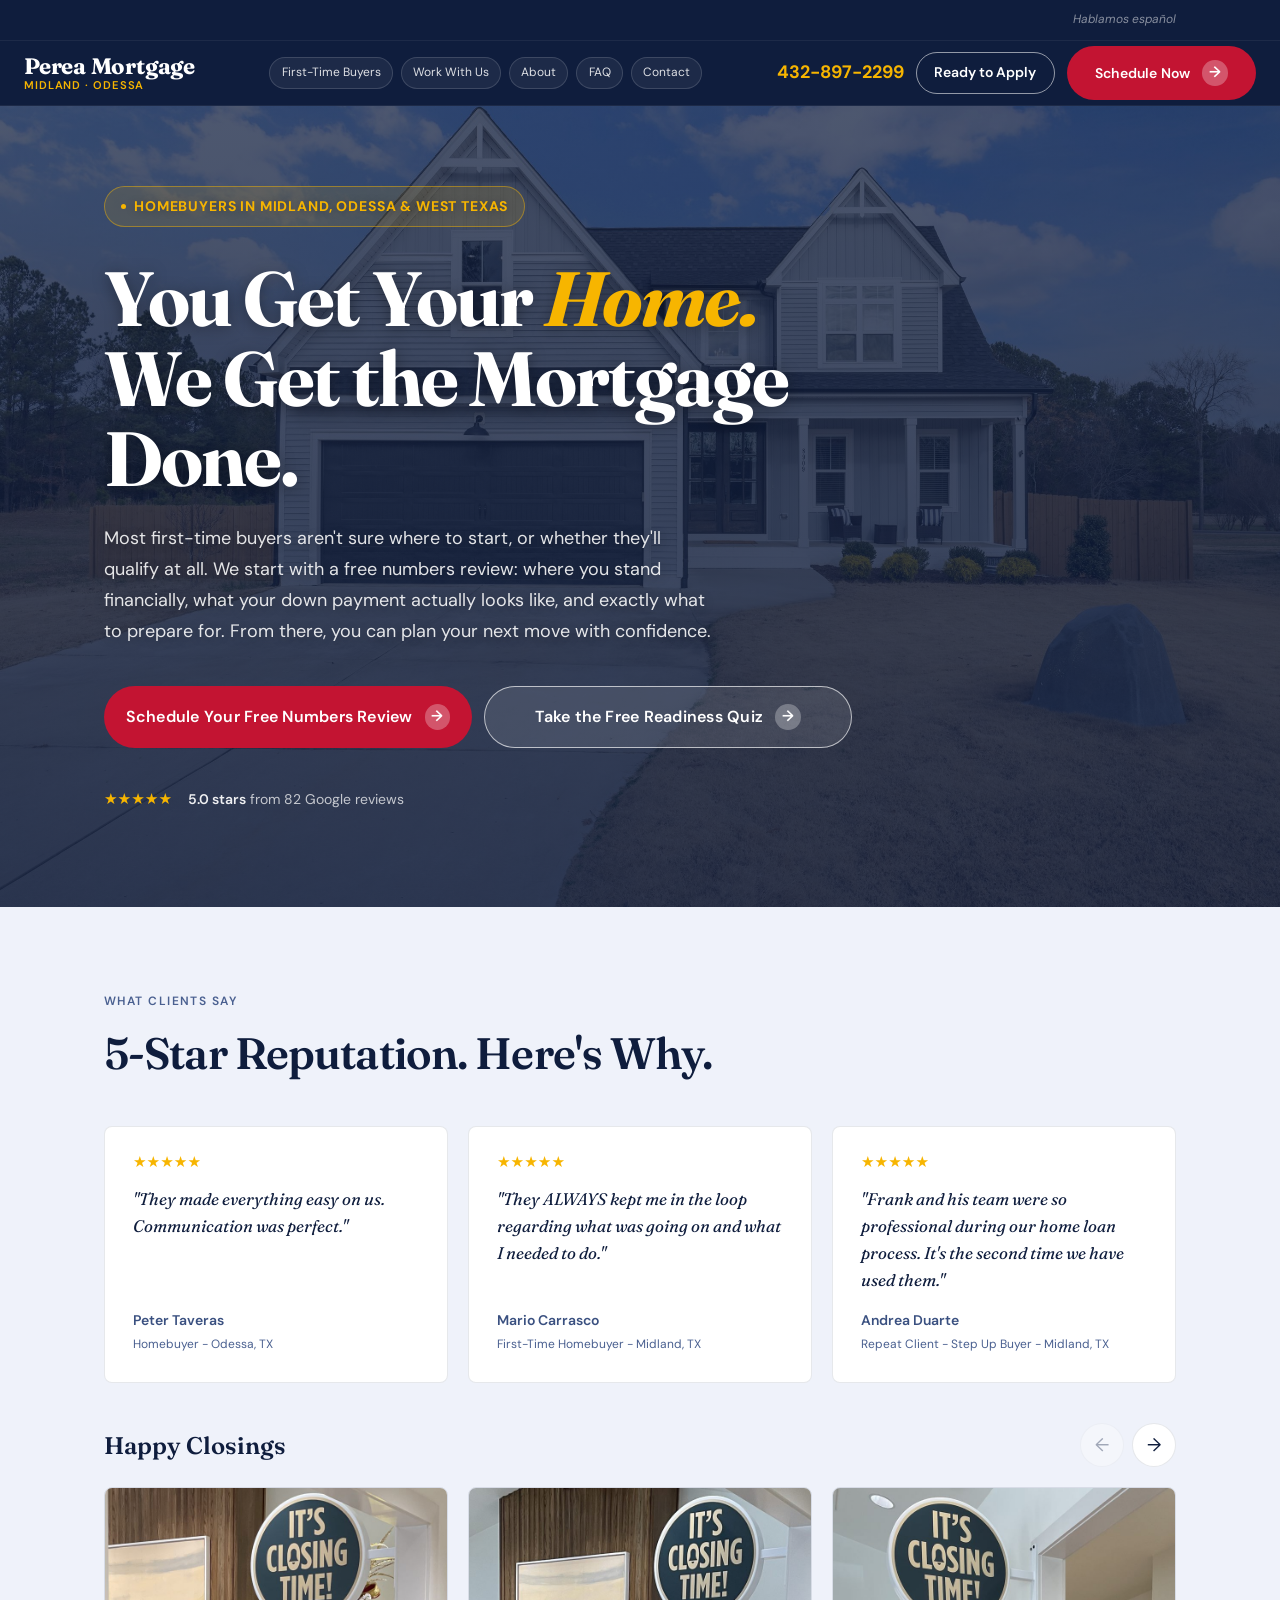
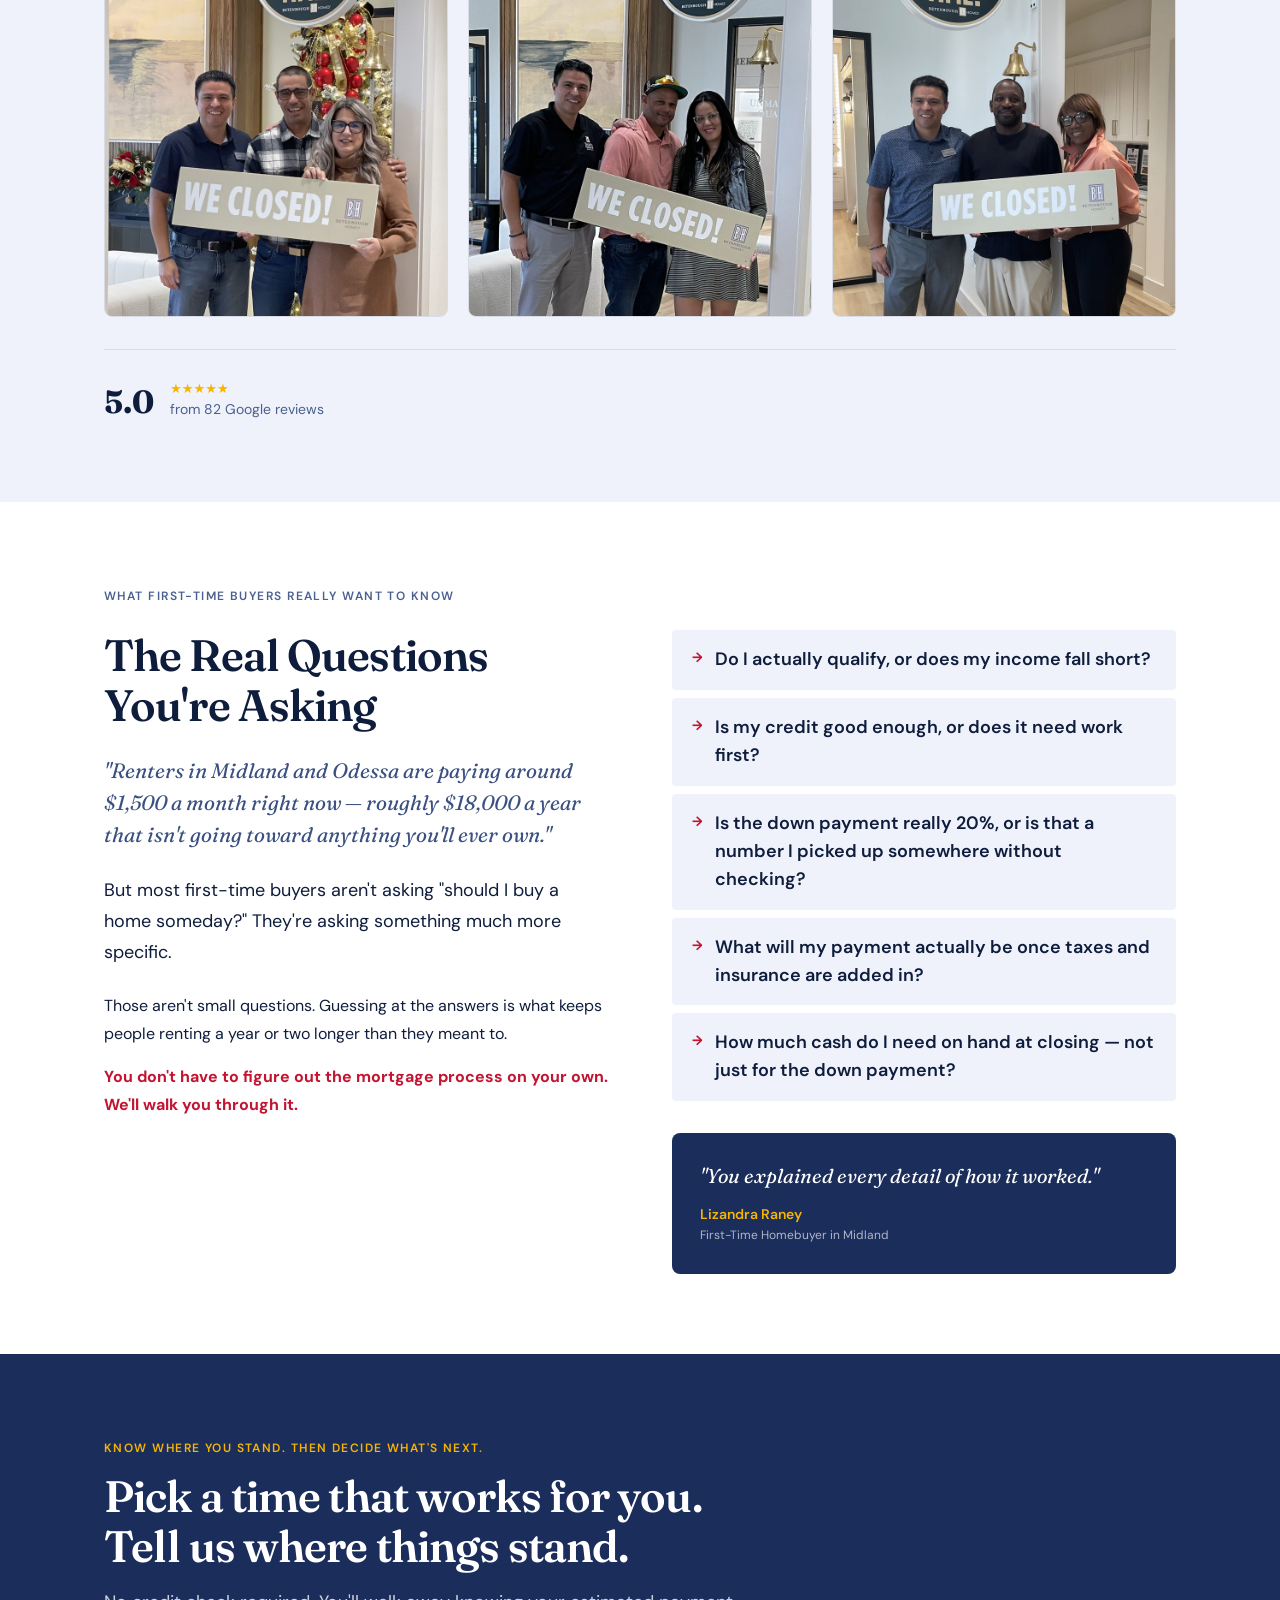
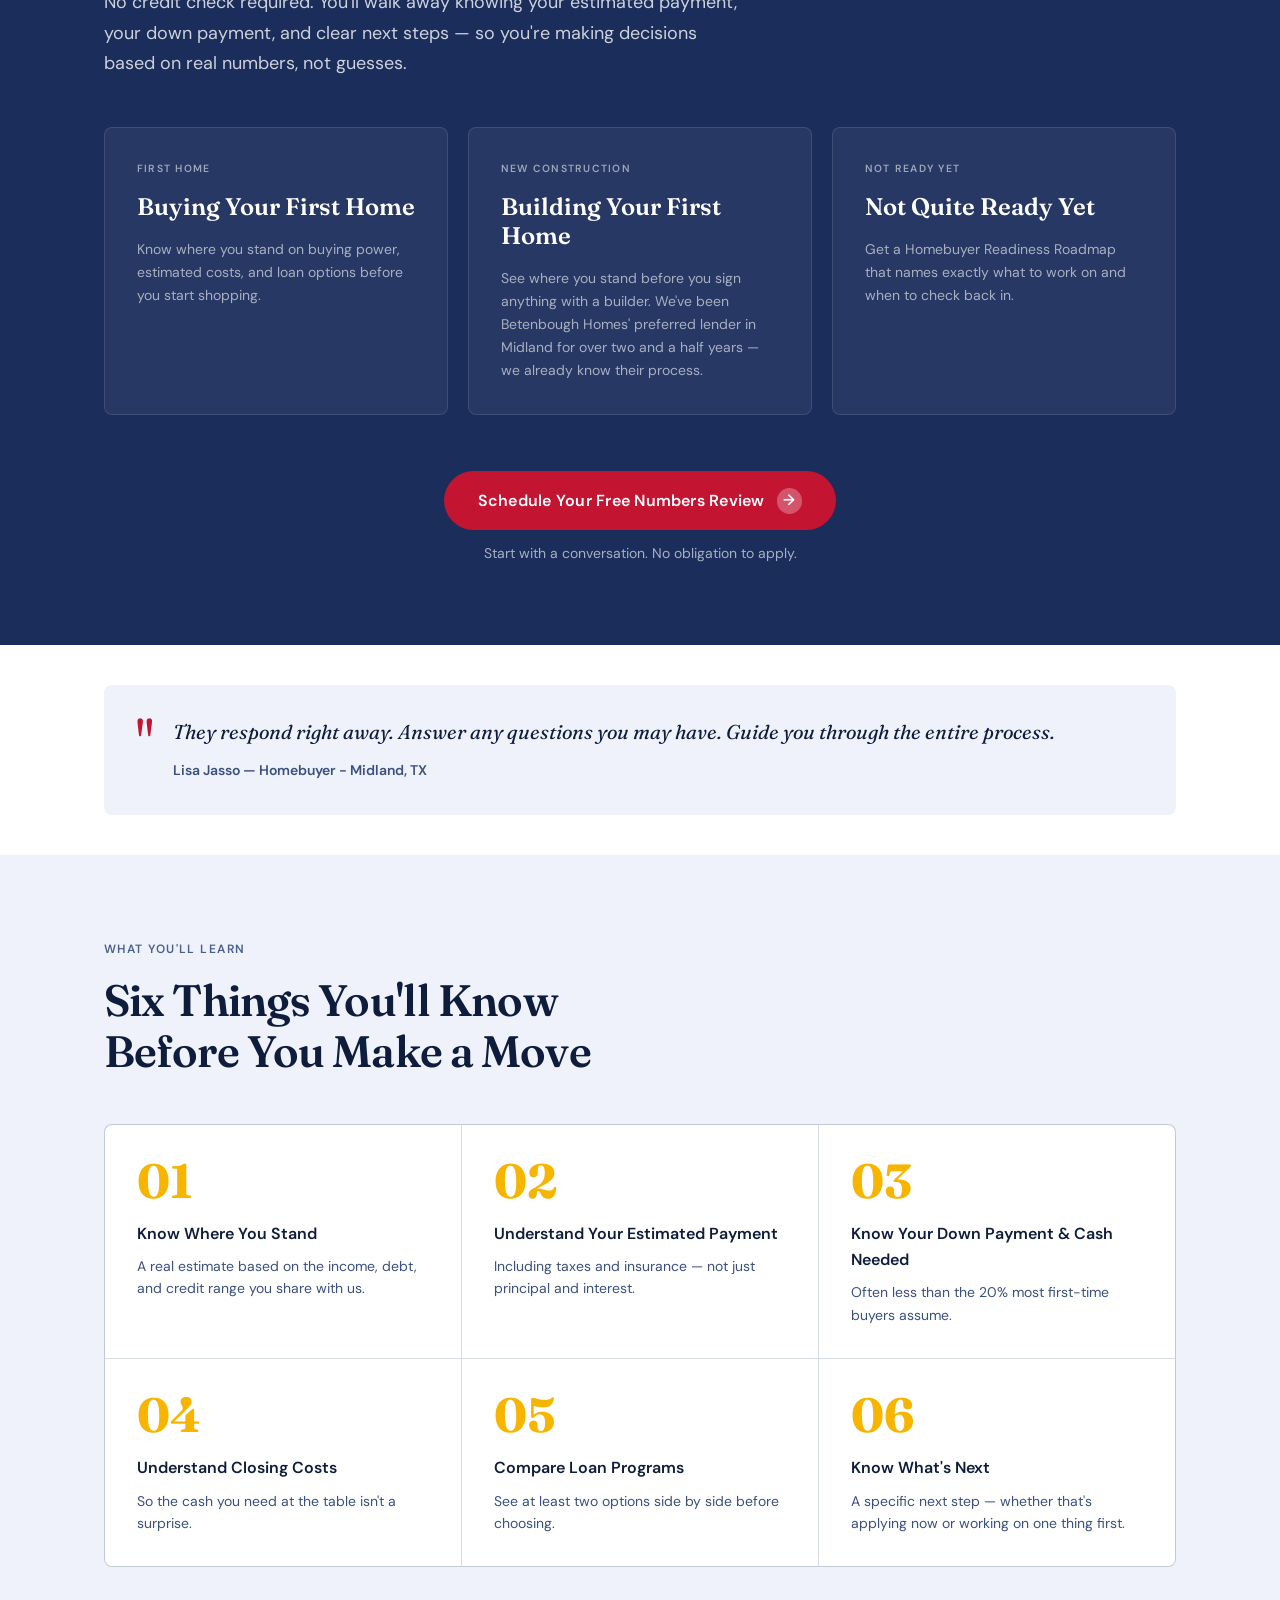
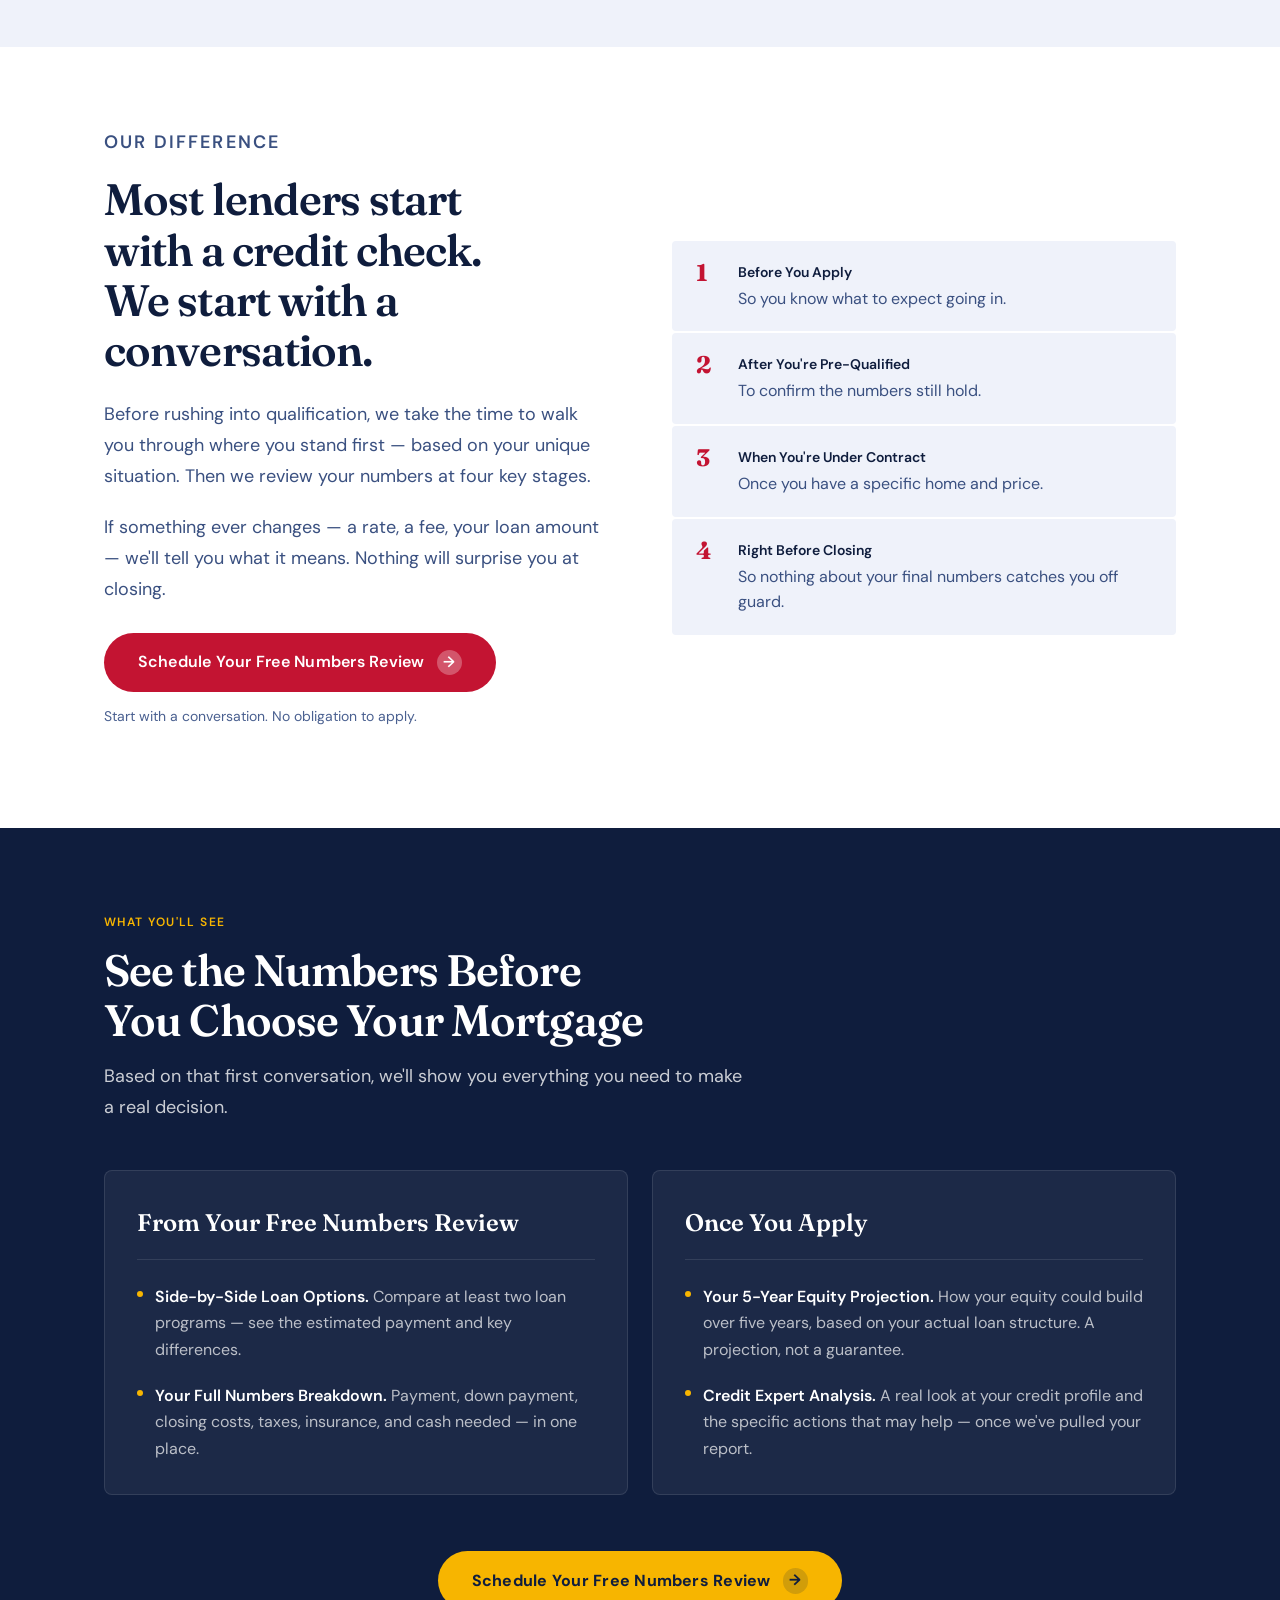
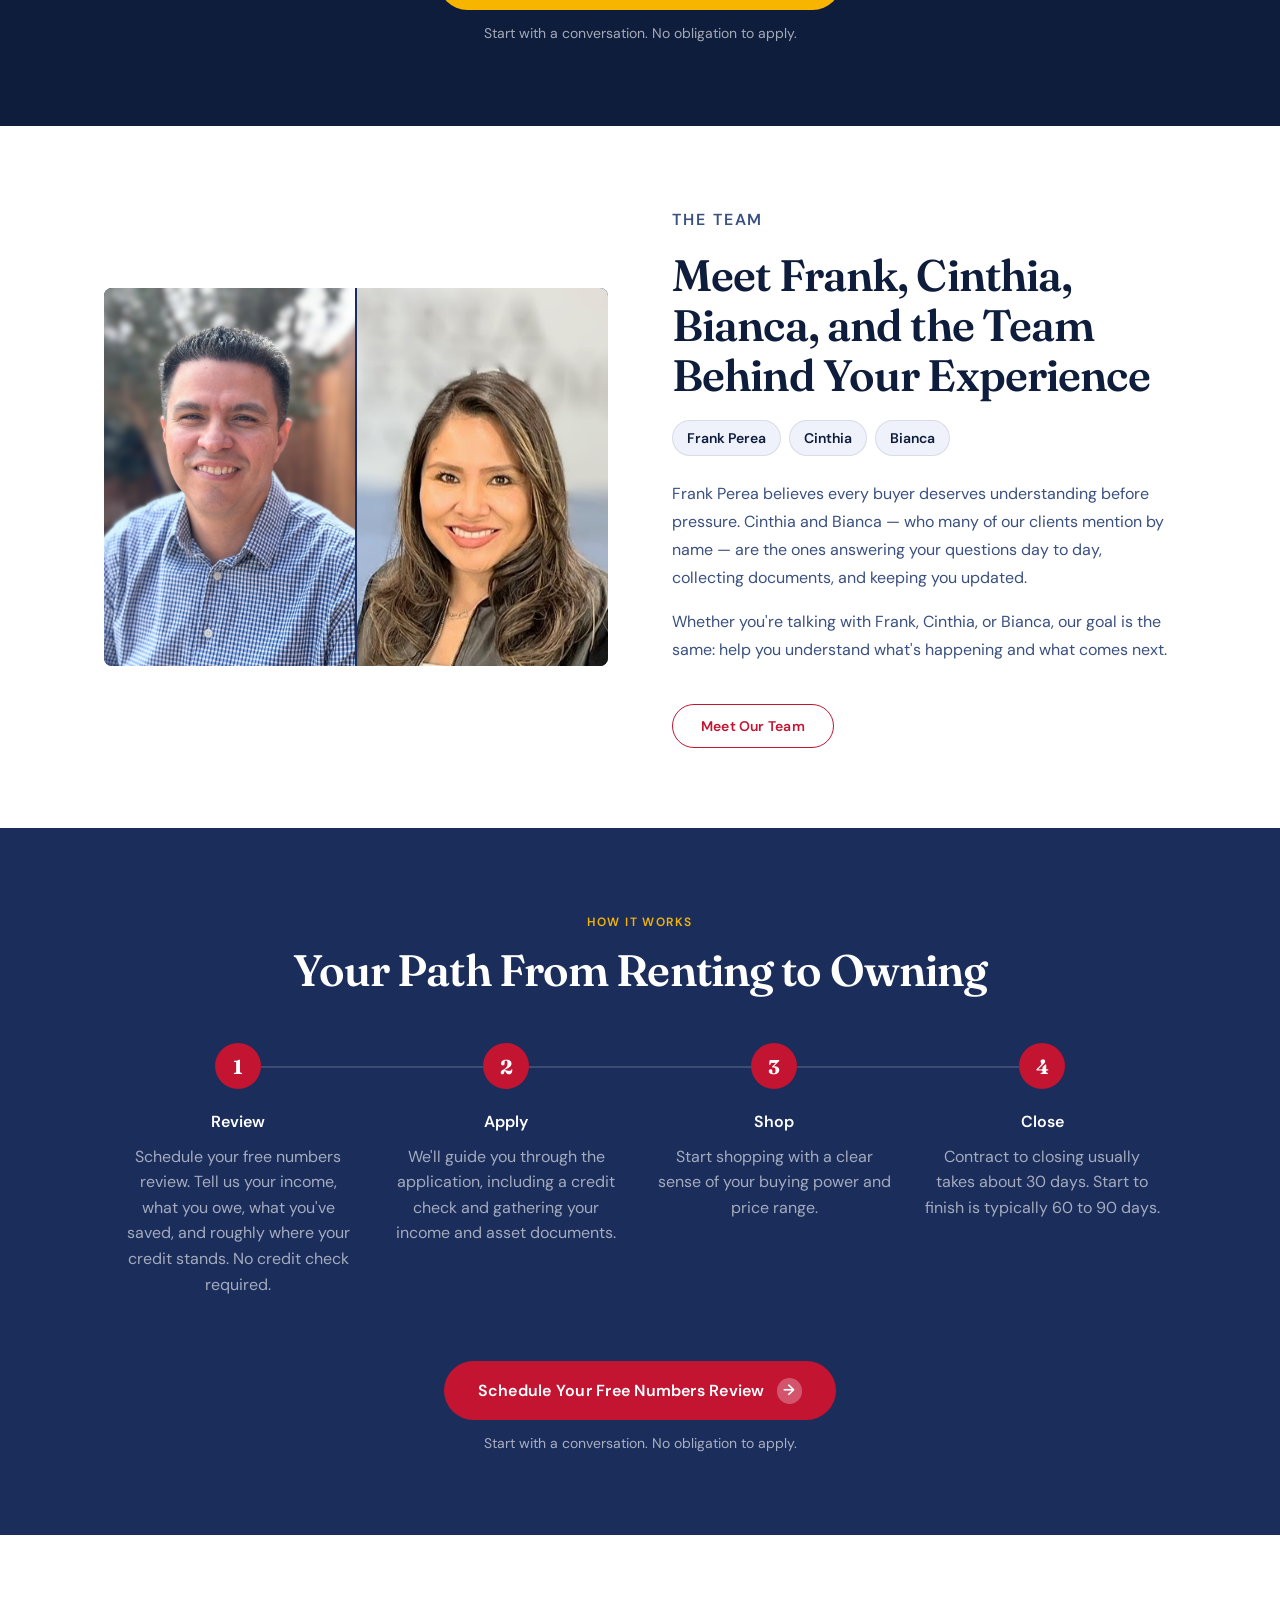
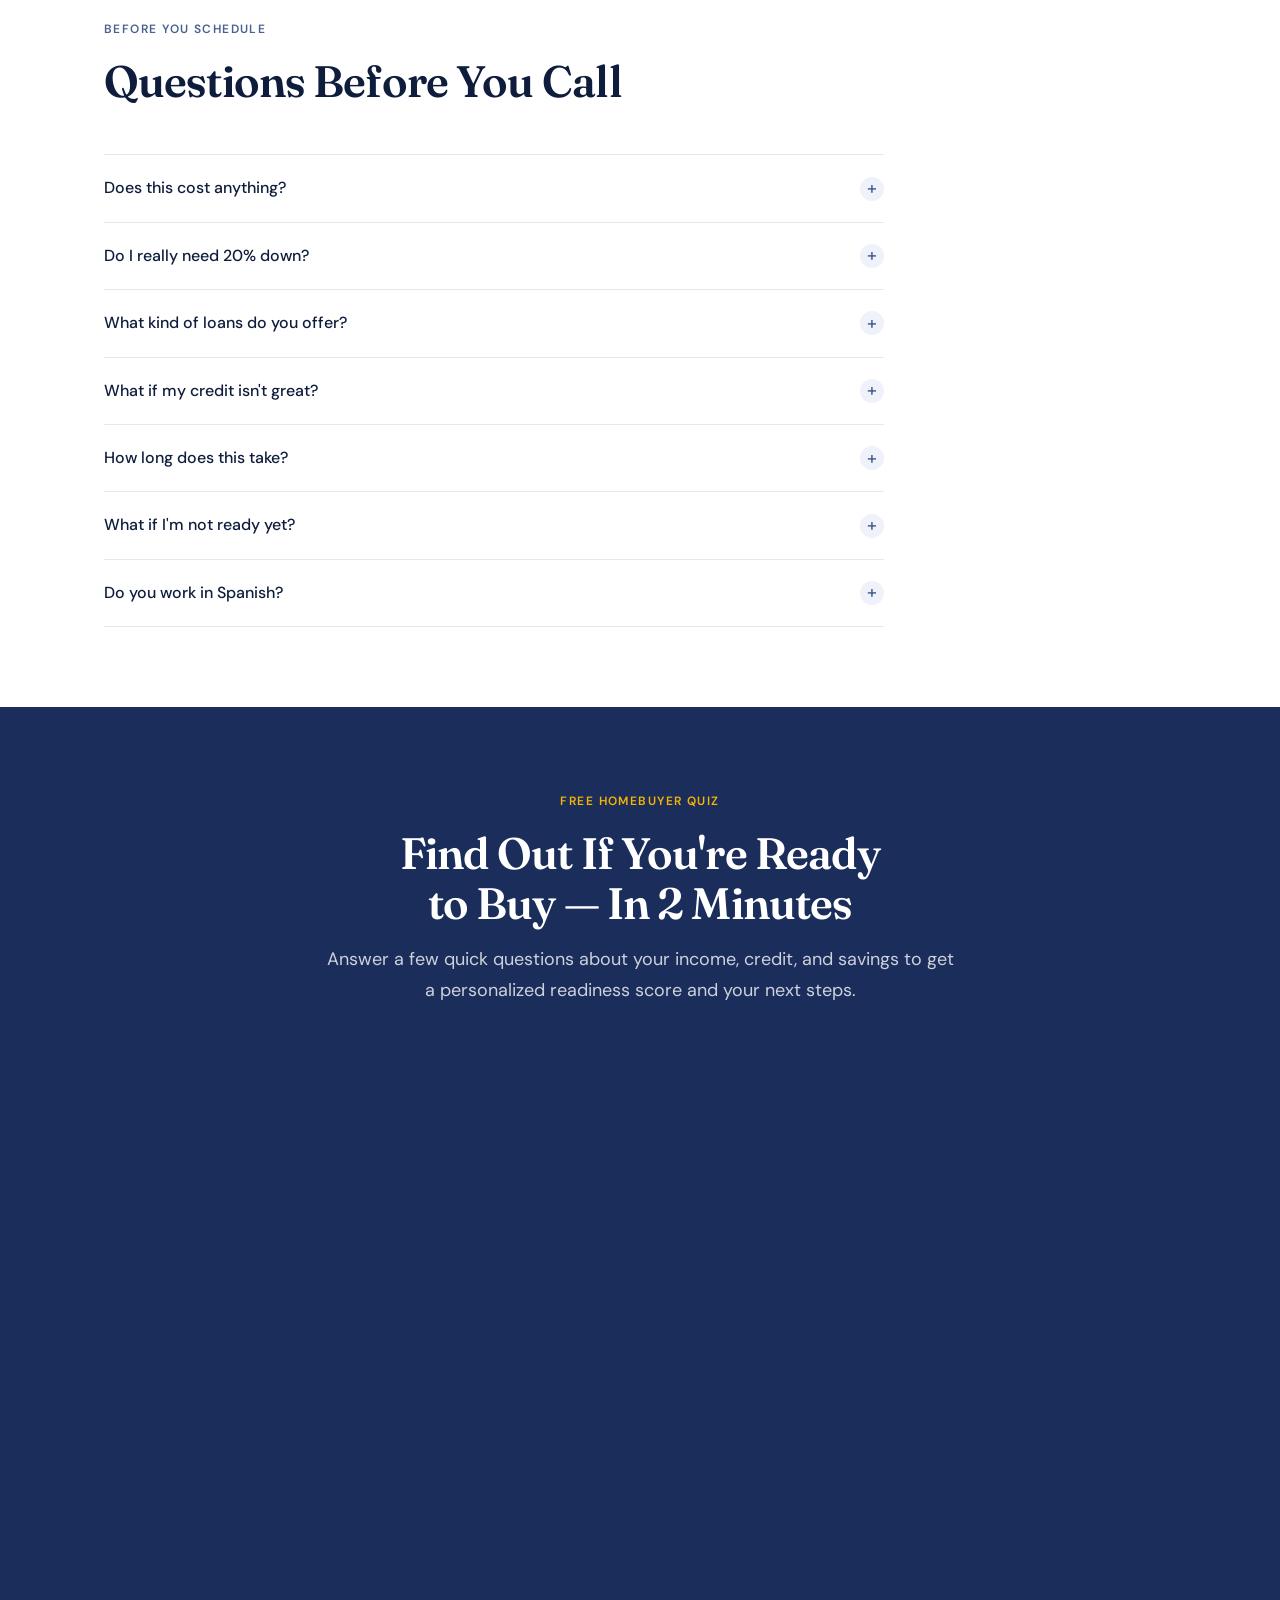
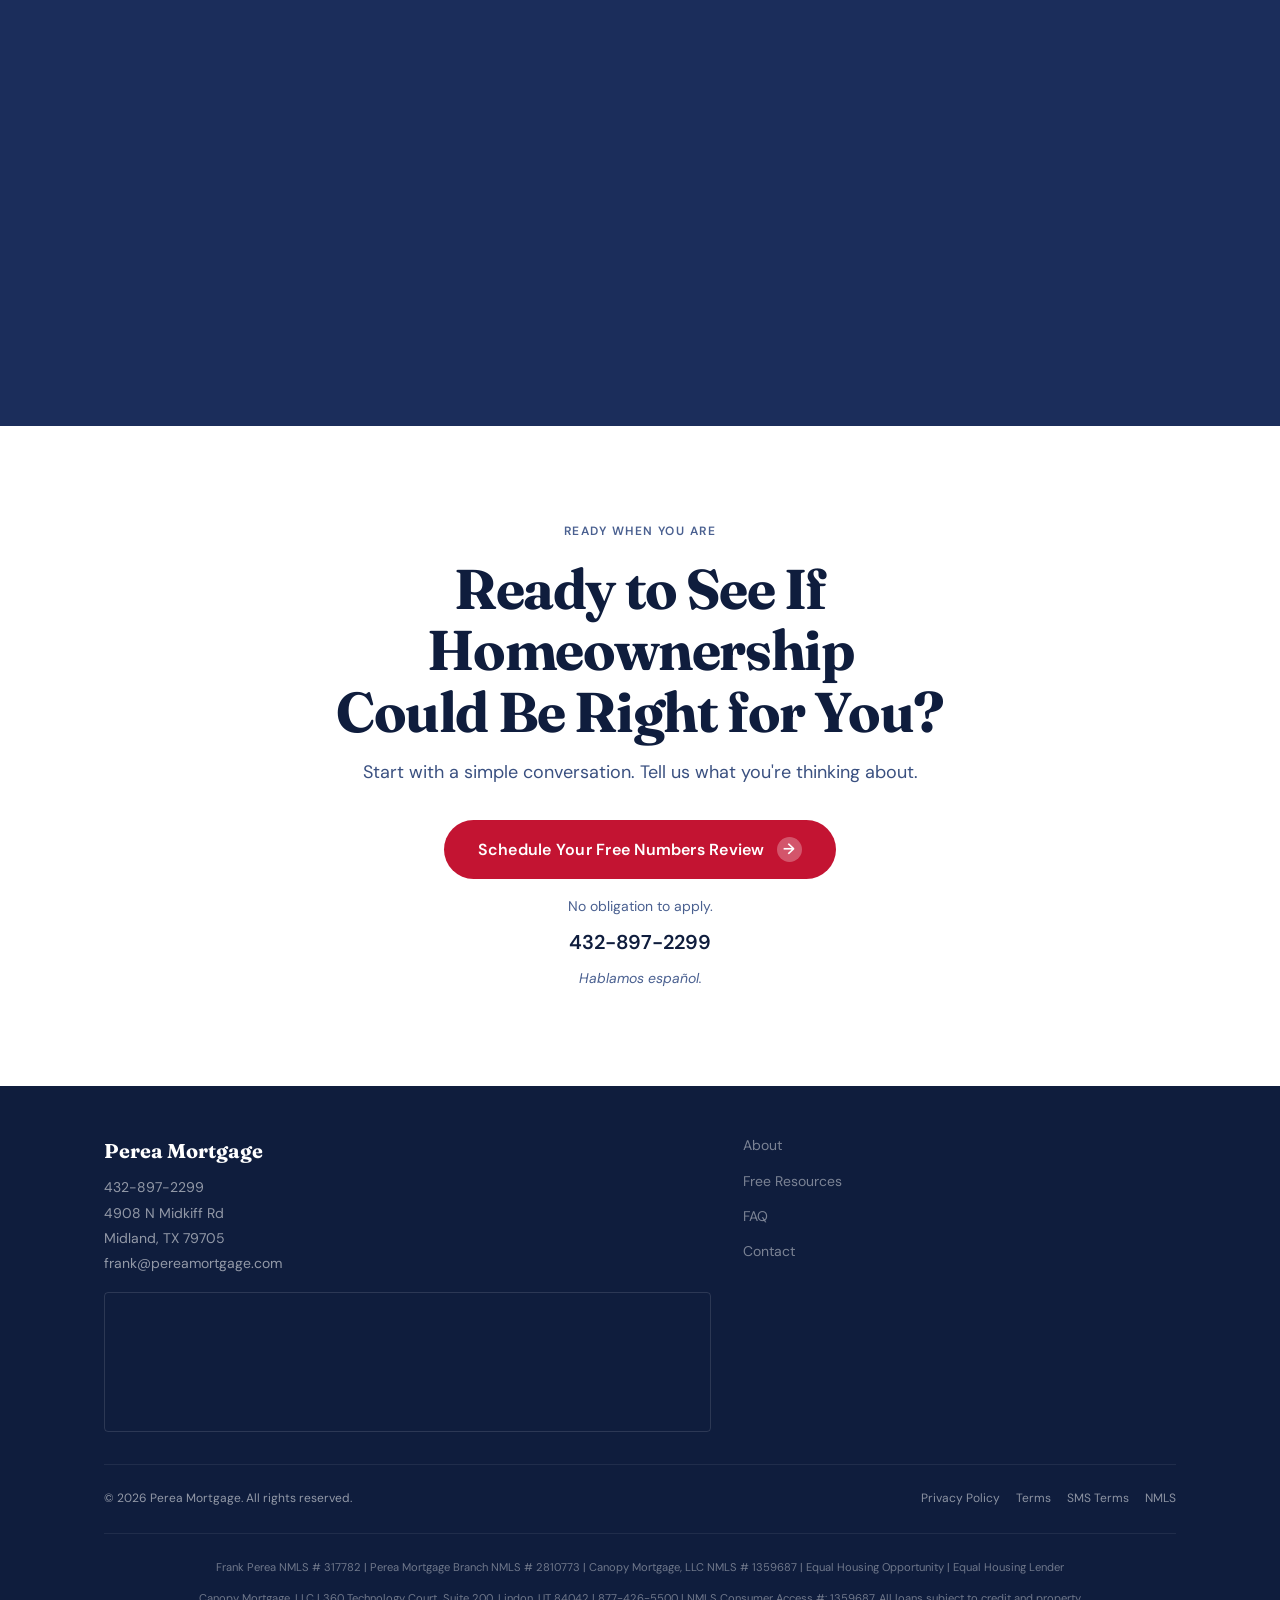
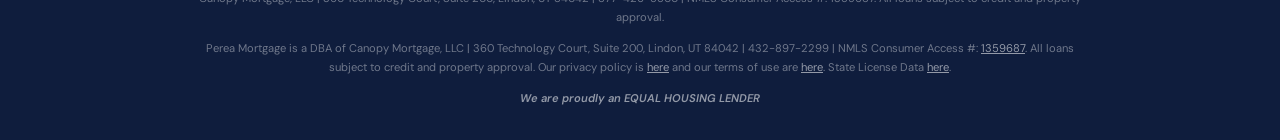
==== commit 5b2b394d: "Turn Happy Closings gallery into a sliding row Show three photos at a time (two on phones) with arro" ====
--- a/index.html
+++ b/index.html
@@ -129,7 +129,13 @@
         </div>
       </div>
       <div class="closings">
-        <h3 class="closings__head">Happy Closings</h3>
+        <div class="closings__top">
+          <h3 class="closings__head">Happy Closings</h3>
+          <div class="closings__nav">
+            <button type="button" class="closings__btn" data-dir="-1" aria-label="Previous photos">←</button>
+            <button type="button" class="closings__btn" data-dir="1" aria-label="More photos">→</button>
+          </div>
+        </div>
         <div class="closings-grid">
           <img src="images/closing-1.jpg" alt="Perea Mortgage clients celebrating their home closing with a We Closed sign" width="800" height="1000" loading="lazy">
           <img src="images/closing-2.jpg" alt="Perea Mortgage clients celebrating their home closing with a We Closed sign" width="800" height="1000" loading="lazy">
--- a/styles.css
+++ b/styles.css
@@ -213,7 +213,9 @@
   gap: var(--sp-8);
   height: 64px;
 }
+.nav .rail { max-width: 1440px; }
 .nav__left { display: flex; align-items: center; gap: var(--sp-4); }
+.nav__name, .nav__tag { white-space: nowrap; }
 .nav__brand { display: flex; flex-direction: column; line-height: 1; gap: 2px; }
 .nav__name  { font-family: 'Fraunces', Georgia, serif; font-size: 1.4rem; font-weight: 700; color: #fff; letter-spacing: -.01em; }
 .nav__tag   { font-size: 0.7rem; font-weight: 600; color: var(--c-gold); letter-spacing: .08em; text-transform: uppercase; }
@@ -445,25 +447,57 @@
 .review-card__role { font-size: var(--fs-xs); color: var(--text-soft); margin-top: 2px; }
 
 .closings { margin-top: var(--sp-10); }
+.closings__top {
+  display: flex;
+  align-items: center;
+  justify-content: space-between;
+  gap: var(--sp-4);
+  margin-bottom: var(--sp-5);
+}
 .closings__head {
   font-family: 'Fraunces', Georgia, serif;
   font-size: var(--fs-xl);
   font-weight: 600;
   color: var(--text);
-  margin-bottom: var(--sp-5);
-}
+}
+.closings__nav { display: flex; gap: var(--sp-2); flex-shrink: 0; }
+.closings__btn {
+  display: inline-flex;
+  align-items: center;
+  justify-content: center;
+  width: 2.75rem;
+  height: 2.75rem;
+  border-radius: 50%;
+  background: var(--bg);
+  border: 1px solid var(--border);
+  color: var(--text);
+  font-size: 1.15rem;
+  cursor: pointer;
+  transition: background .15s, border-color .15s, color .15s, opacity .15s;
+}
+.closings__btn:hover:not(:disabled) {
+  background: var(--c-navy);
+  border-color: var(--c-navy);
+  color: #fff;
+}
+.closings__btn:disabled { opacity: .35; cursor: default; }
 .closings-grid {
-  display: grid;
-  grid-template-columns: repeat(3,1fr);
+  display: flex;
   gap: var(--sp-5);
-}
+  overflow-x: auto;
+  scroll-snap-type: x mandatory;
+  scrollbar-width: none;
+}
+.closings-grid::-webkit-scrollbar { display: none; }
 .closings-grid img {
-  width: 100%;
+  flex: 0 0 calc((100% - 2 * var(--sp-5)) / 3);
+  min-width: 0;
   height: auto;
   aspect-ratio: 4 / 5;
   object-fit: cover;
   border-radius: var(--radius-lg);
   border: 1px solid var(--border);
+  scroll-snap-align: start;
 }
 
 .reviews-footer {
@@ -1123,8 +1157,27 @@
 /* =========================================================
    RESPONSIVE
 ========================================================= */
+/* Nav: drop items in steps so the bar always fits its row */
+@media (max-width: 1440px) {
+  .nav__inner { gap: var(--sp-5); }
+  .nav__phone { margin-left: 0; }
+  .nav__right .btn__text-full  { display: none; }
+  .nav__right .btn__text-short { display: inline; }
+}
+@media (max-width: 1240px) {
+  .nav__apply { display: none; }
+}
+@media (min-width: 901px) and (max-width: 1080px) {
+  .nav__phone { display: none; }
+  .nav__link  { padding: .35rem .55rem; }
+}
+@media (max-width: 680px) {
+  .nav__phone { display: none; }
+}
+
 @media (max-width: 900px) {
   .nav__toggle { display: inline-flex; }
+  .nav__name, .nav__tag { white-space: normal; }
   .nav__links {
     display: none;
     position: absolute;
@@ -1144,7 +1197,8 @@
   .nav__apply { display: none; }
   .contact-form__row { grid-template-columns: 1fr; }
   .reviews-grid   { grid-template-columns: 1fr; }
-  .closings-grid  { grid-template-columns: 1fr 1fr; gap: var(--sp-3); }
+  .closings-grid  { gap: var(--sp-3); }
+  .closings-grid img { flex-basis: calc((100% - var(--sp-3)) / 2); }
   .problem-grid   { grid-template-columns: 1fr; gap: var(--sp-10); }
   .offer-cards    { grid-template-columns: 1fr; }
   .benefits-grid  { grid-template-columns: 1fr 1fr; }
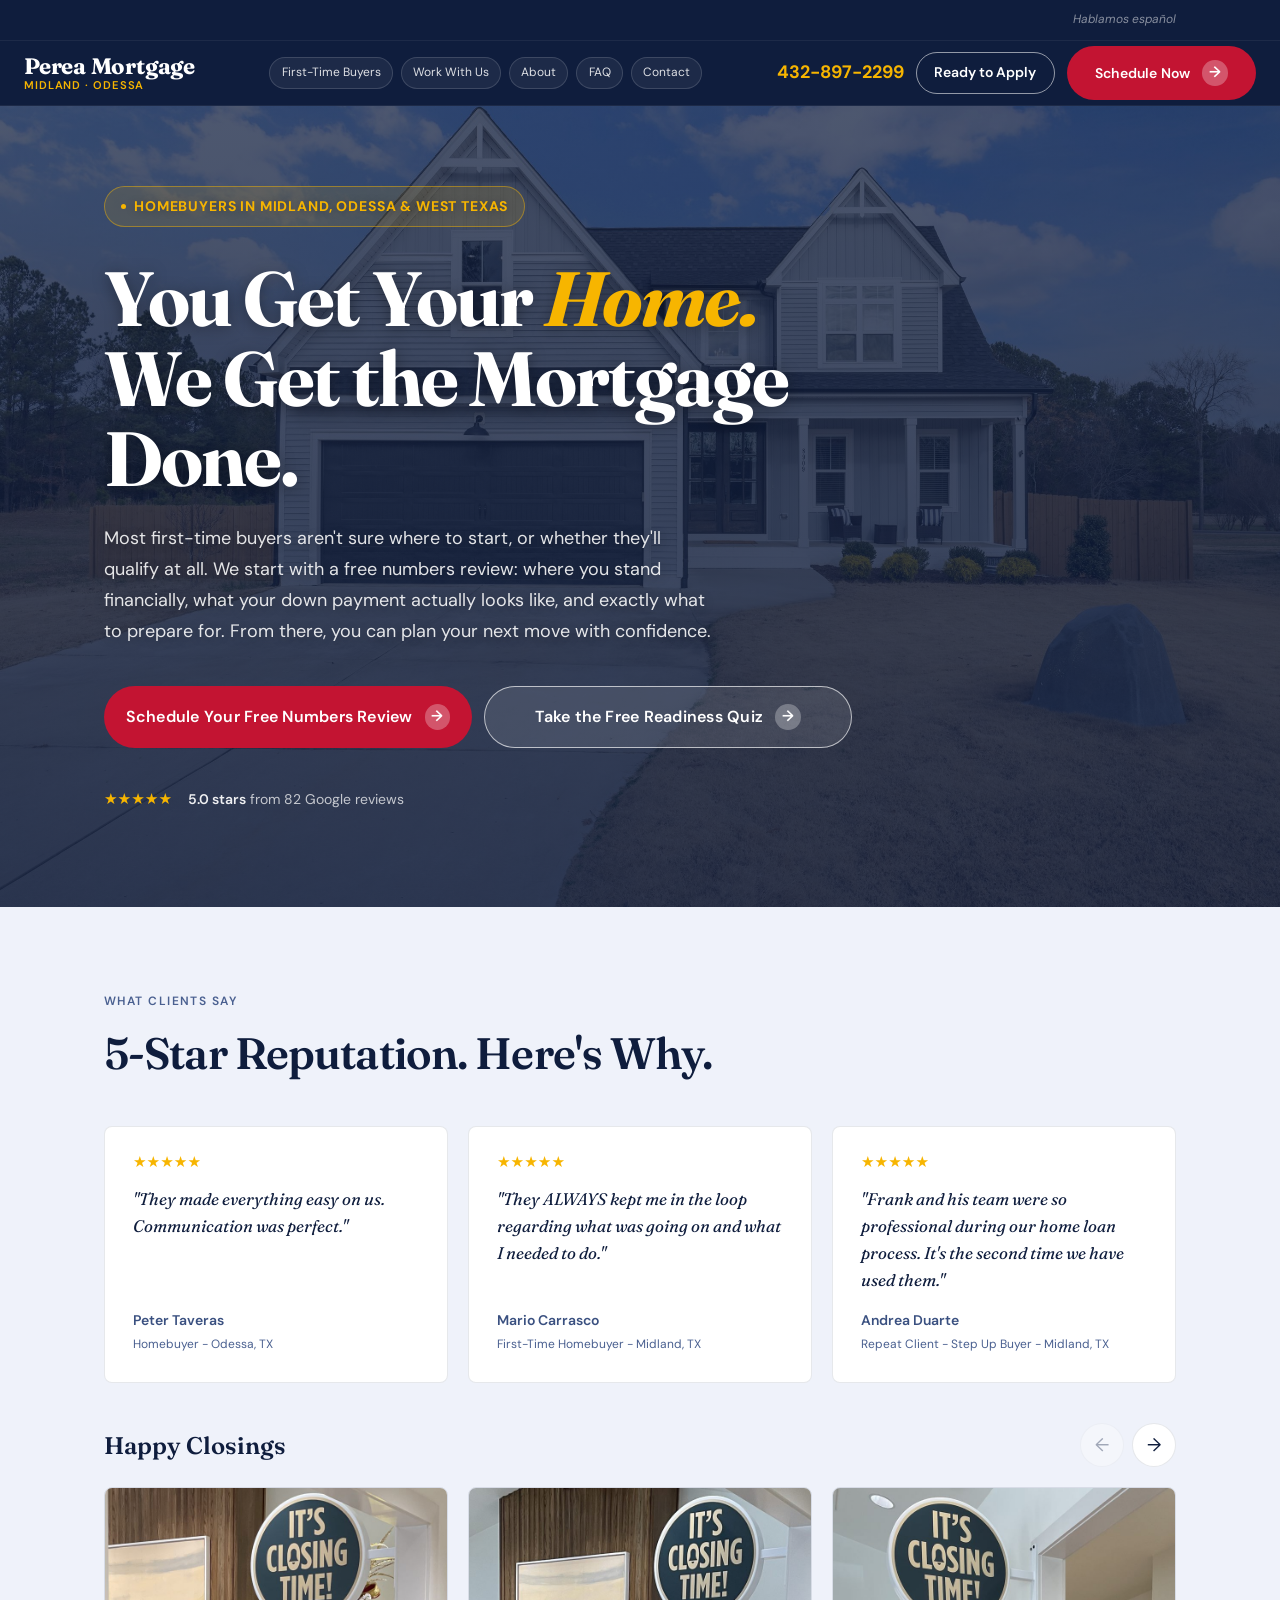
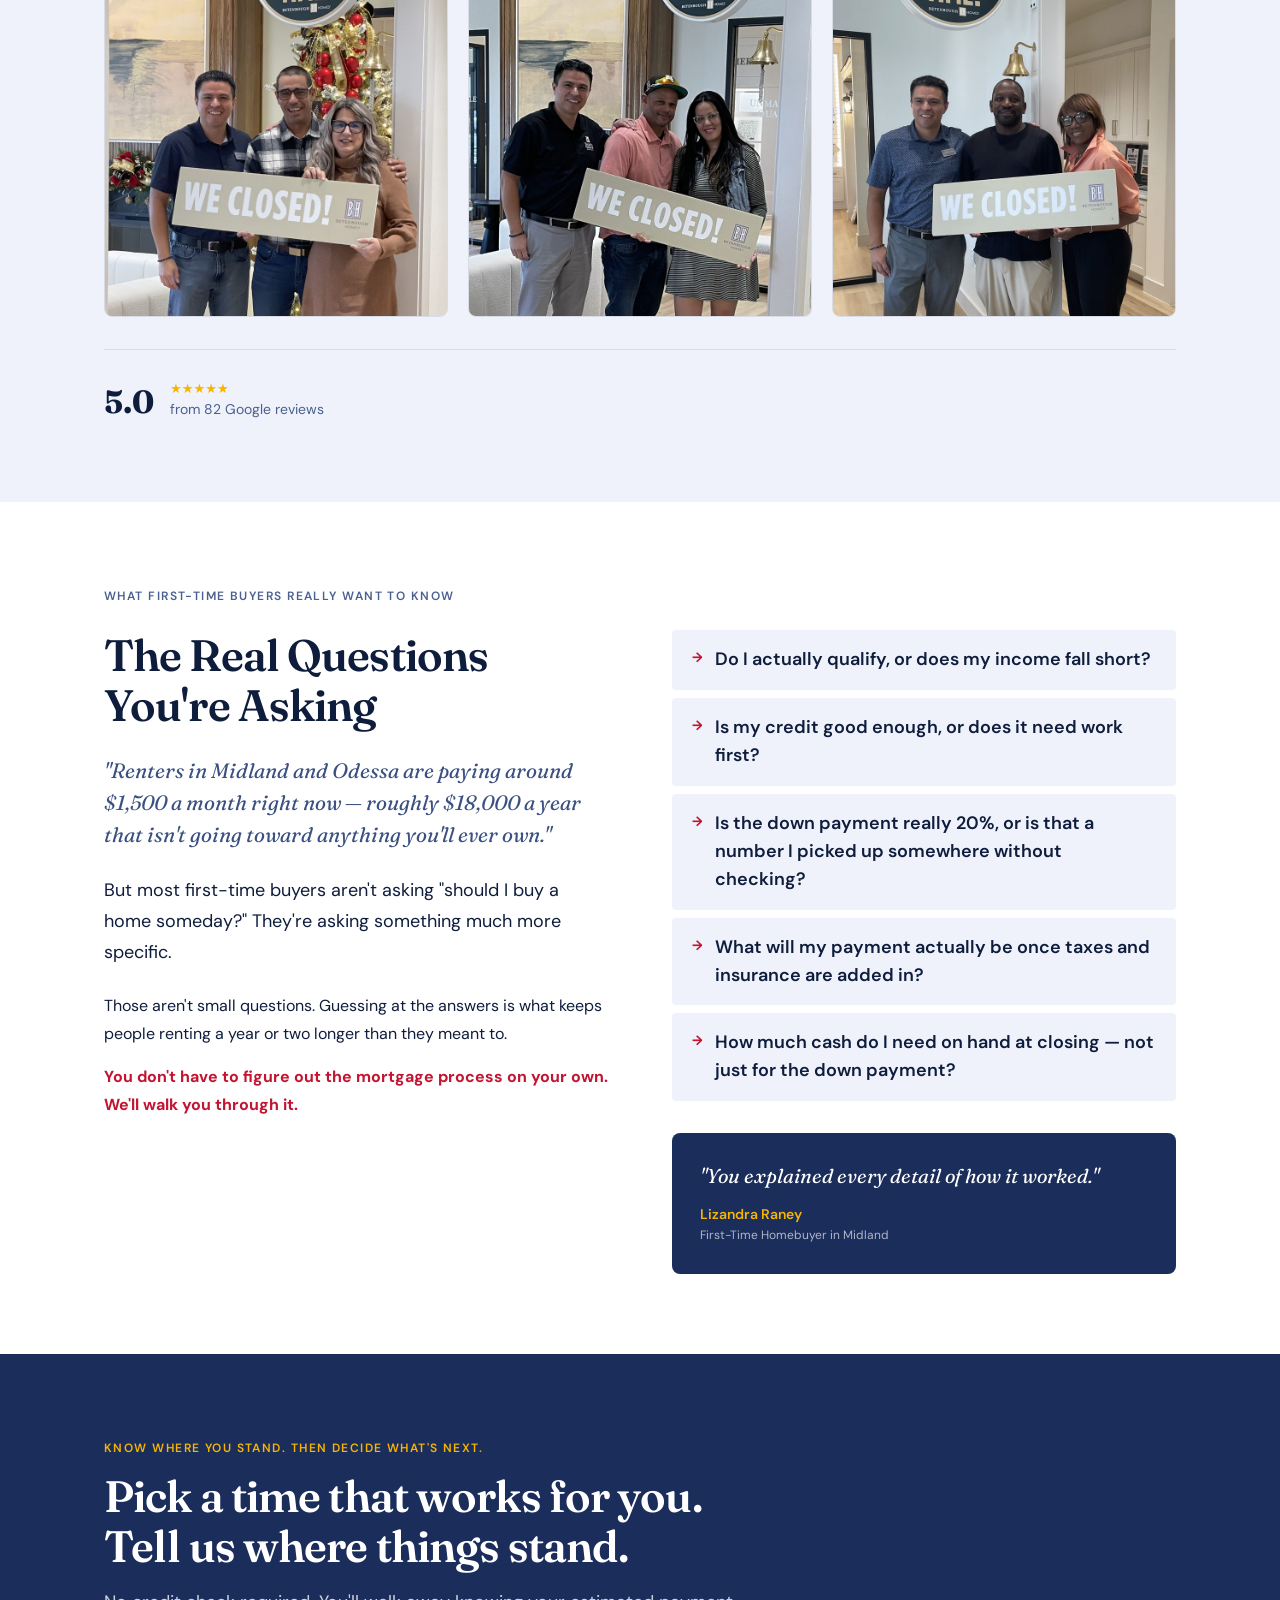
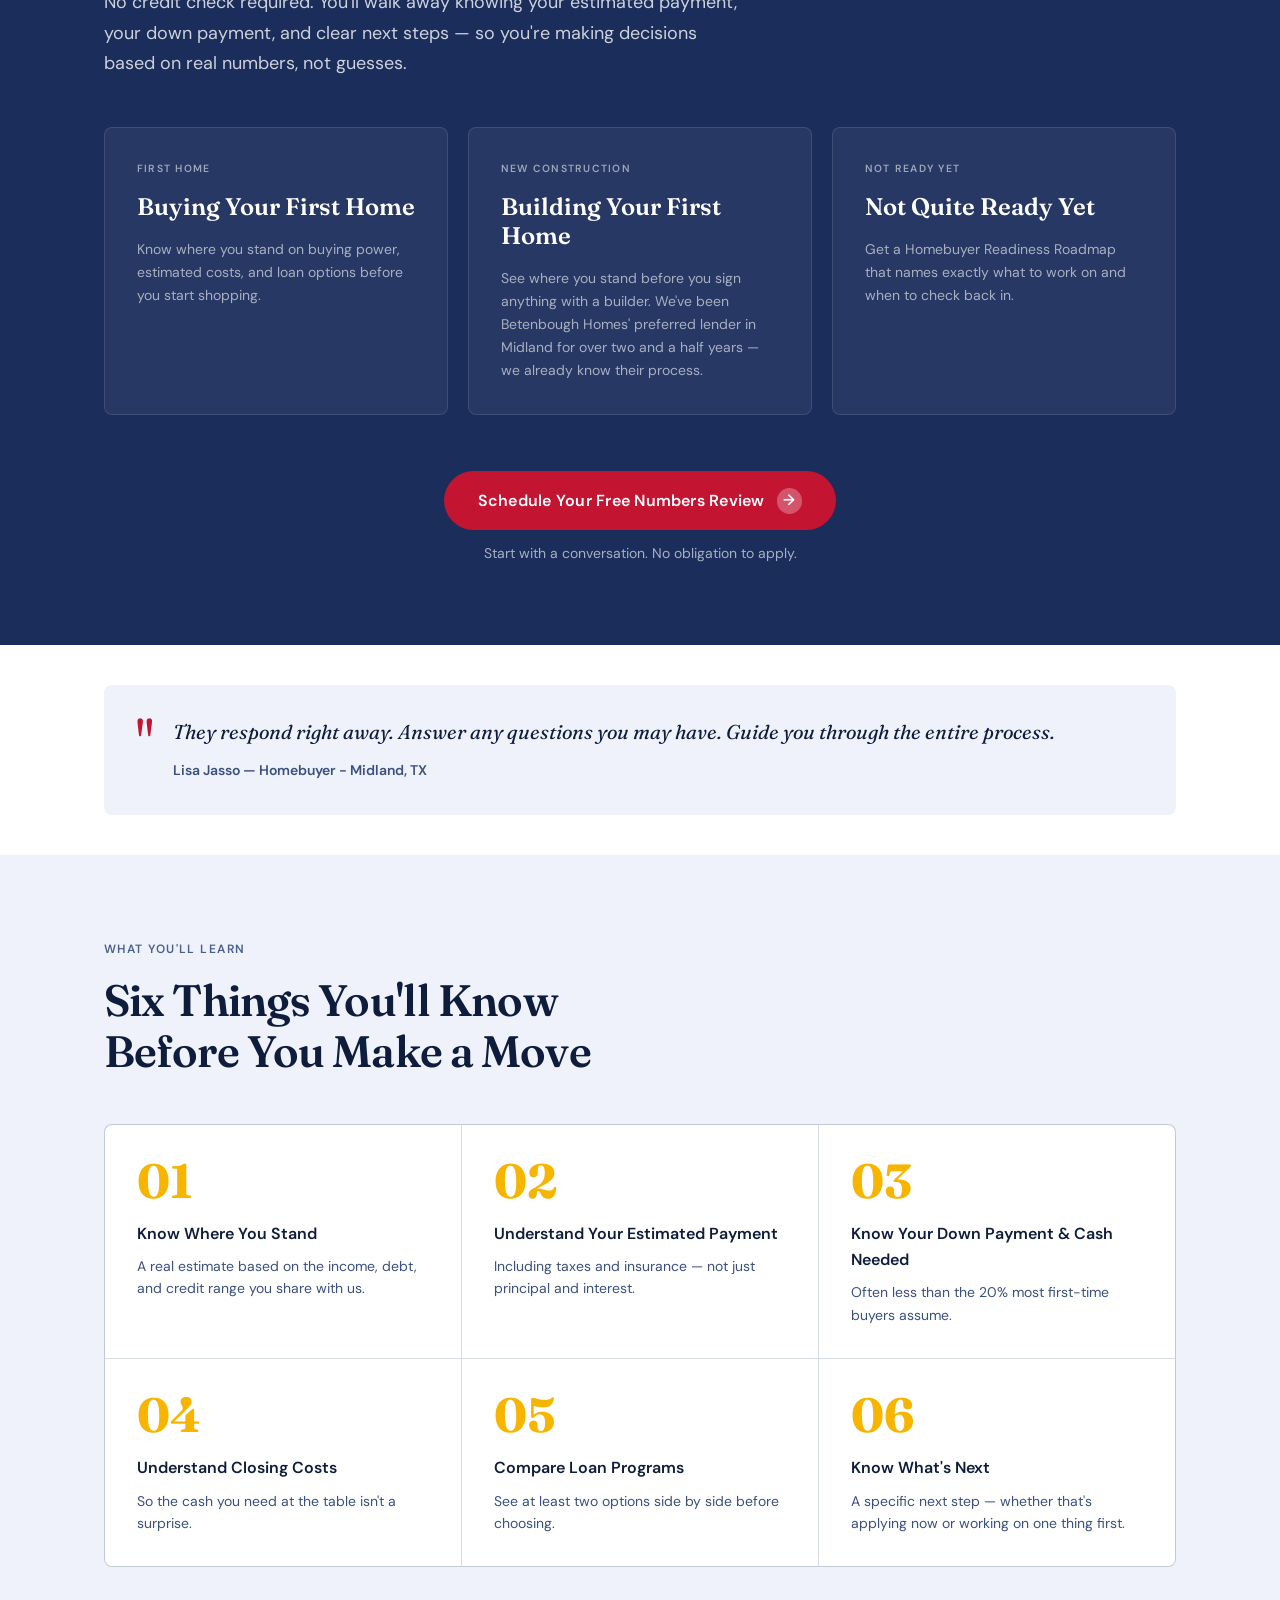
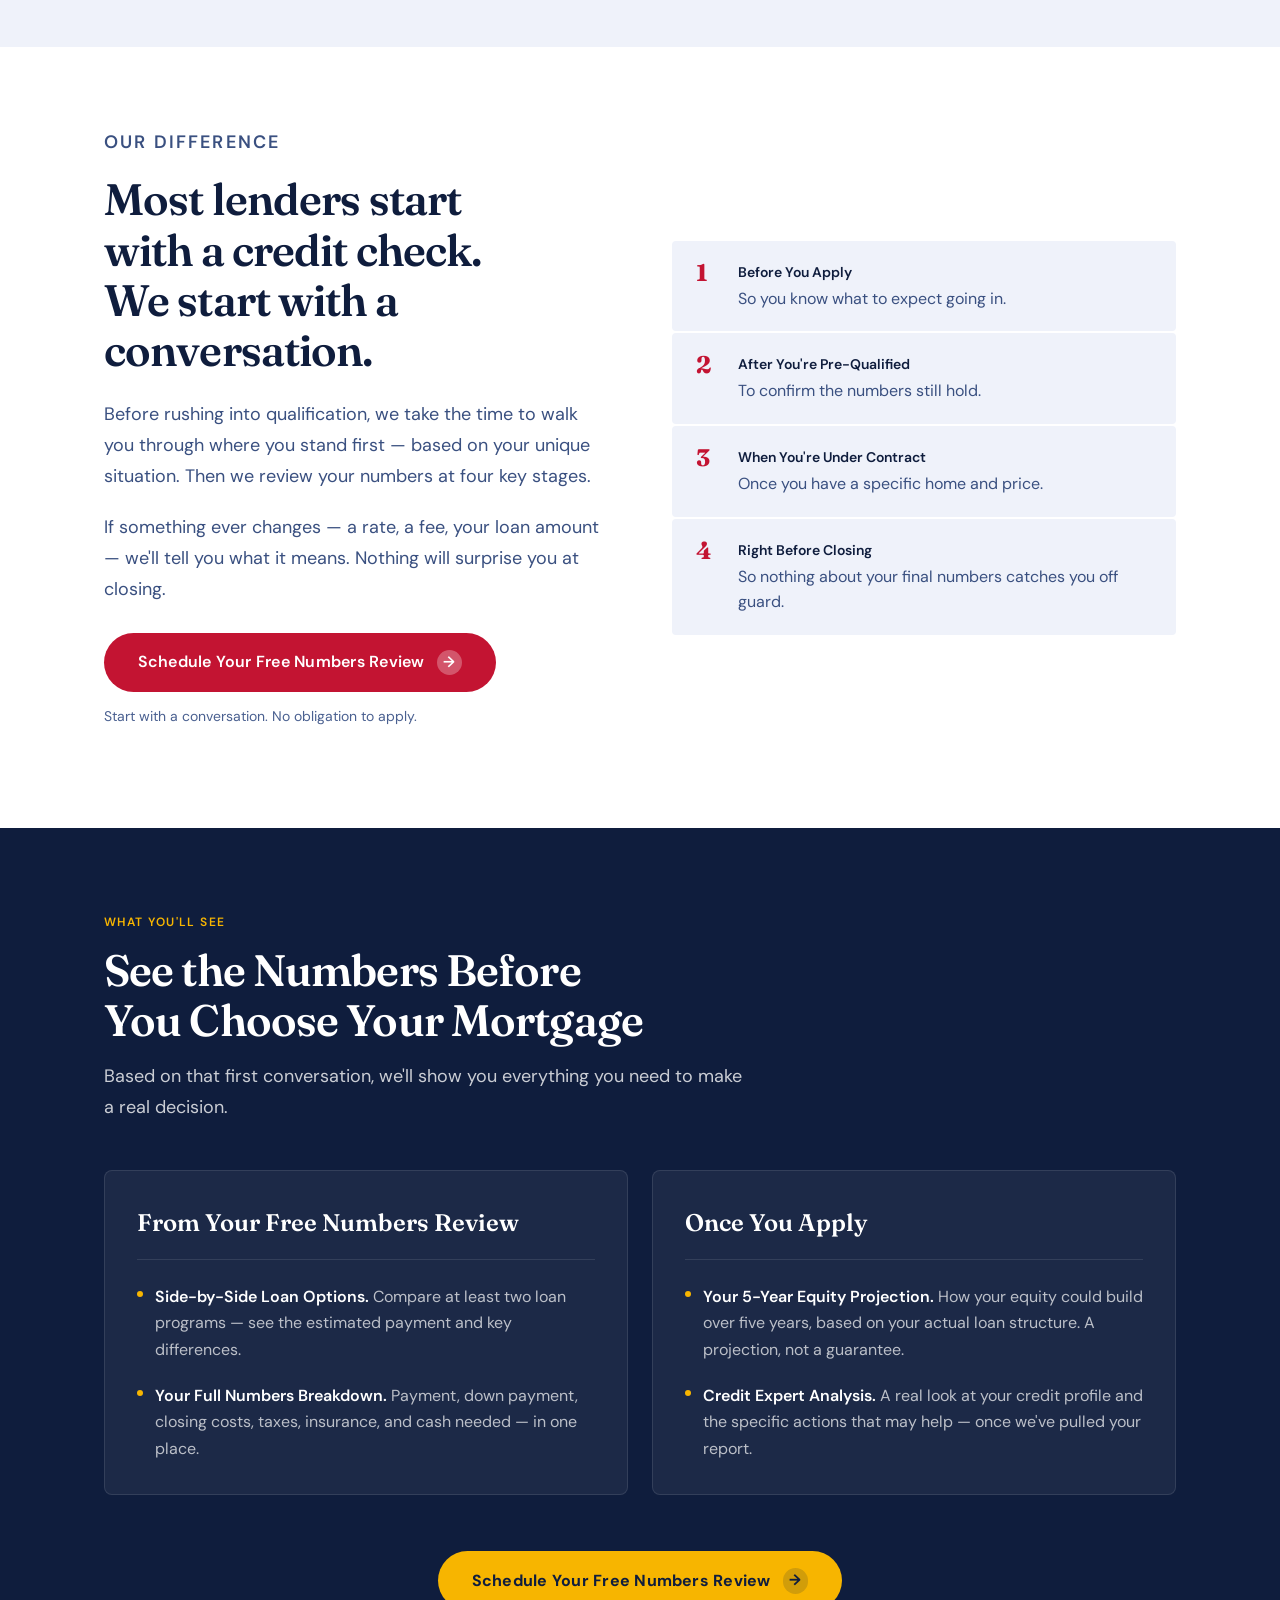
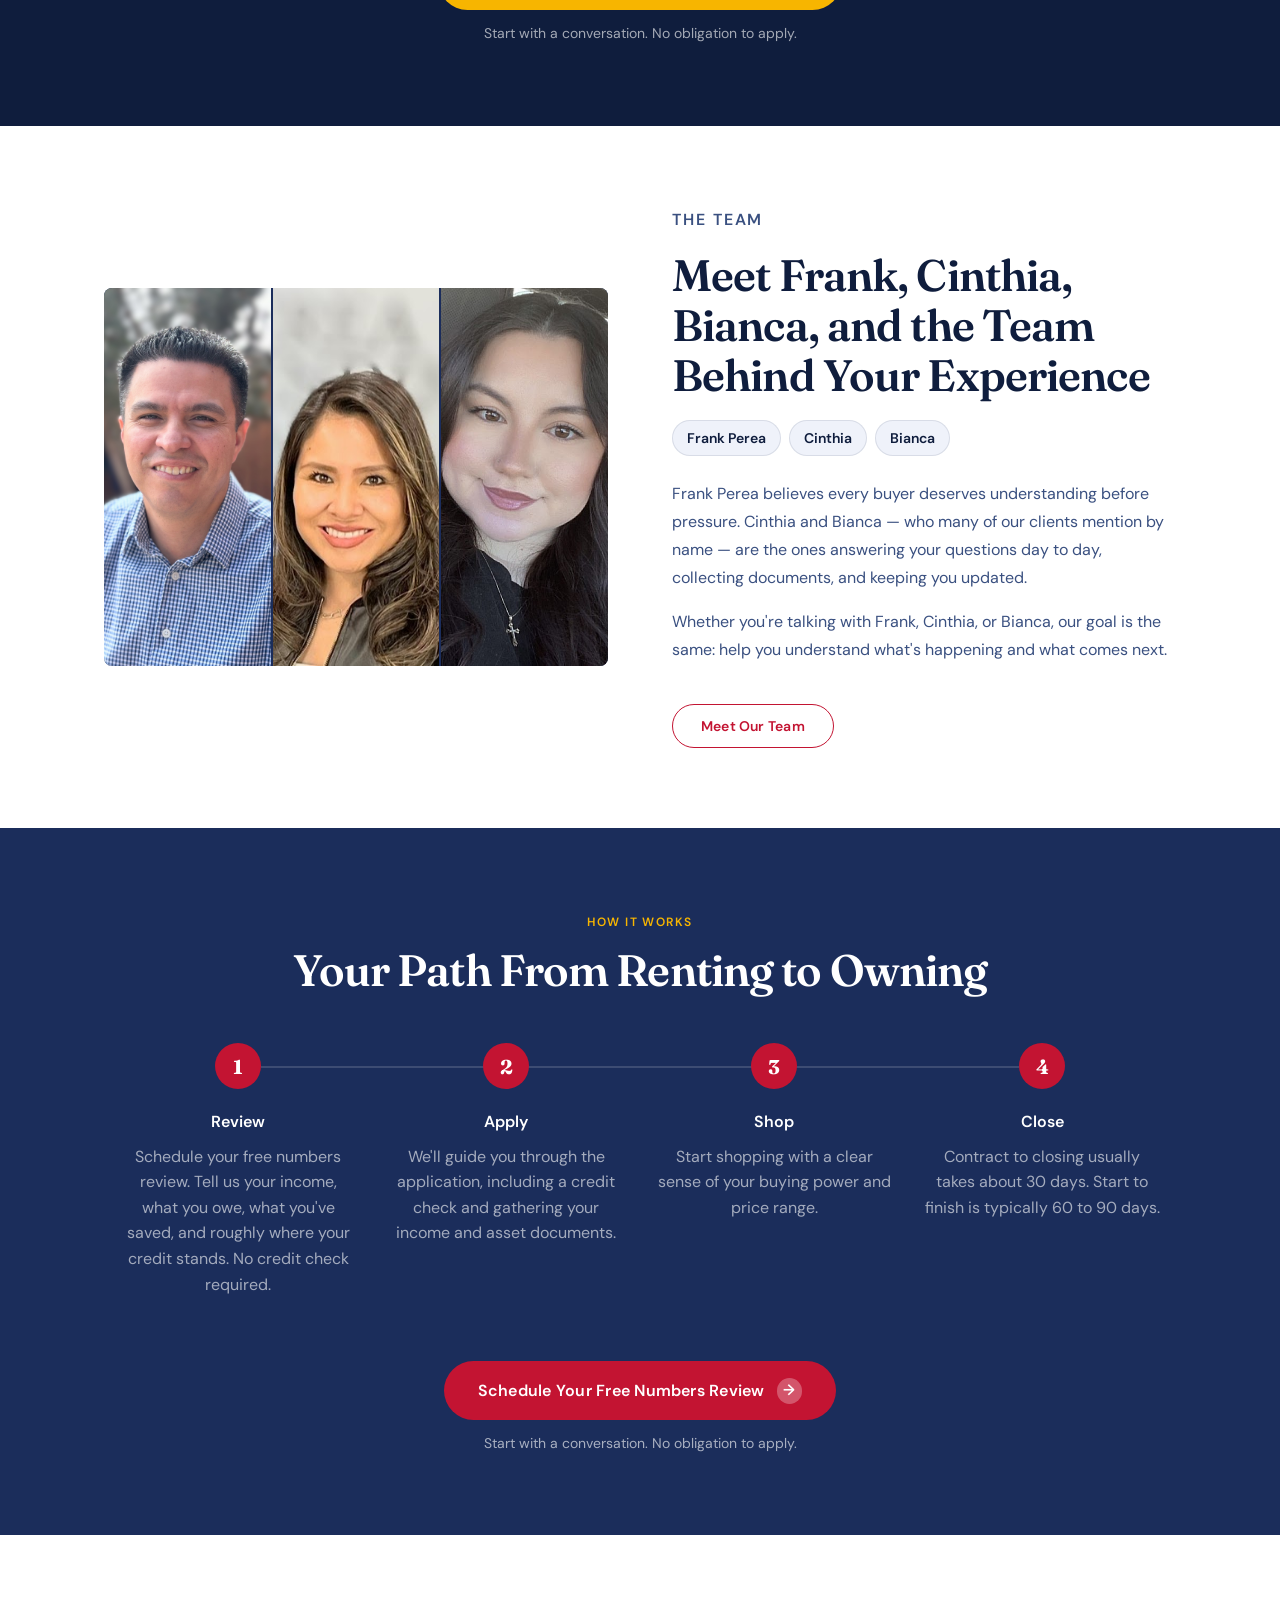
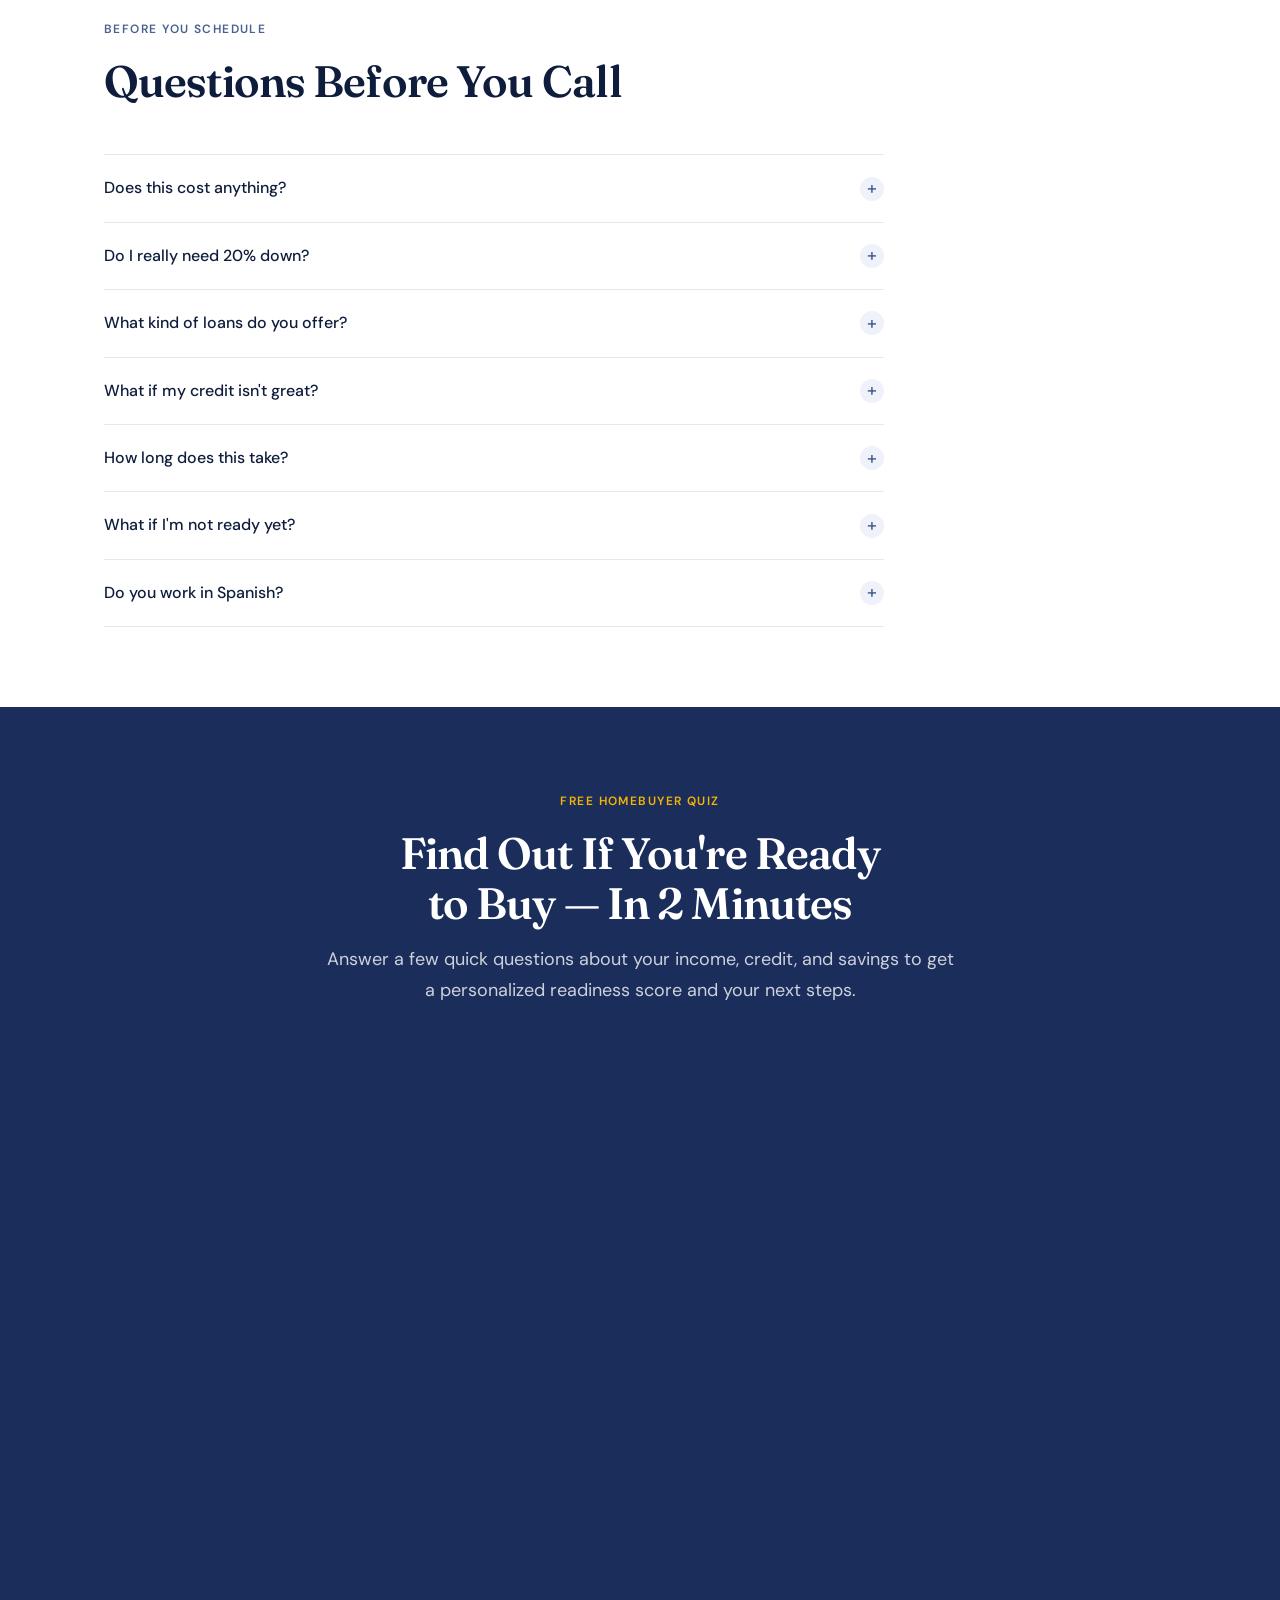
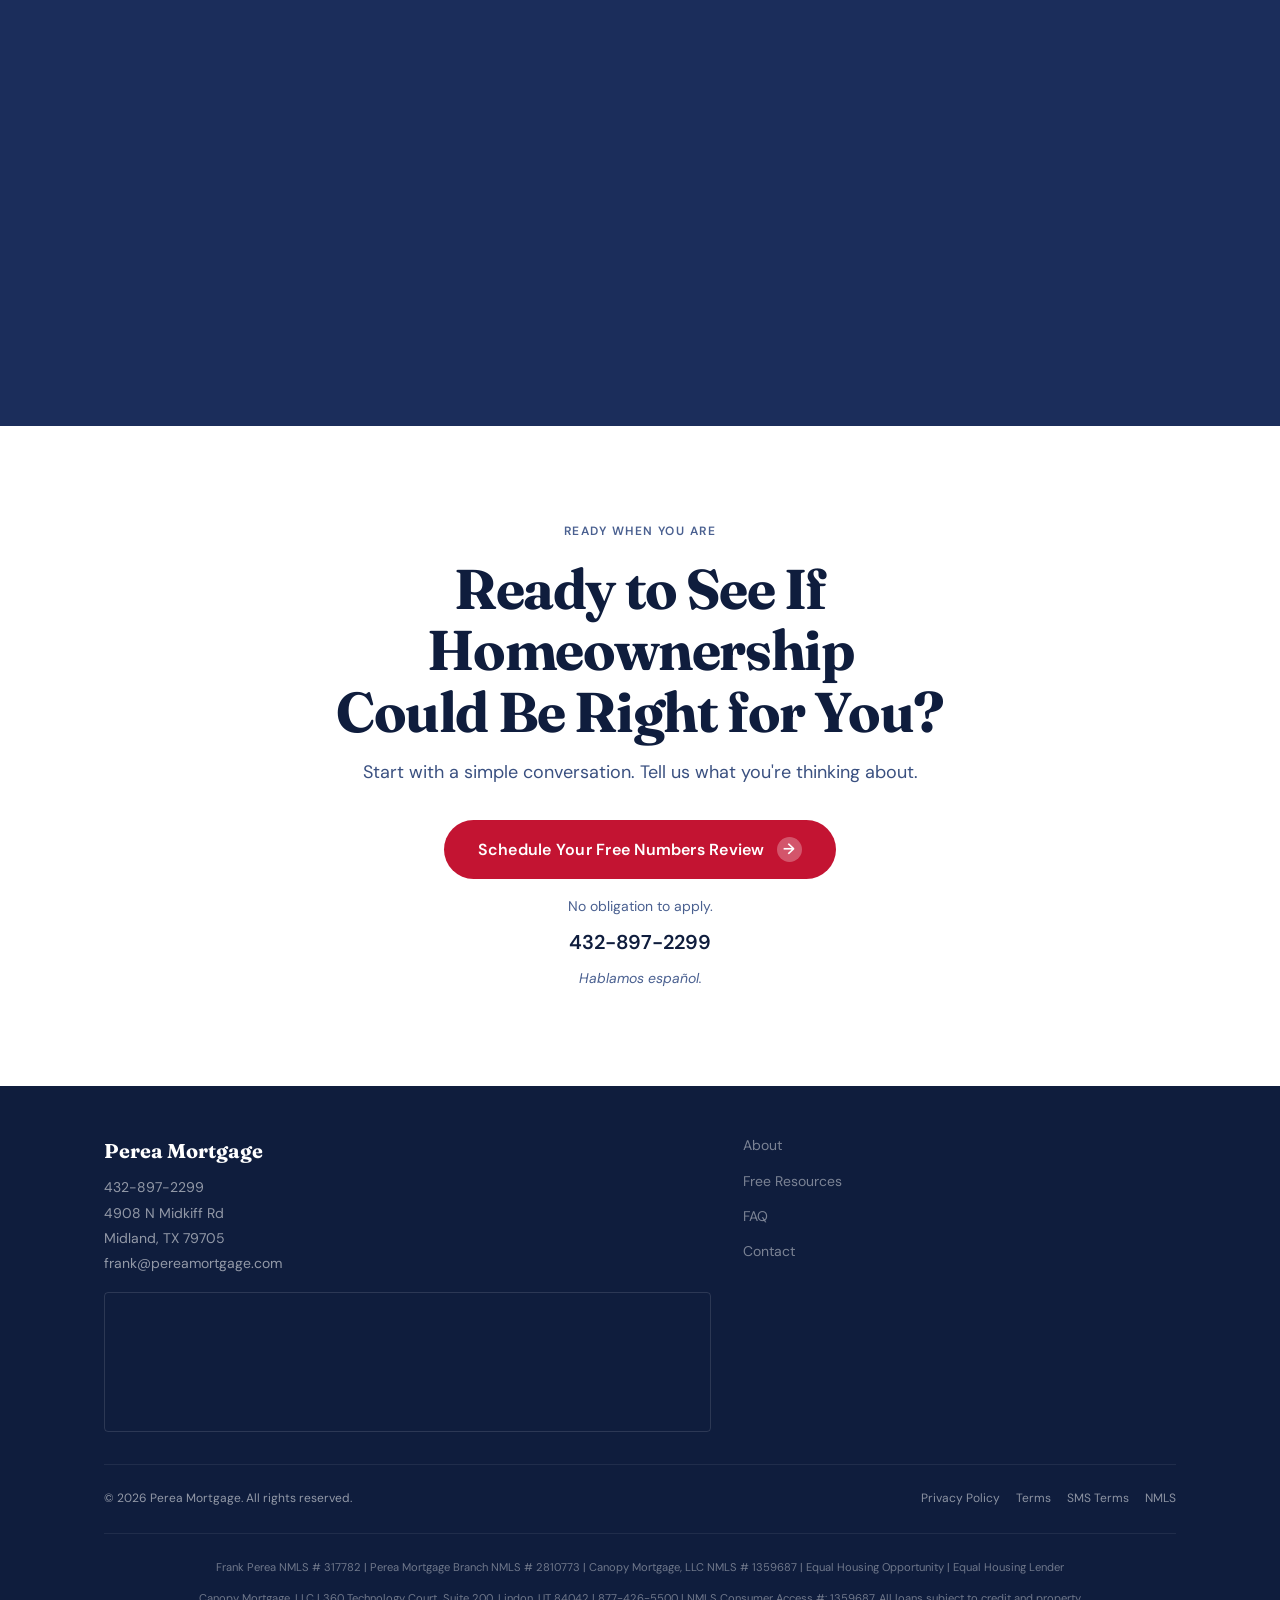
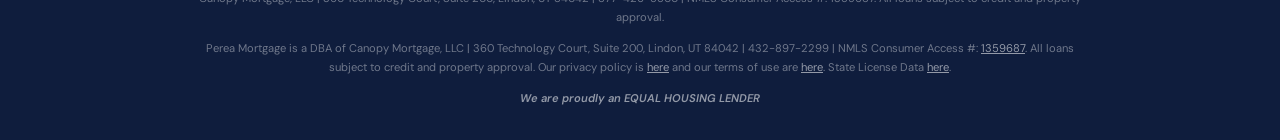
==== commit bd9fc4c8: "Add Bianca to the Home page team photo Co-Authored-By: Claude Opus 5.5 <noreply@anthropic.com>" ====
--- a/index.html
+++ b/index.html
@@ -384,6 +384,7 @@
         <div class="about-photo about-photo--split">
           <div class="about-photo__cell"><img src="images/frank-perea.jpg" alt="Frank Perea"></div>
           <div class="about-photo__cell"><img src="images/cinthia-perea.jpg" alt="Cinthia Perea"></div>
+          <div class="about-photo__cell"><img src="images/bianca-gambino.jpg" alt="Bianca Gambino"></div>
         </div>
         <div class="about-text">
           <p class="eyebrow" style="margin-bottom:var(--sp-4)">The Team</p>
--- a/styles.css
+++ b/styles.css
@@ -787,7 +787,7 @@
 }
 .about-photo__label { font-size: var(--fs-sm); text-align: center; }
 .about-photo img { width: 100%; height: 100%; object-fit: cover; object-position: center 15%; display: block; }
-.about-photo--split { display: grid; grid-template-columns: 1fr 1fr; gap: 2px; }
+.about-photo--split { display: grid; grid-template-columns: repeat(3, 1fr); gap: 2px; }
 .about-photo--split .about-photo__cell { width: 100%; height: 100%; overflow: hidden; }
 .about-photo--split .about-photo__cell img { width: 100%; height: 100%; object-fit: cover; object-position: center 15%; display: block; }
 
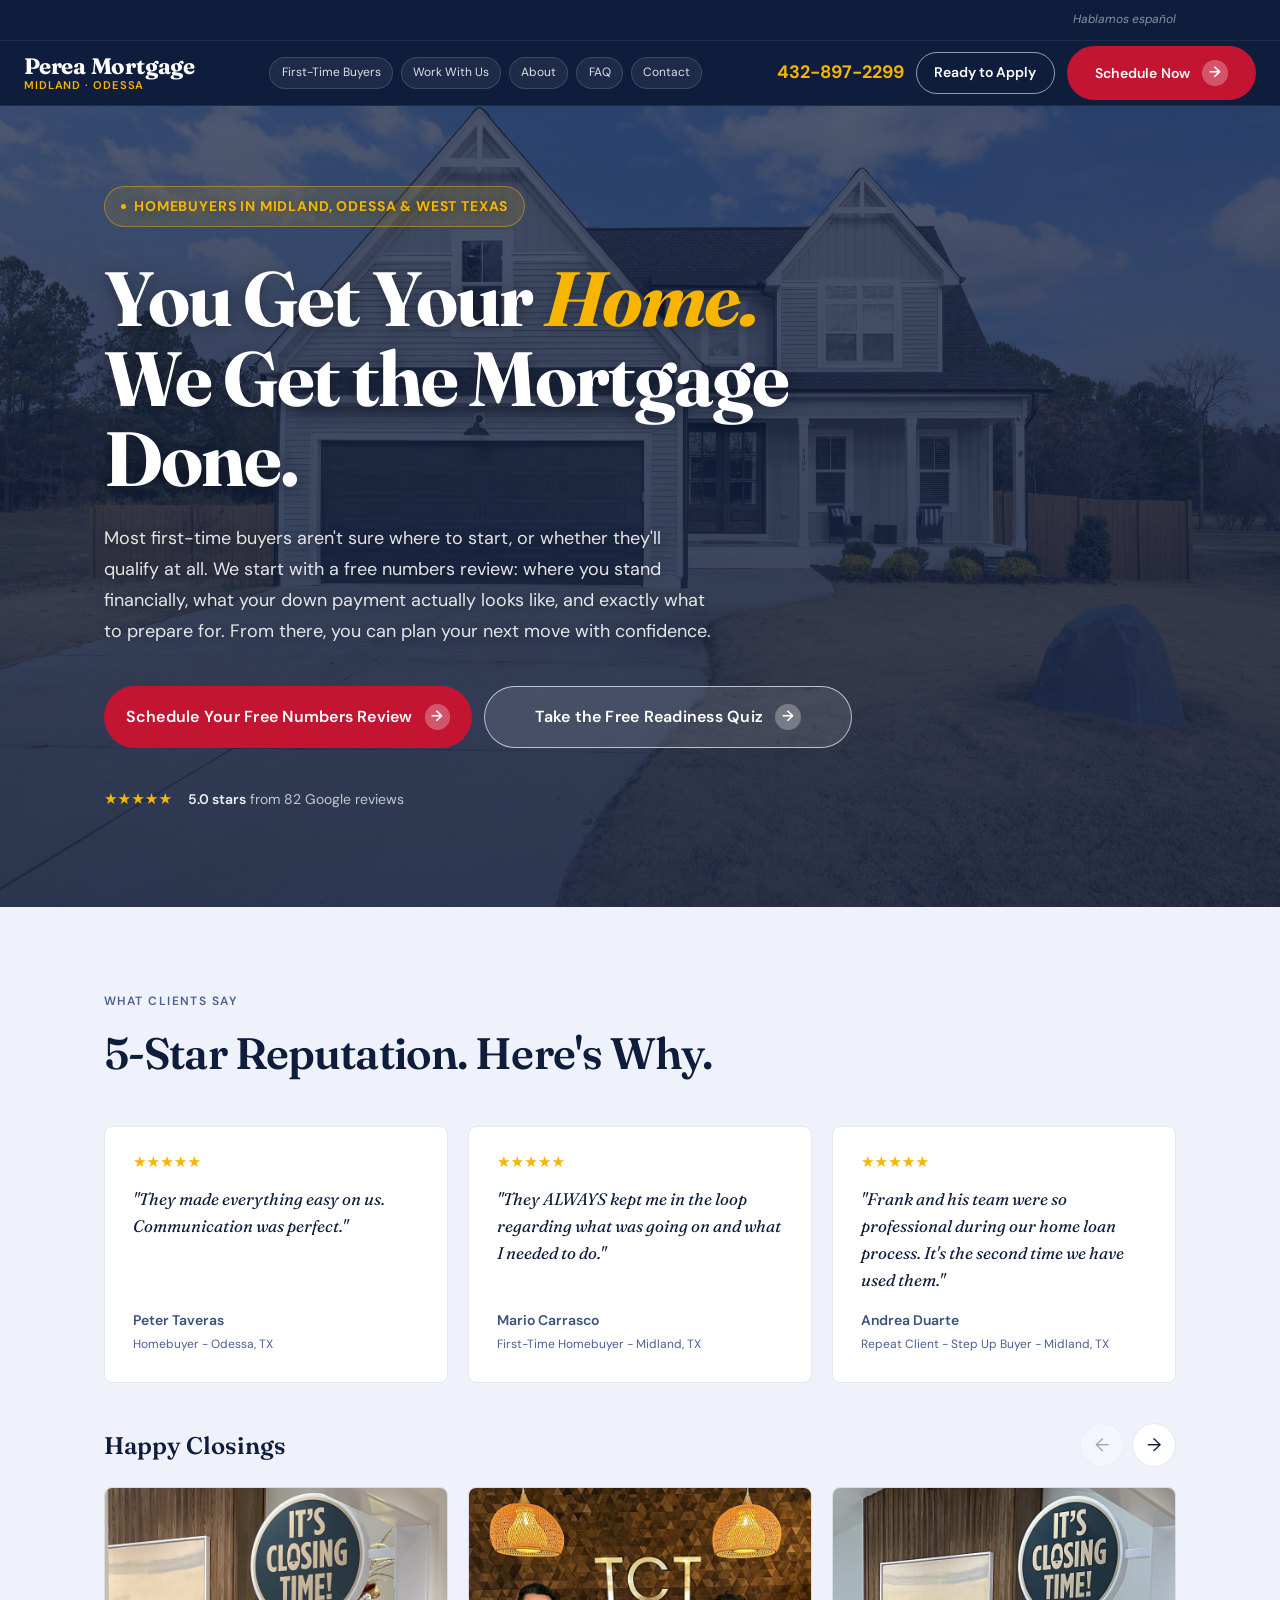
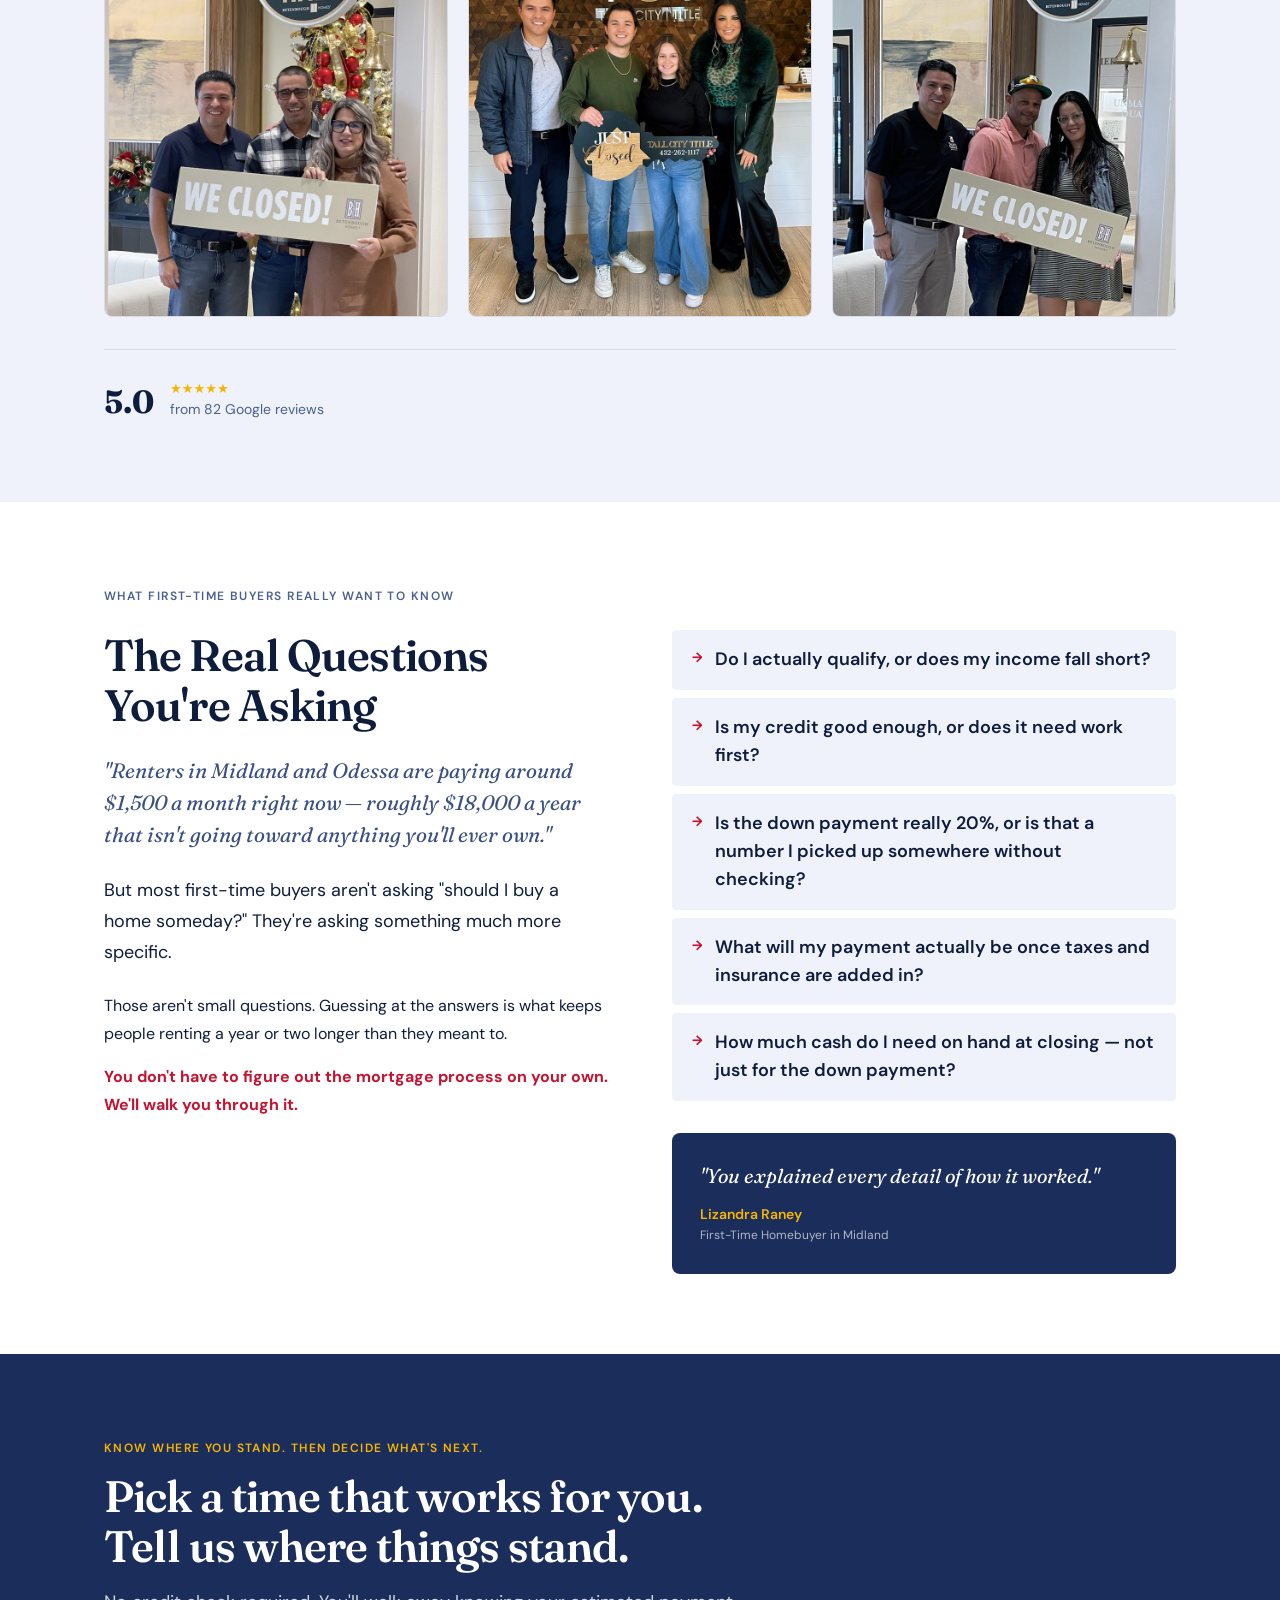
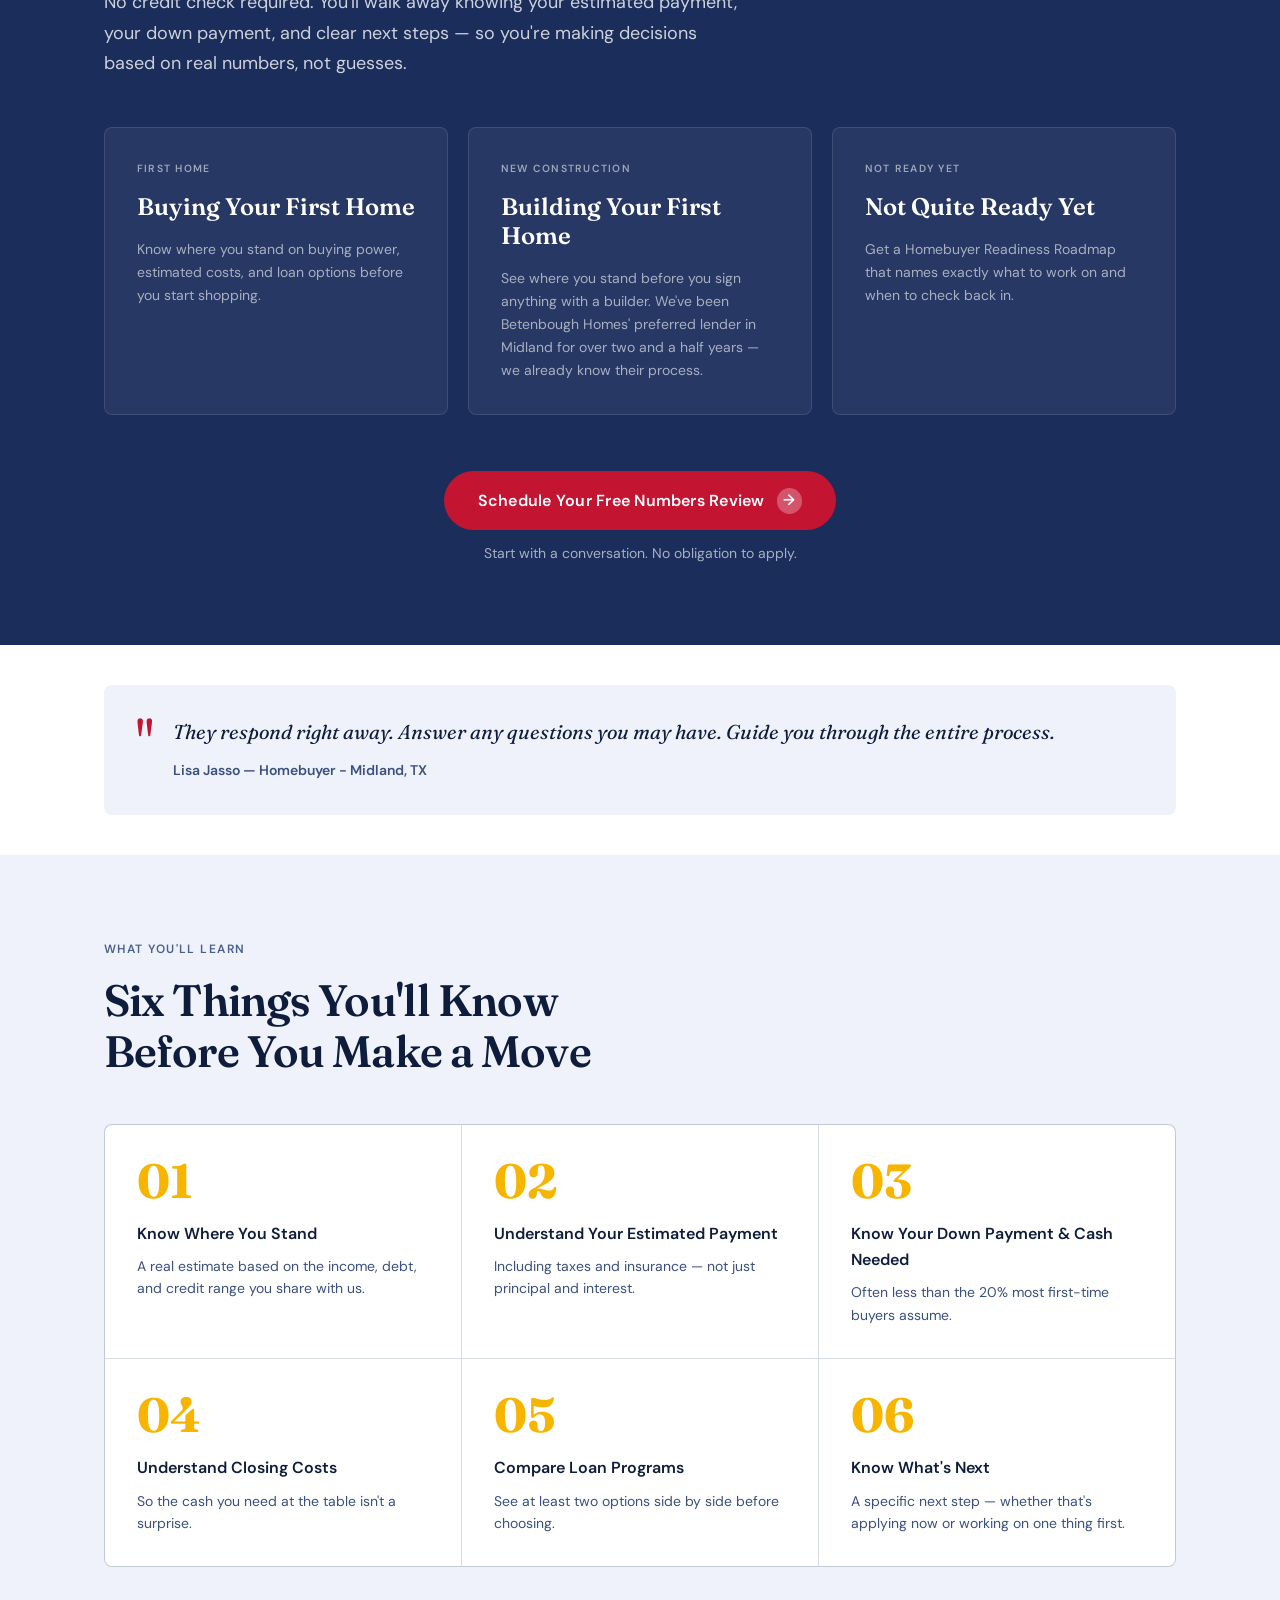
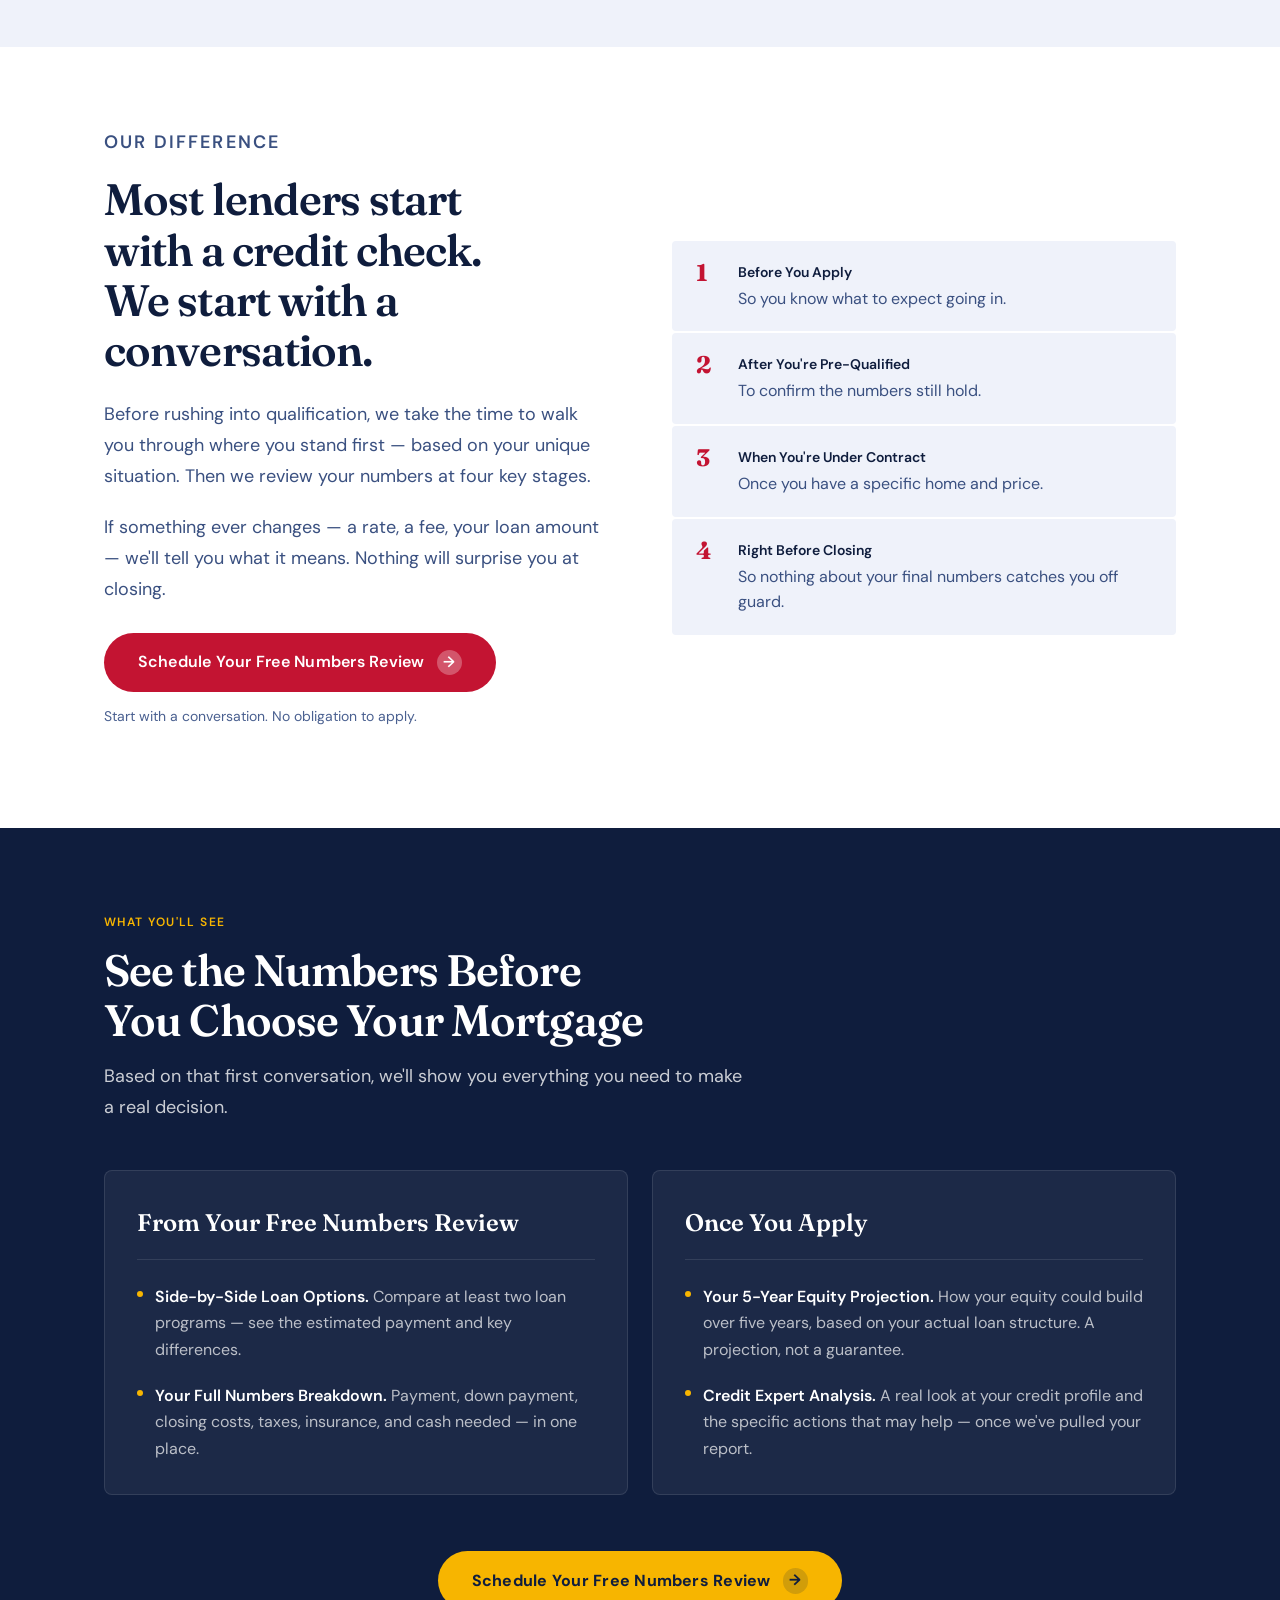
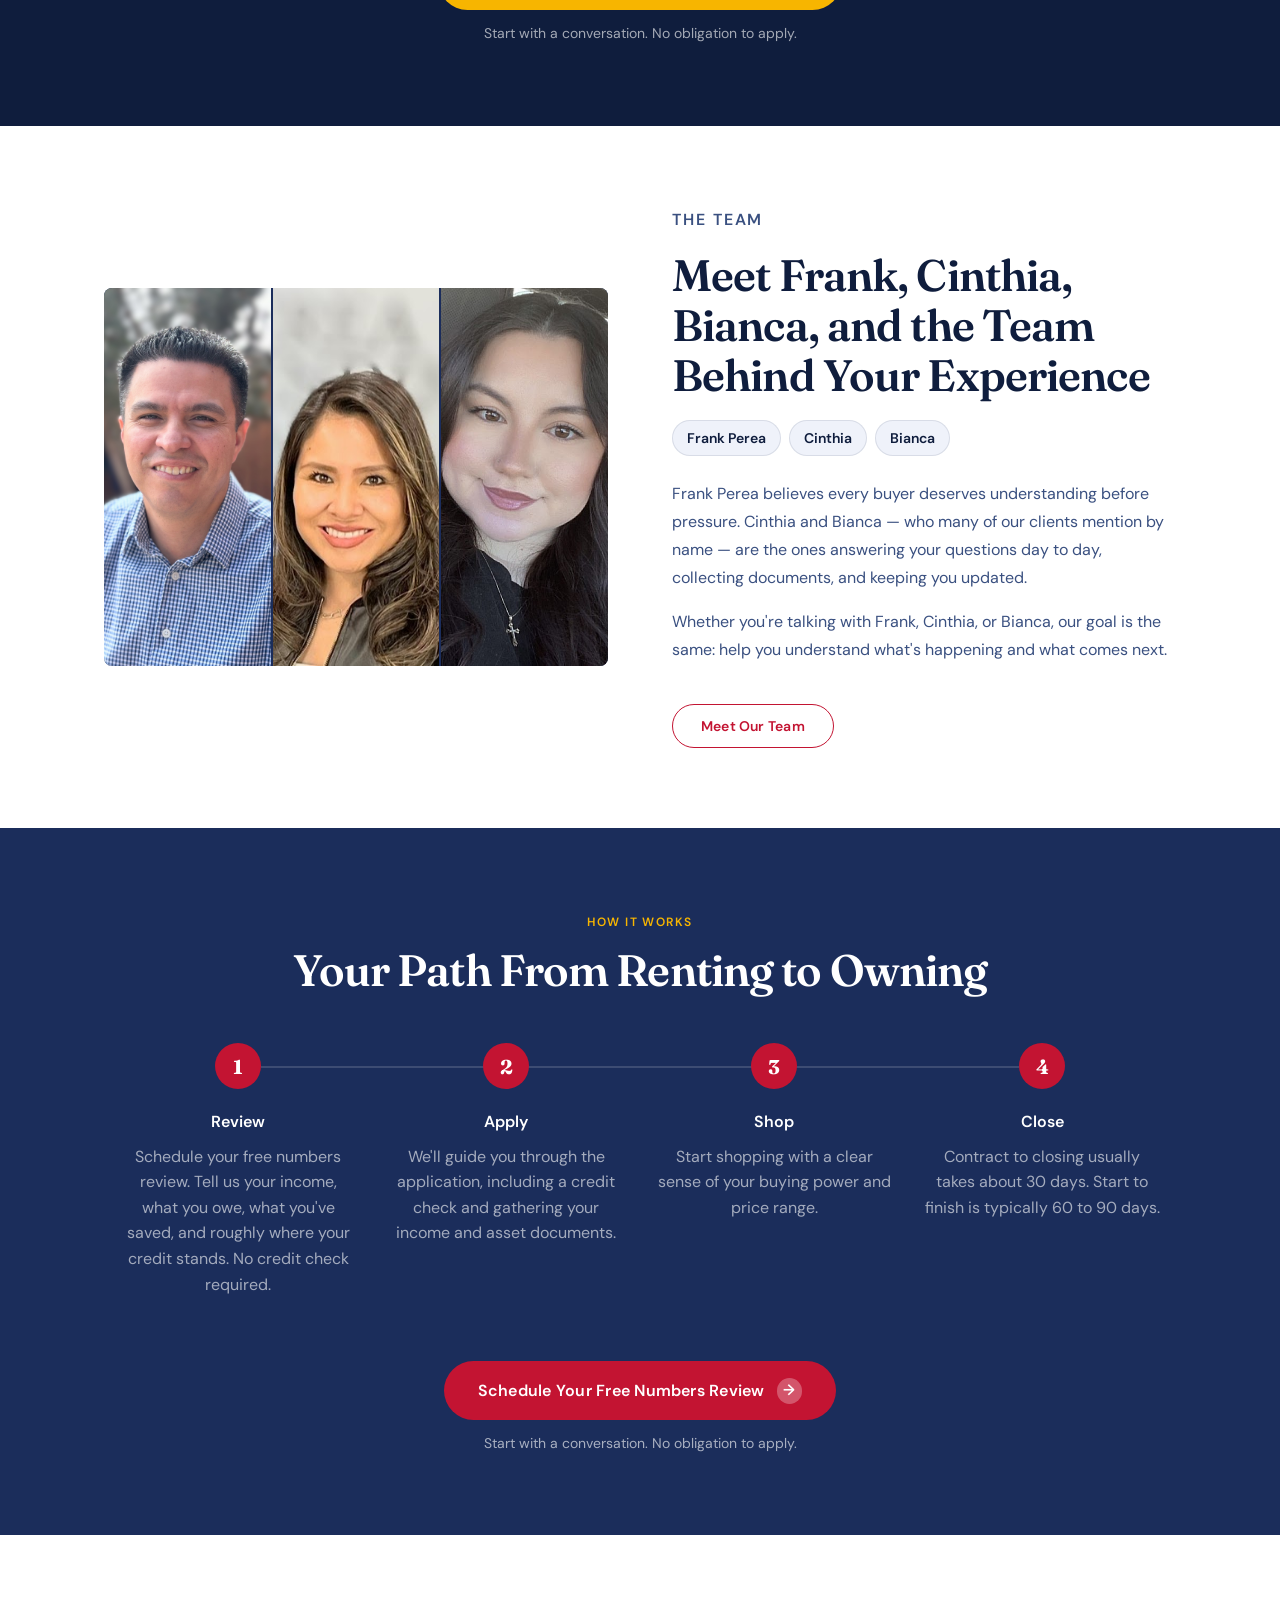
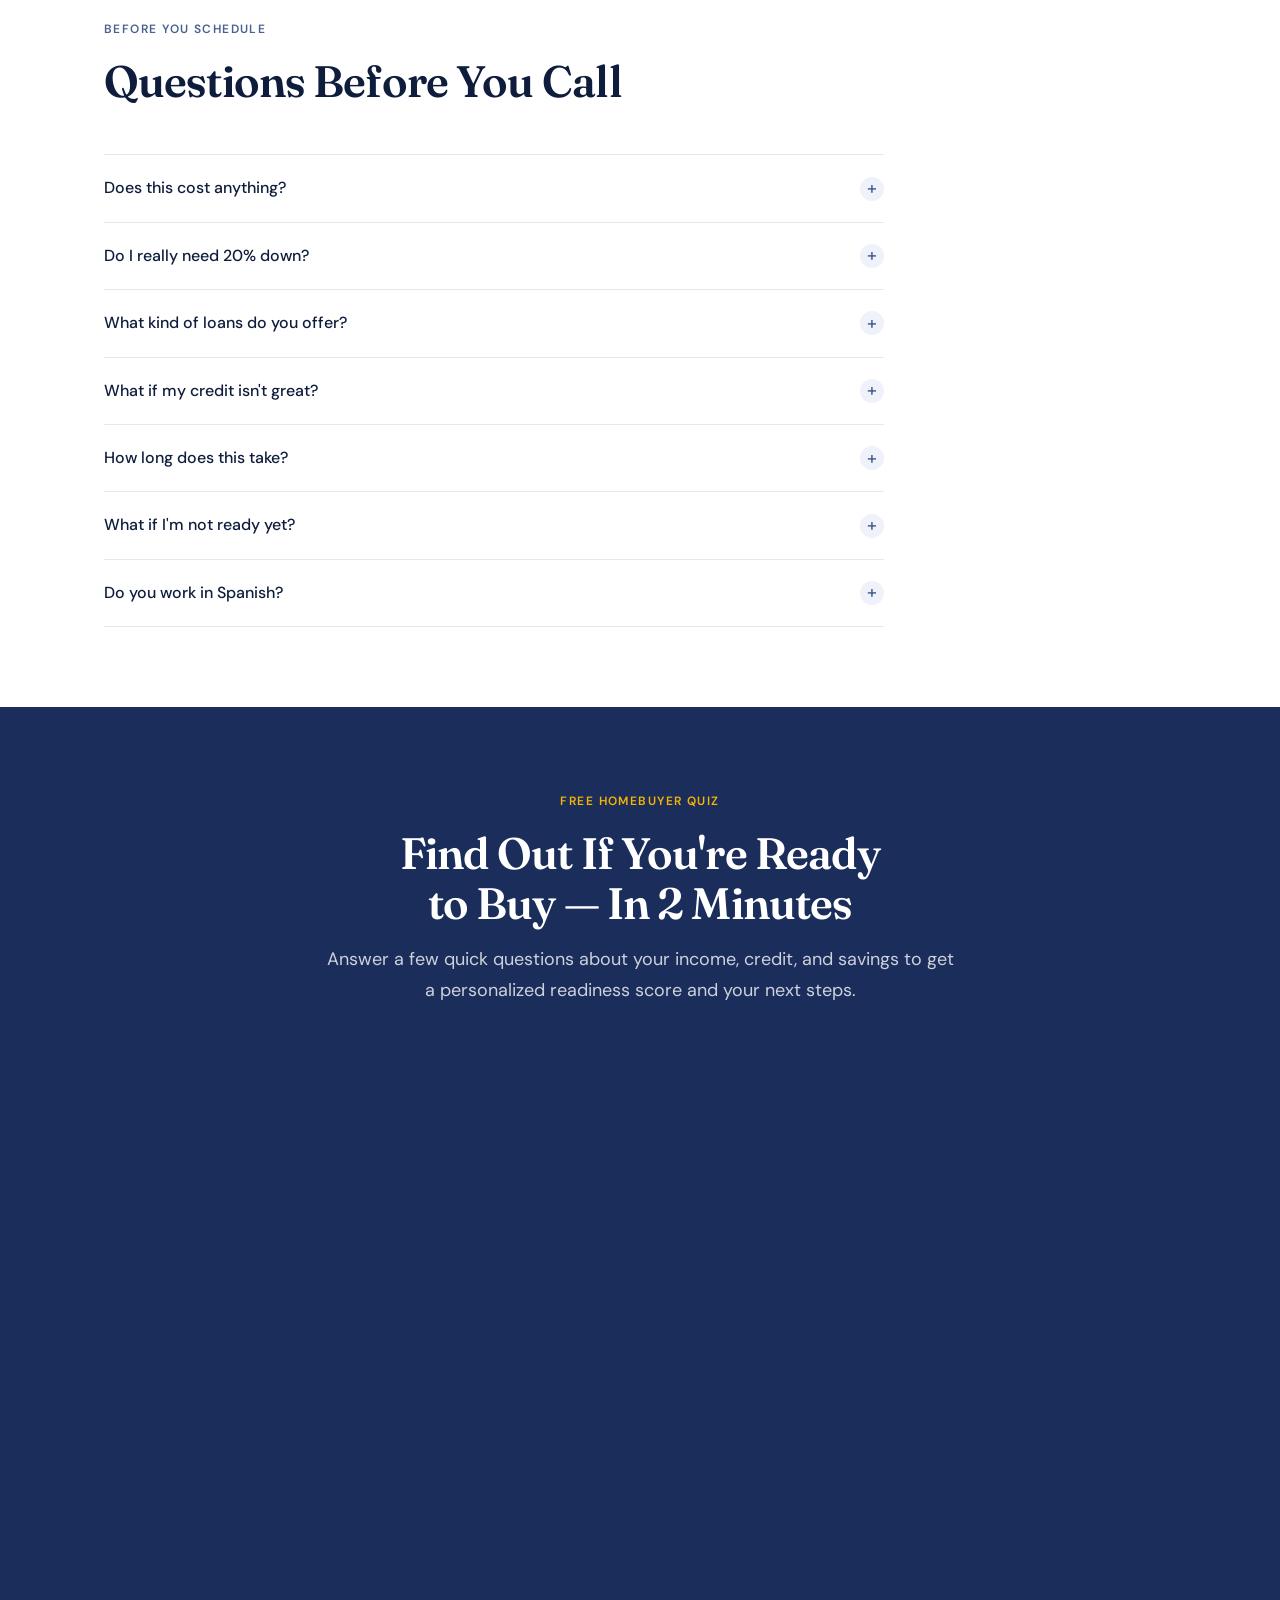
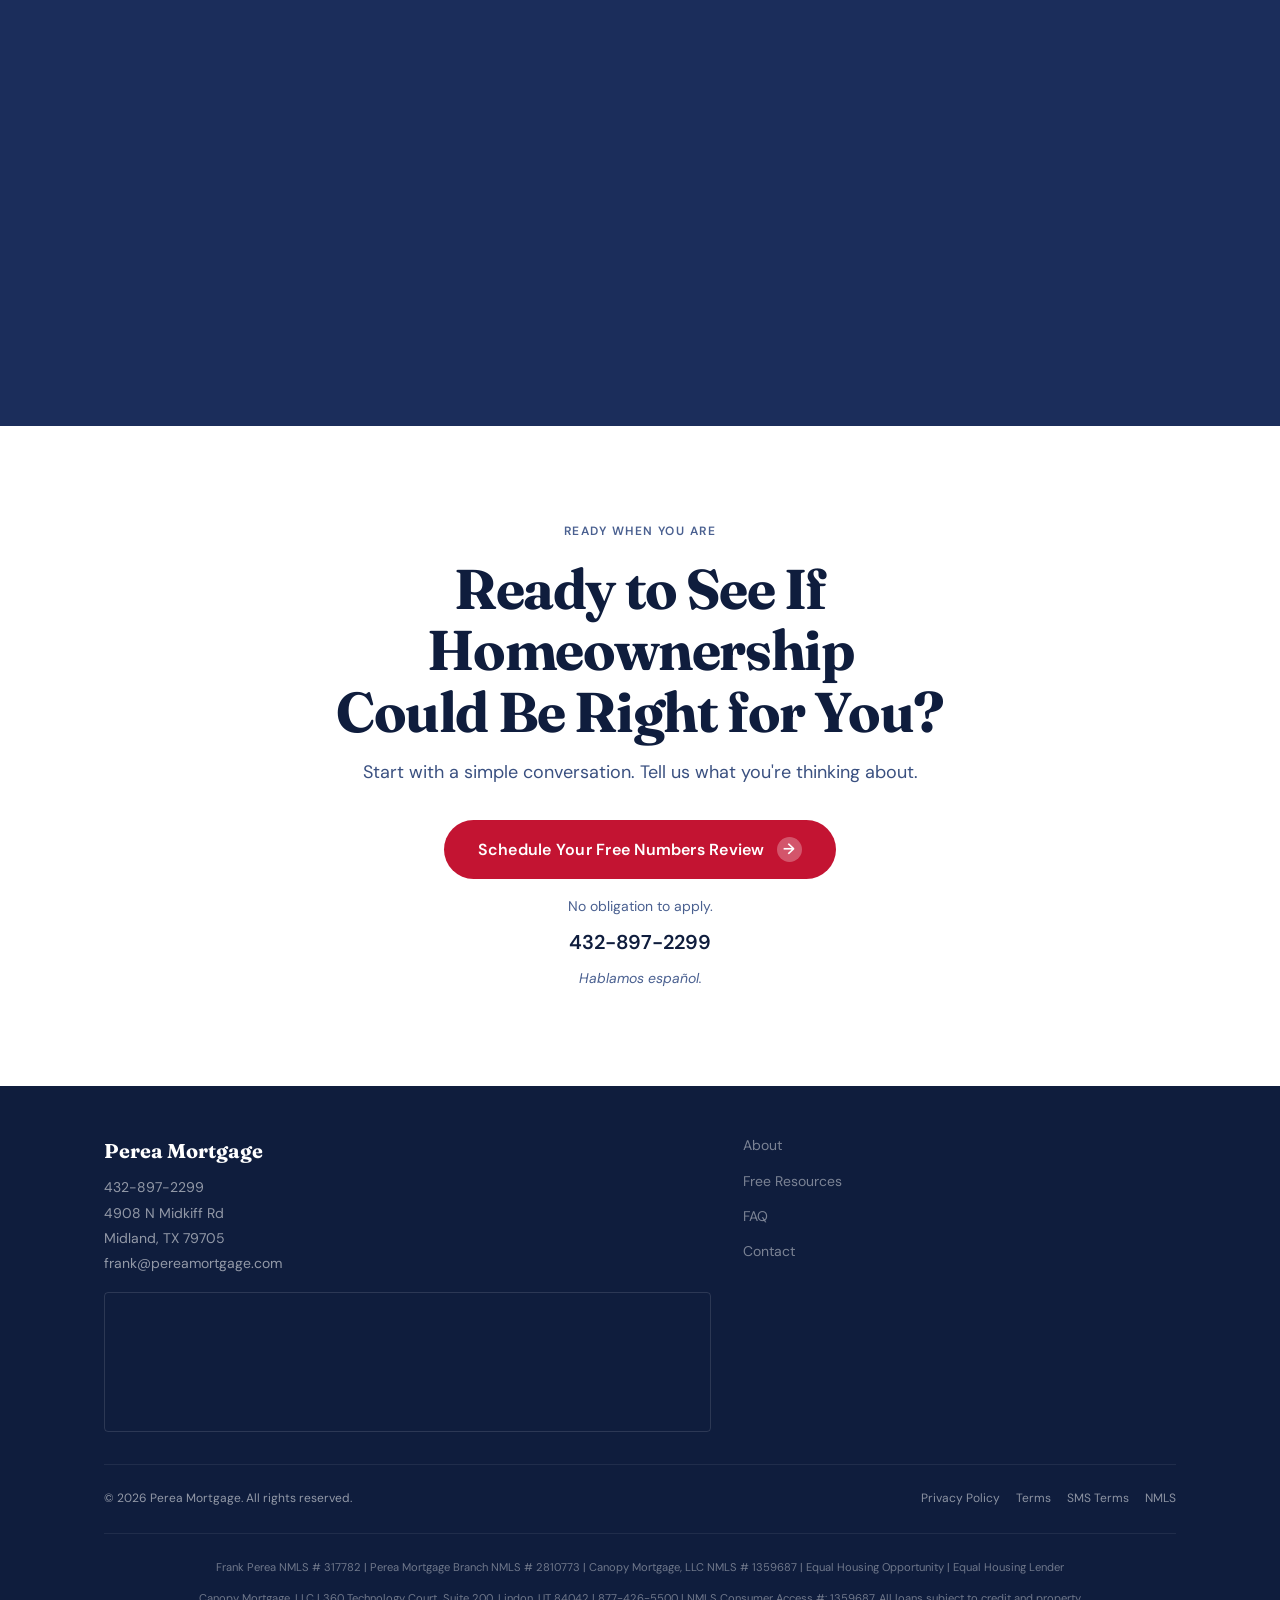
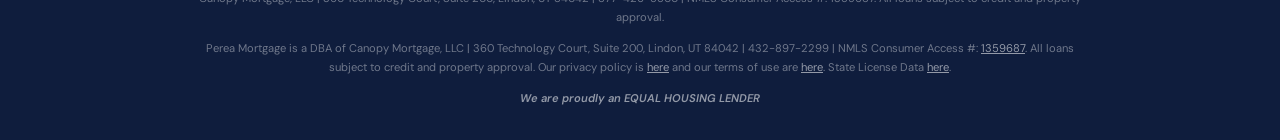
==== commit 0c214eeb: "Move Tall City Title closing photo to second in the gallery Co-Authored-By: Claude Opus 5.5 <noreply" ====
--- a/index.html
+++ b/index.html
@@ -138,11 +138,11 @@
         </div>
         <div class="closings-grid">
           <img src="images/closing-1.jpg" alt="Perea Mortgage clients celebrating their home closing with a We Closed sign" width="800" height="1000" loading="lazy">
+          <img src="images/closing-6.jpg" alt="Perea Mortgage clients celebrating at the title company with a Just Closed sign" width="800" height="1000" loading="lazy">
           <img src="images/closing-2.jpg" alt="Perea Mortgage clients celebrating their home closing with a We Closed sign" width="800" height="1000" loading="lazy">
           <img src="images/closing-3.jpg" alt="Perea Mortgage clients celebrating their home closing with a We Closed sign" width="800" height="1000" loading="lazy">
           <img src="images/closing-4.jpg" alt="Perea Mortgage client celebrating his home closing with a Cerré sign" width="800" height="1000" loading="lazy">
           <img src="images/closing-5.jpg" alt="A family celebrating their home closing, holding their new keys and a We Closed sign" width="800" height="1000" loading="lazy">
-          <img src="images/closing-6.jpg" alt="Perea Mortgage clients celebrating at the title company with a Just Closed sign" width="800" height="1000" loading="lazy">
         </div>
       </div>
       <div class="reviews-footer">
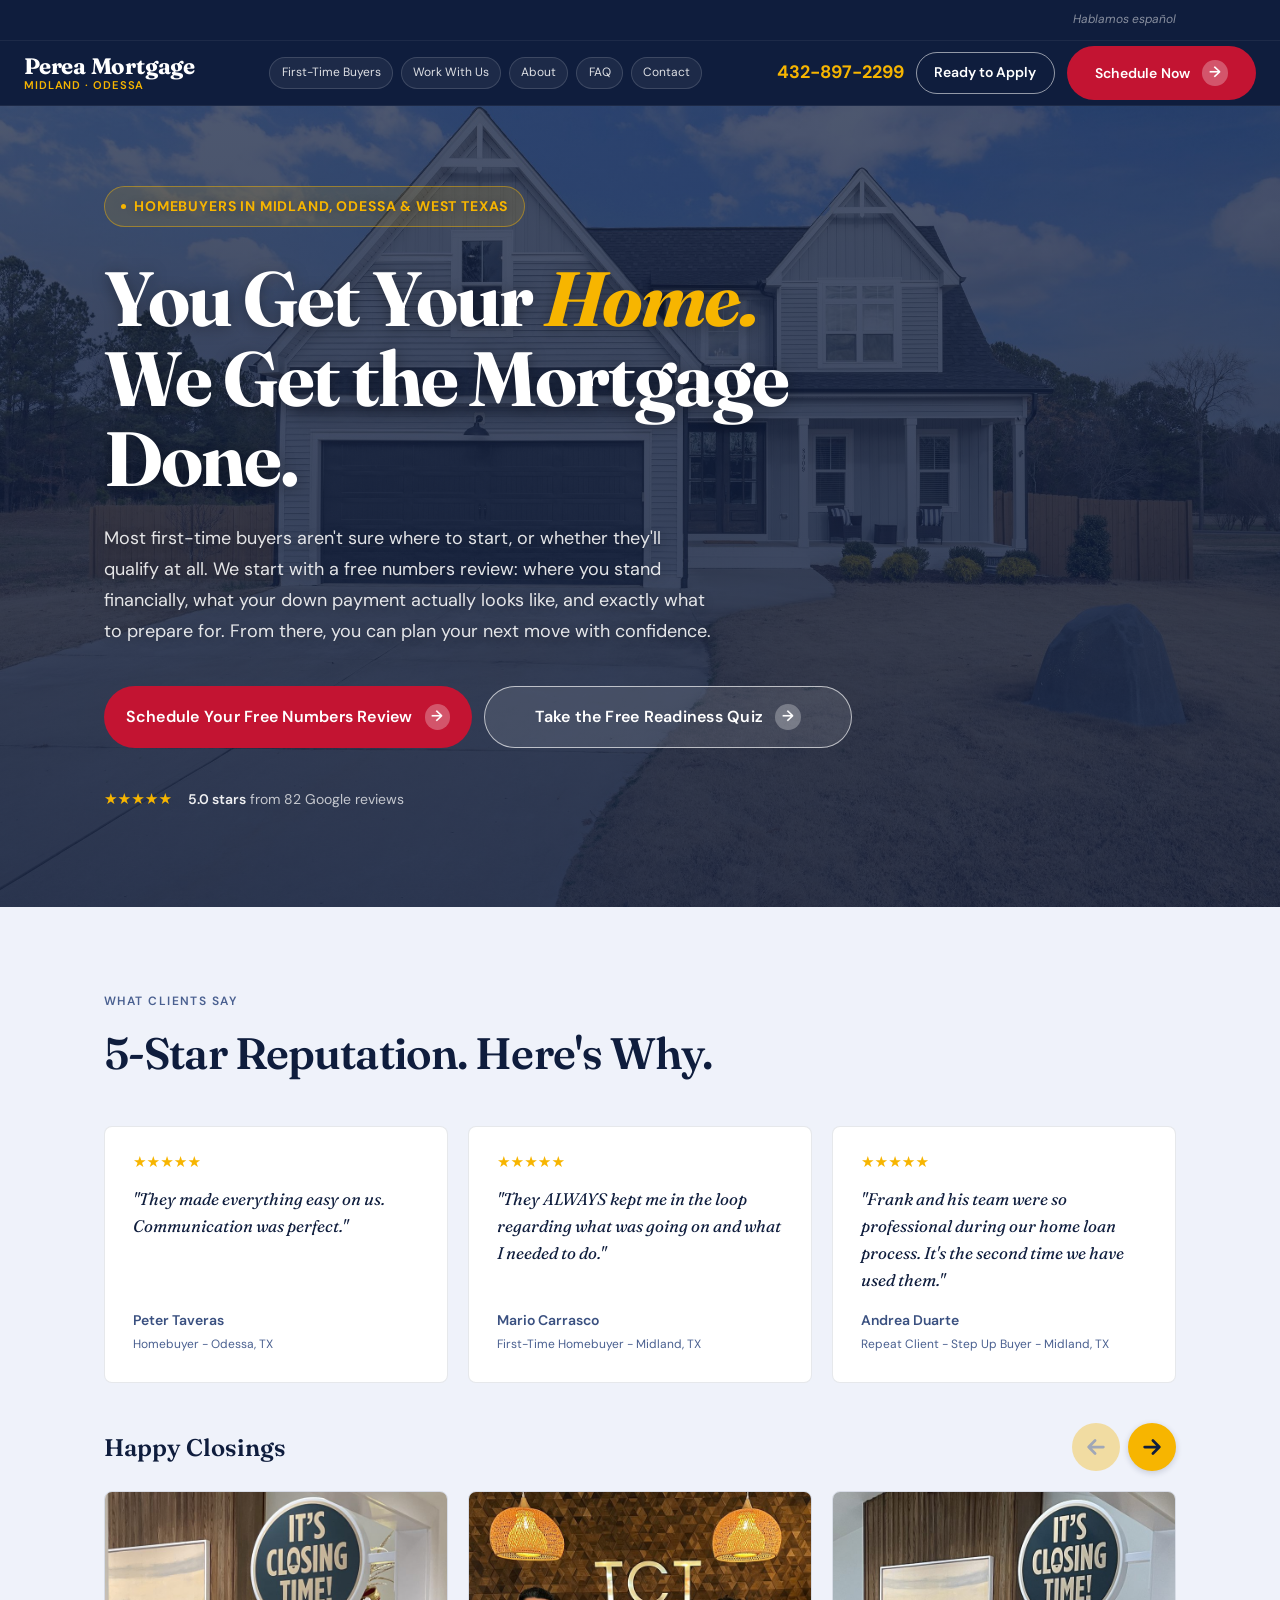
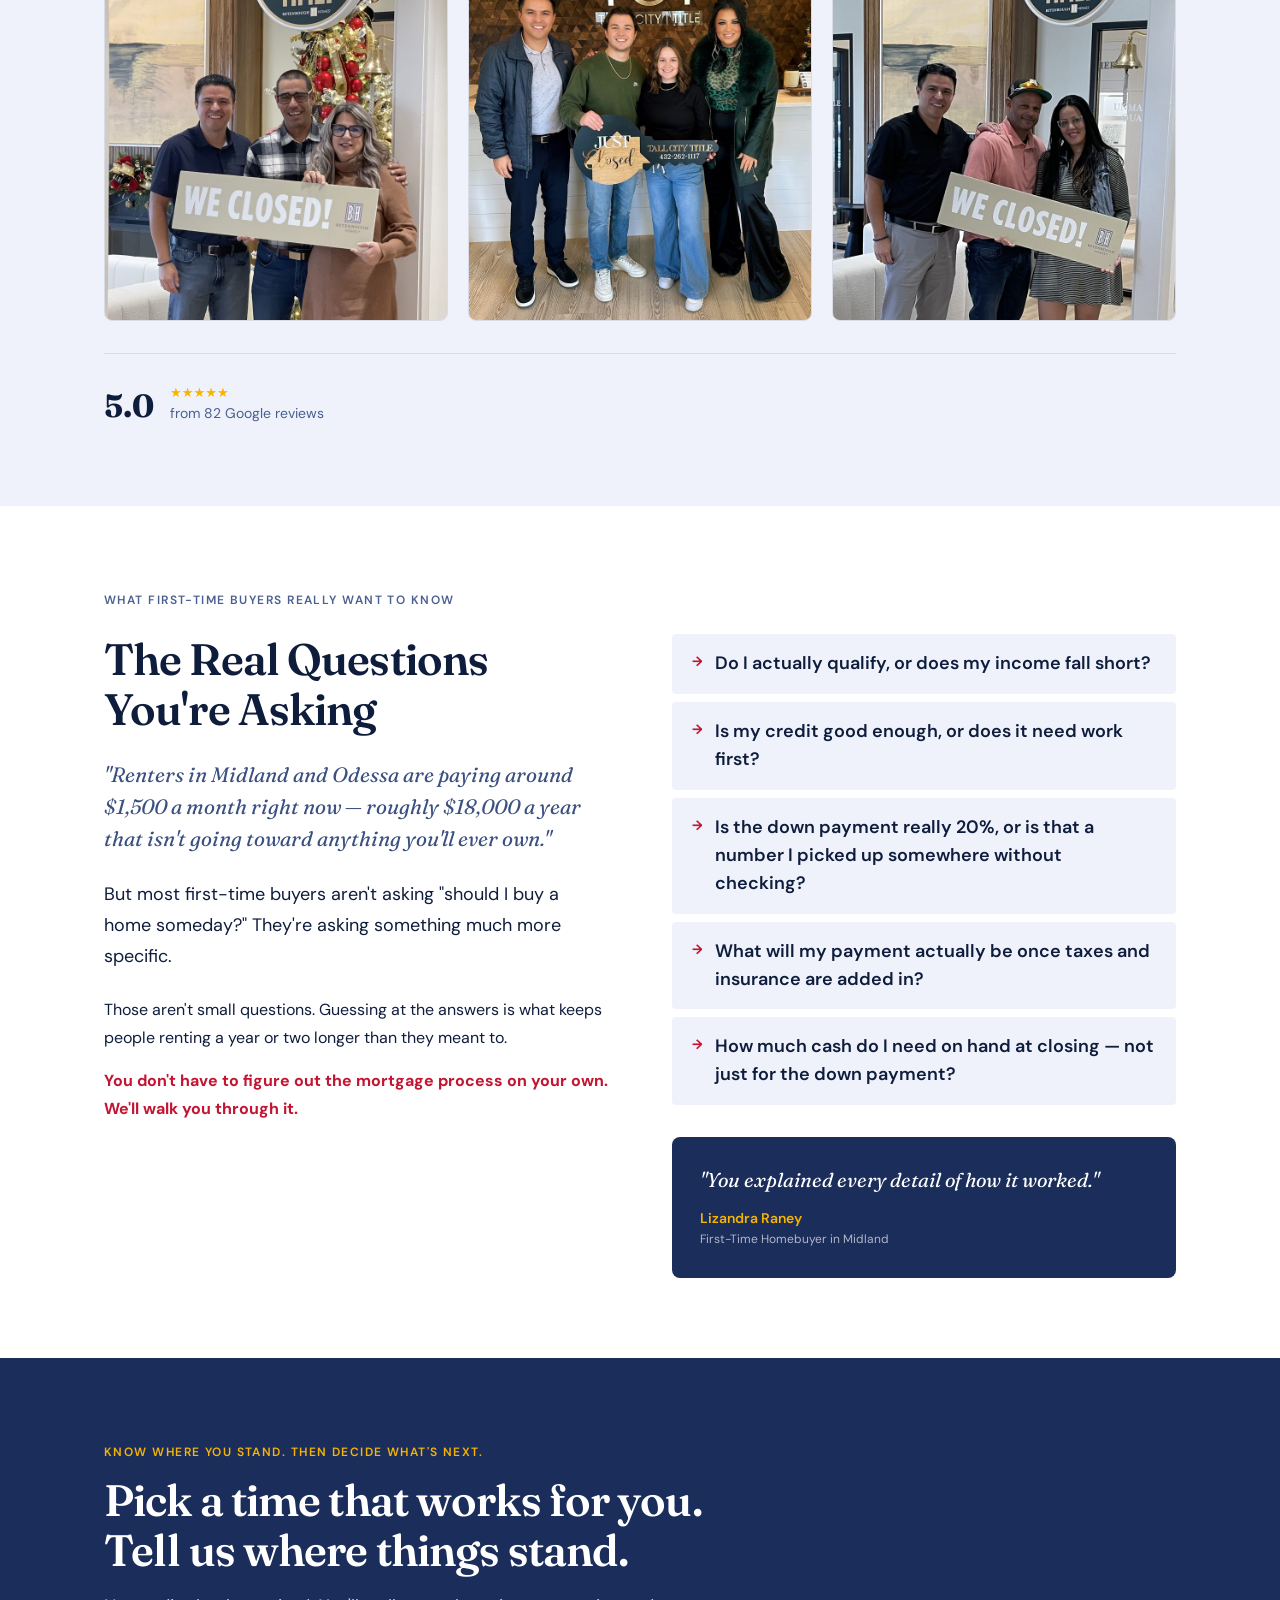
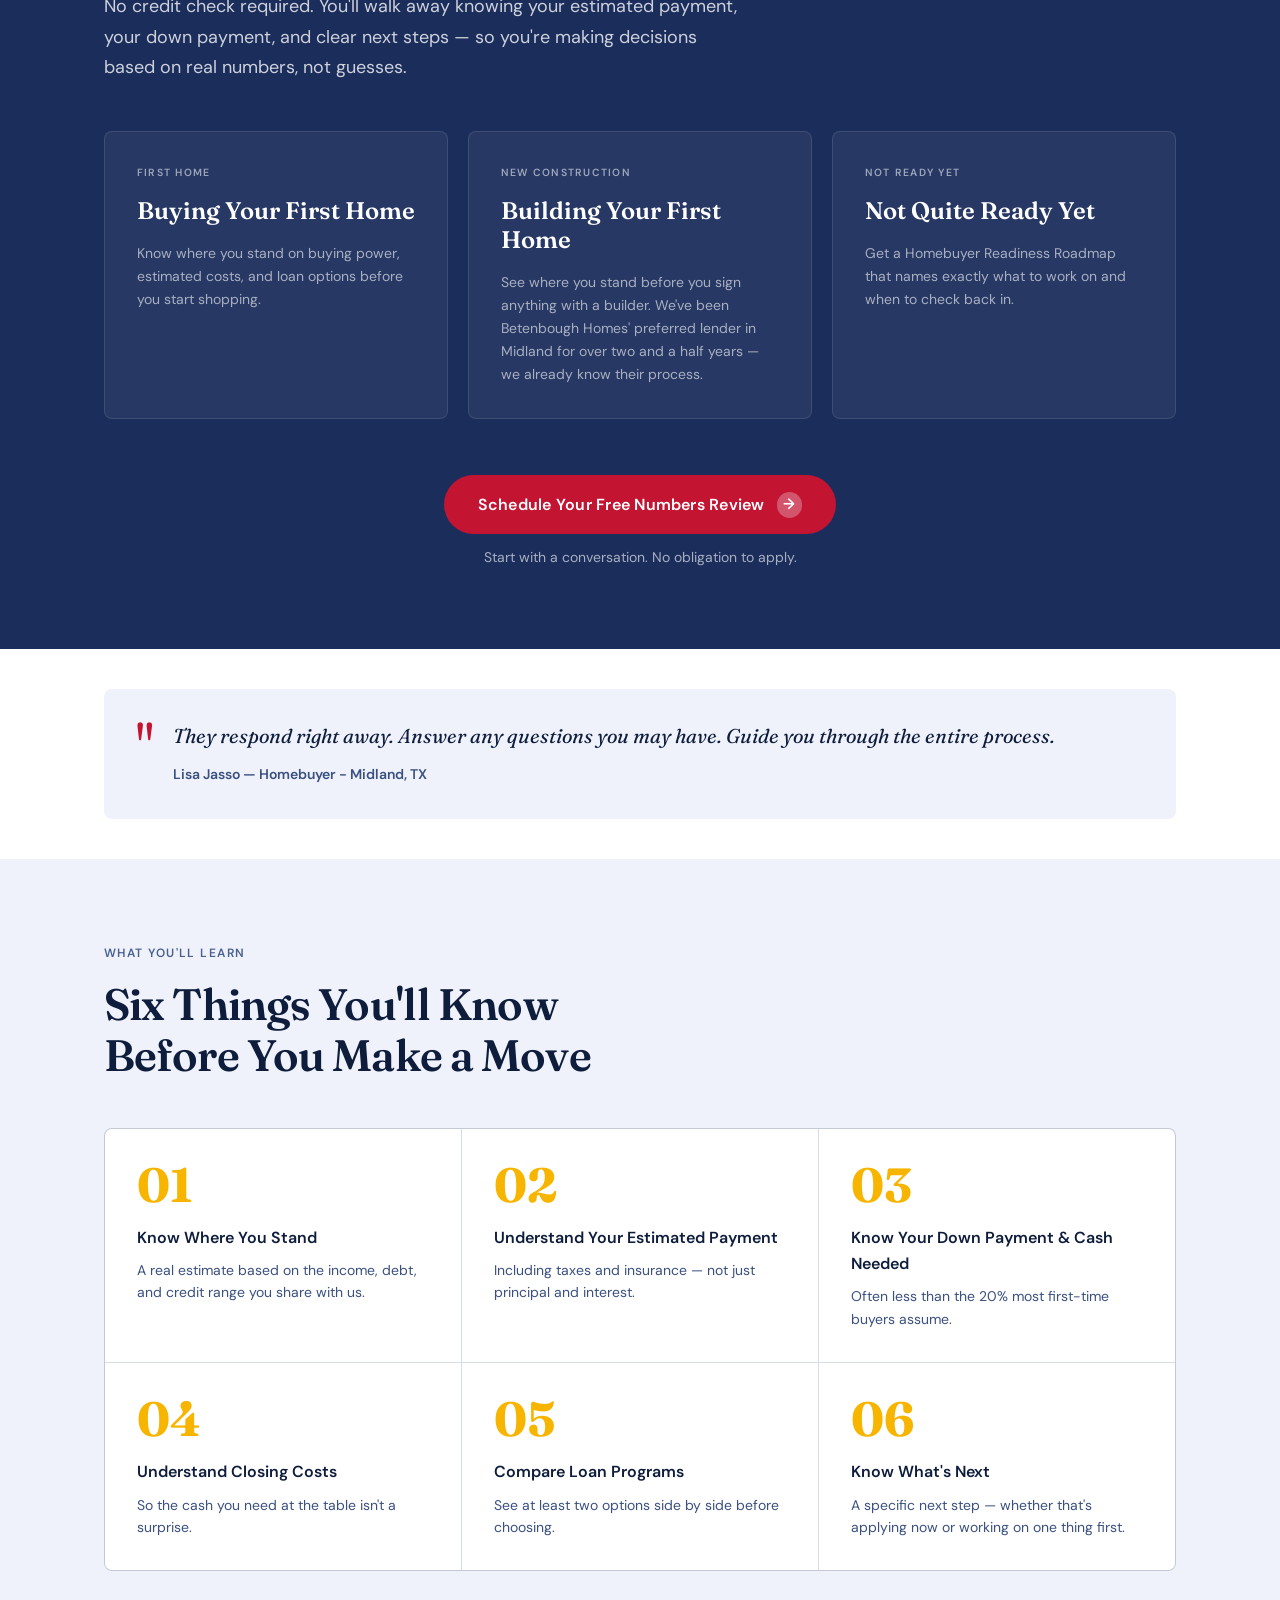
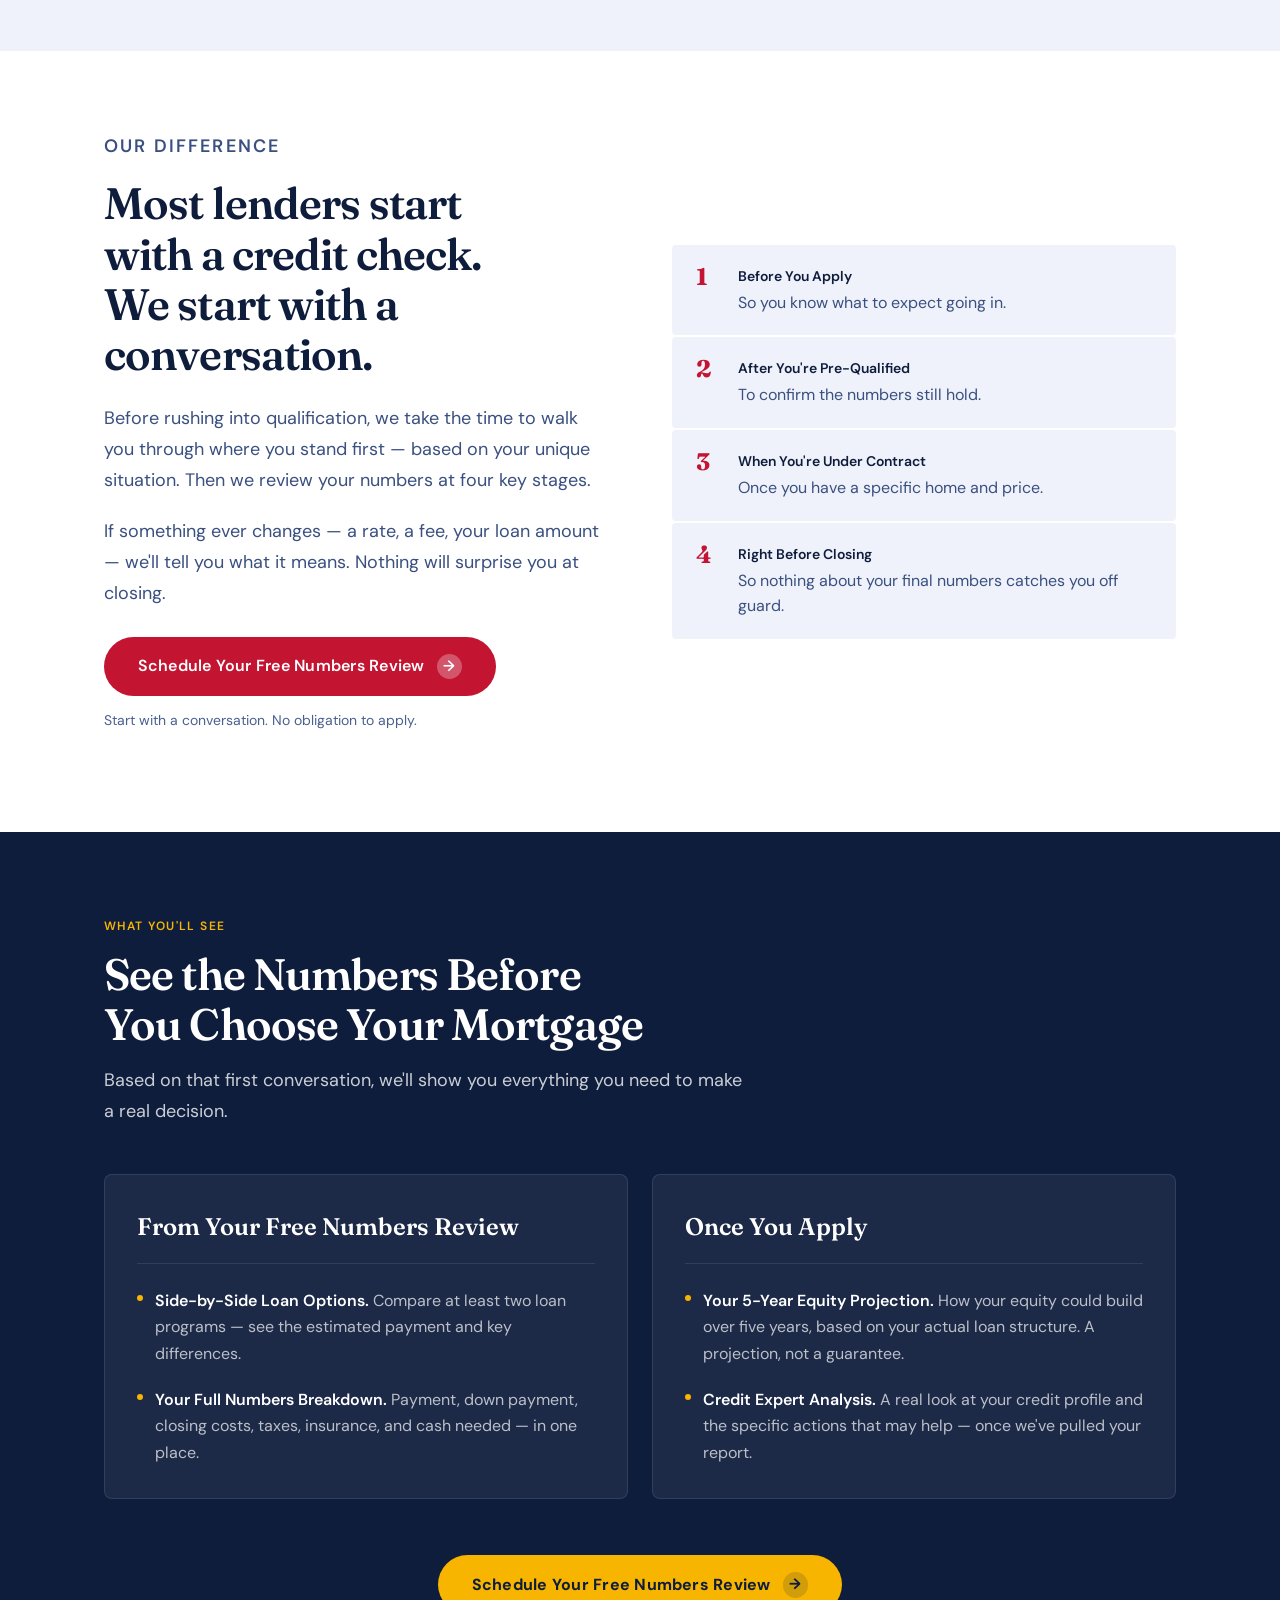
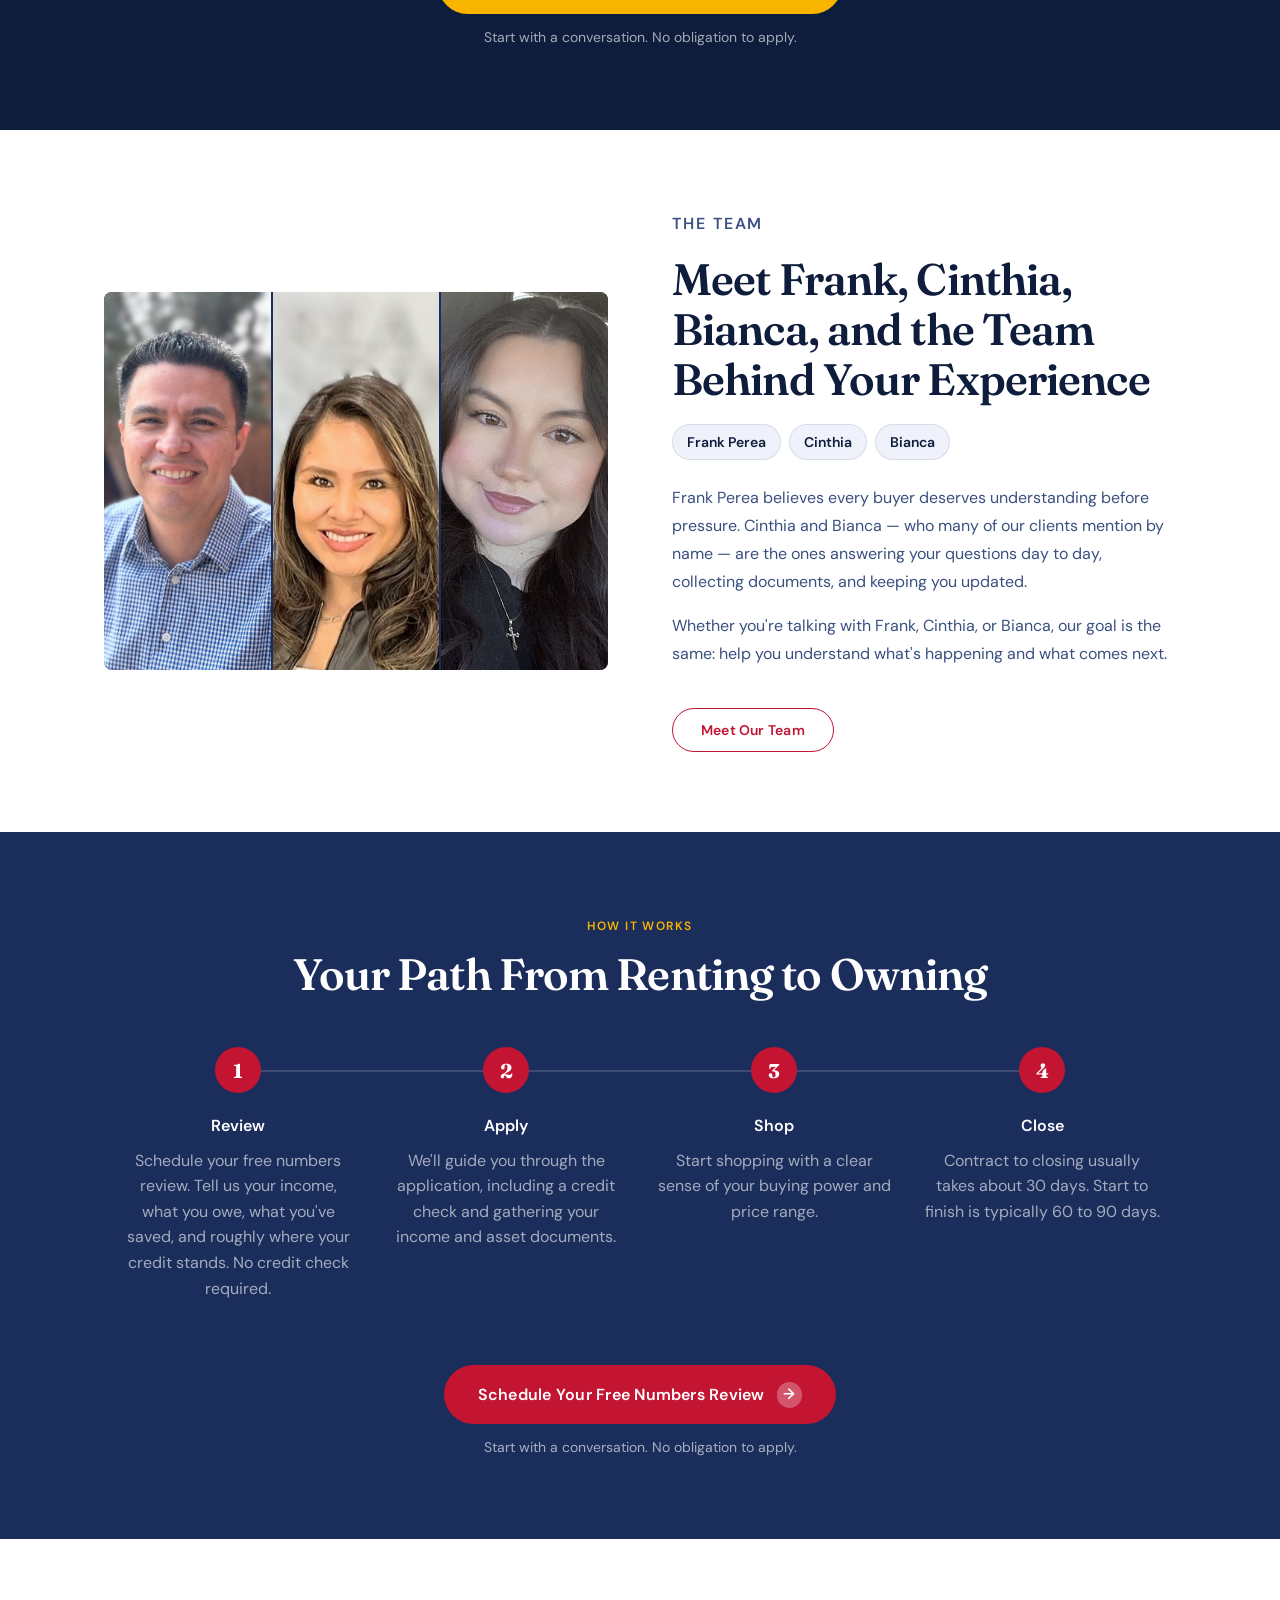
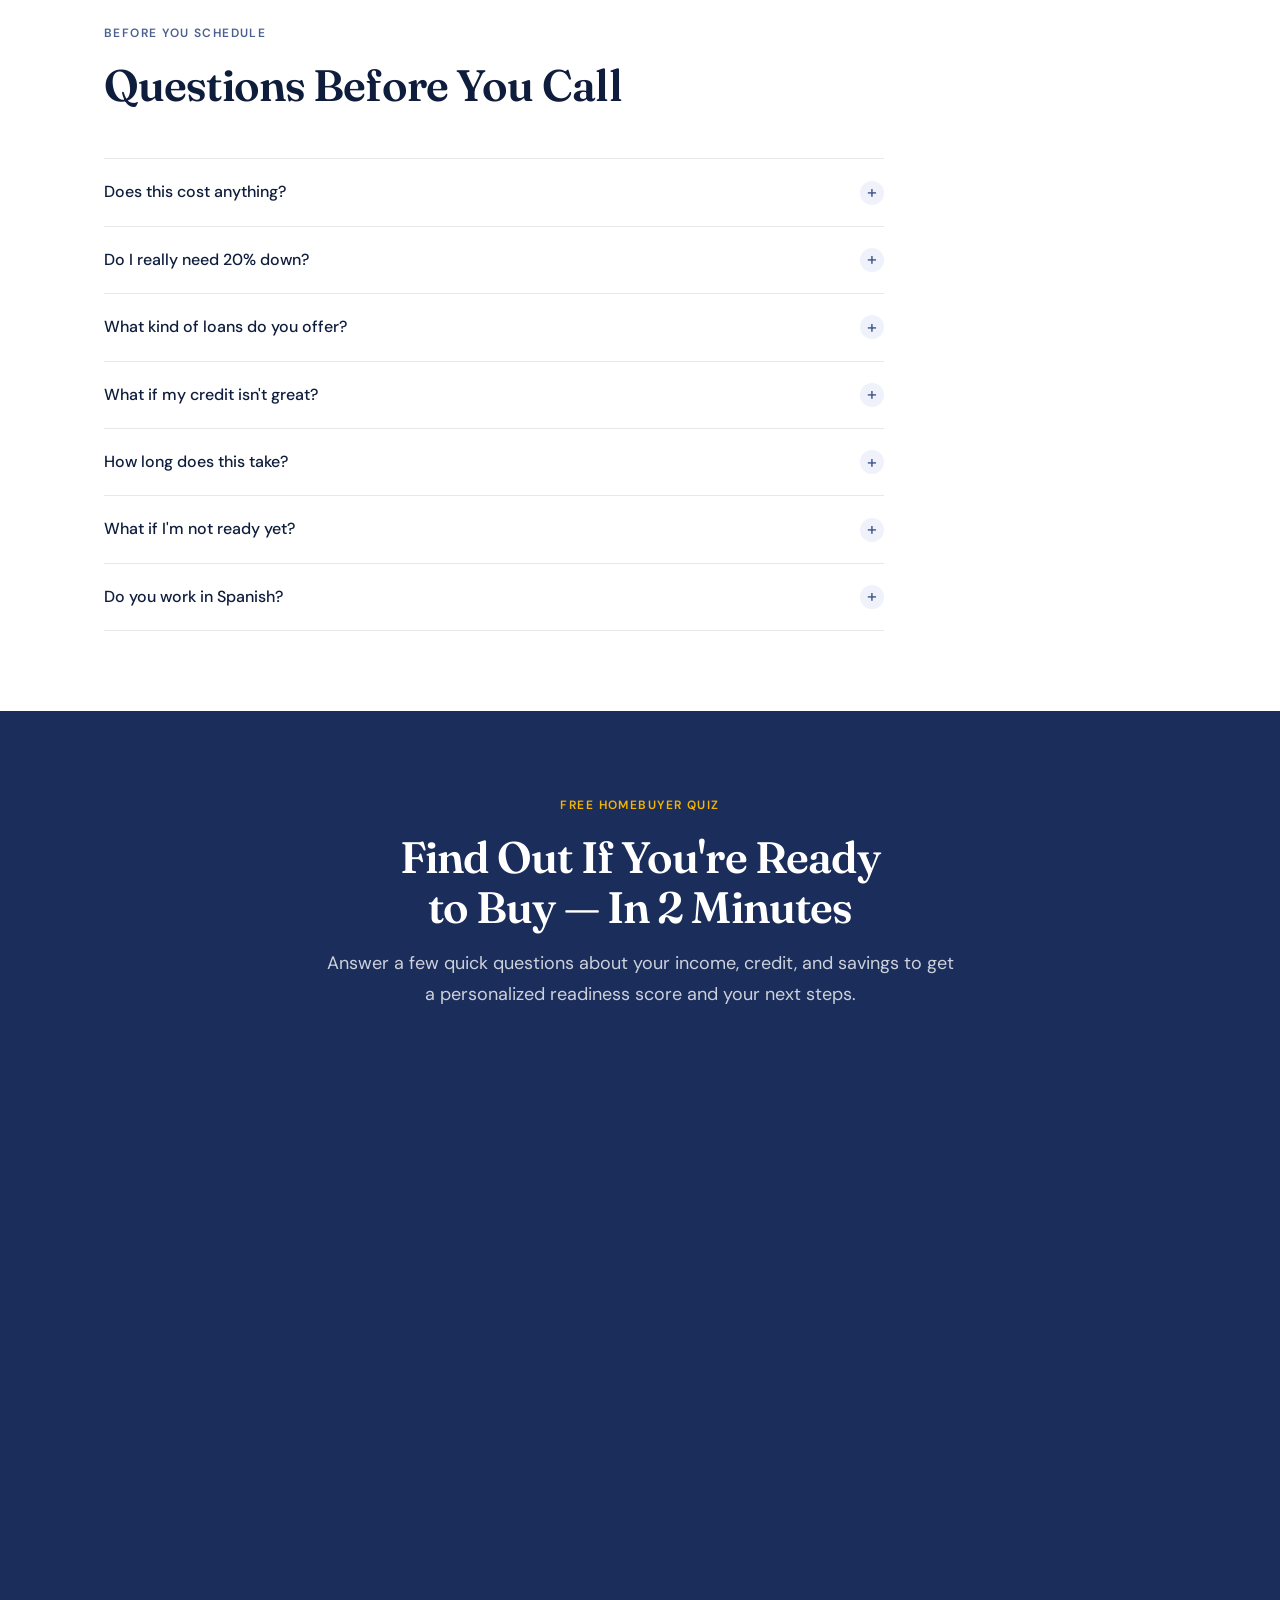
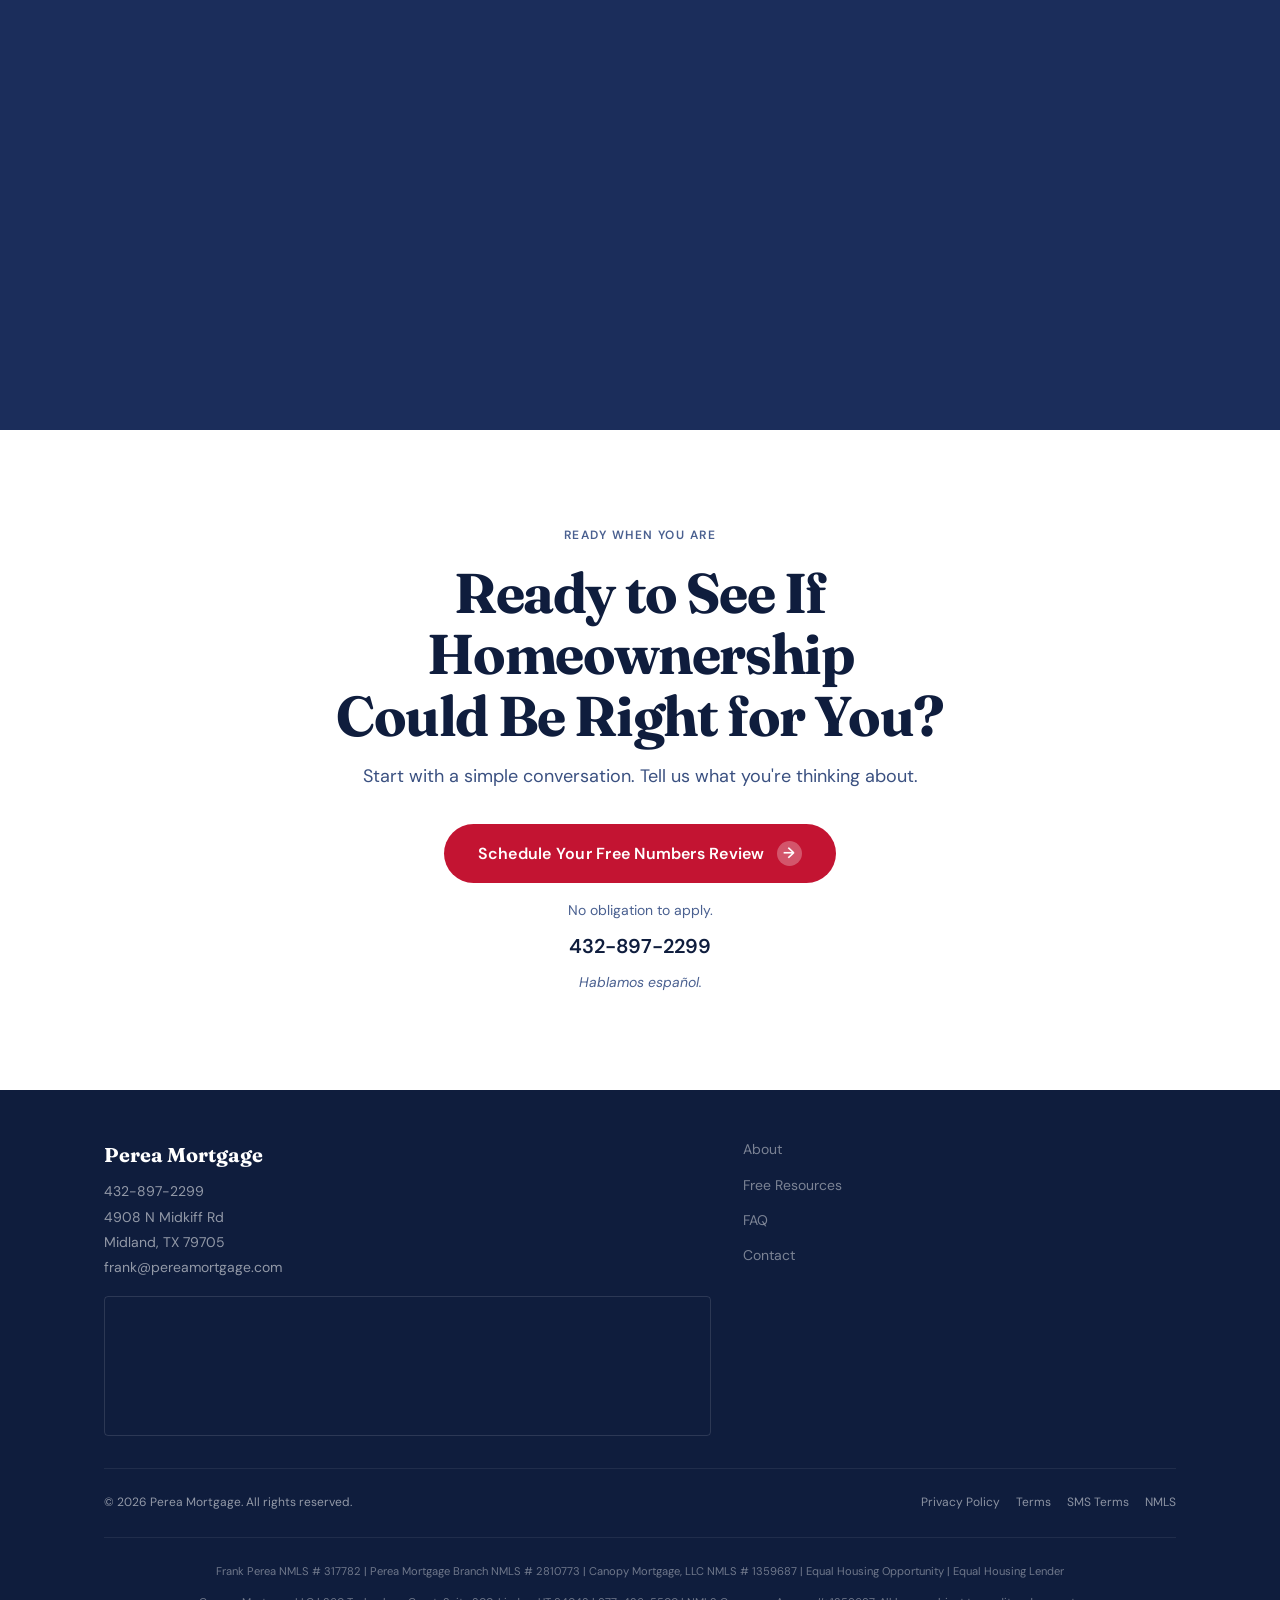
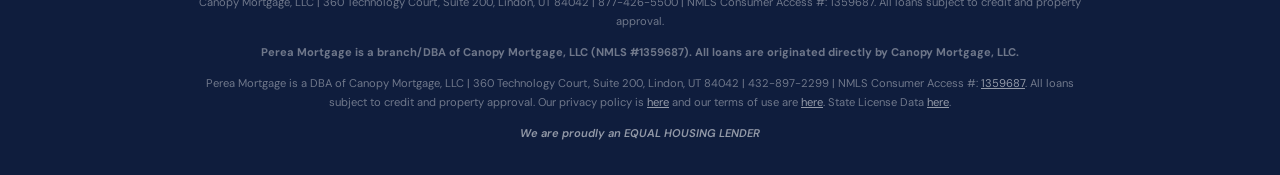
==== commit 6ecf6d76: "Add Privacy Policy page and Canopy branch disclosure for SMS approval Co-Authored-By: Claude Opus 5." ====
--- a/index.html
+++ b/index.html
@@ -539,7 +539,7 @@
       <div class="footer__bottom">
         <p class="footer__copy">© 2026 Perea Mortgage. All rights reserved.</p>
         <div class="footer__legal">
-          <a href="https://www.canopymortgage.com/privacy-policy/" target="_blank" rel="noopener">Privacy Policy</a>
+          <a href="/privacy">Privacy Policy</a>
           <a href="https://canopymortgage.com/terms-of-use/" target="_blank" rel="noopener">Terms</a>
           <a href="/sms-terms">SMS Terms</a>
           <a href="http://www.nmlsconsumeraccess.org/EntityDetails.aspx/COMPANY/1359687" target="_blank" rel="noopener">NMLS</a>
@@ -548,7 +548,8 @@
       <div class="footer__disclosure">
         <p>Frank Perea NMLS # 317782 | Perea Mortgage Branch NMLS # 2810773 | Canopy Mortgage, LLC NMLS # 1359687 | Equal Housing Opportunity | Equal Housing Lender</p>
         <p>Canopy Mortgage, LLC | 360 Technology Court, Suite 200, Lindon, UT 84042 | 877-426-5500 | NMLS Consumer Access #: 1359687. All loans subject to credit and property approval.</p>
-        <p>Perea Mortgage is a DBA of Canopy Mortgage, LLC | 360 Technology Court, Suite 200, Lindon, UT 84042 | 432-897-2299 | NMLS Consumer Access #: <a href="http://www.nmlsconsumeraccess.org/EntityDetails.aspx/COMPANY/1359687" target="_blank" rel="noopener">1359687</a>. All loans subject to credit and property approval. Our privacy policy is <a href="https://www.canopymortgage.com/privacy-policy/" target="_blank" rel="noopener">here</a> and our terms of use are <a href="https://canopymortgage.com/terms-of-use/" target="_blank" rel="noopener">here</a>. State License Data <a href="http://www.canopymortgage.com/state-licenses/" target="_blank" rel="noopener">here</a>.</p>
+        <p><strong>Perea Mortgage is a branch/DBA of Canopy Mortgage, LLC (NMLS #1359687). All loans are originated directly by Canopy Mortgage, LLC.</strong></p>
+        <p>Perea Mortgage is a DBA of Canopy Mortgage, LLC | 360 Technology Court, Suite 200, Lindon, UT 84042 | 432-897-2299 | NMLS Consumer Access #: <a href="http://www.nmlsconsumeraccess.org/EntityDetails.aspx/COMPANY/1359687" target="_blank" rel="noopener">1359687</a>. All loans subject to credit and property approval. Our privacy policy is <a href="/privacy">here</a> and our terms of use are <a href="https://canopymortgage.com/terms-of-use/" target="_blank" rel="noopener">here</a>. State License Data <a href="http://www.canopymortgage.com/state-licenses/" target="_blank" rel="noopener">here</a>.</p>
         <p>We are proudly an EQUAL HOUSING LENDER</p>
       </div>
     </div>
--- a/styles.css
+++ b/styles.css
@@ -465,22 +465,20 @@
   display: inline-flex;
   align-items: center;
   justify-content: center;
-  width: 2.75rem;
-  height: 2.75rem;
+  width: 3rem;
+  height: 3rem;
   border-radius: 50%;
-  background: var(--bg);
-  border: 1px solid var(--border);
-  color: var(--text);
-  font-size: 1.15rem;
+  border: none;
+  /* the arrow is drawn as a bold icon; the text arrow in the HTML is hidden */
+  font-size: 0;
+  background: var(--c-gold) url("data:image/svg+xml,%3Csvg xmlns='http://www.w3.org/2000/svg' viewBox='0 0 24 24' fill='none' stroke='%230F1D3D' stroke-width='3' stroke-linecap='round' stroke-linejoin='round'%3E%3Cpath d='M4 12h16M13 5l7 7-7 7'/%3E%3C/svg%3E") center / 1.4rem no-repeat;
+  box-shadow: 0 2px 6px rgba(15,29,61,.18);
   cursor: pointer;
-  transition: background .15s, border-color .15s, color .15s, opacity .15s;
-}
-.closings__btn:hover:not(:disabled) {
-  background: var(--c-navy);
-  border-color: var(--c-navy);
-  color: #fff;
-}
-.closings__btn:disabled { opacity: .35; cursor: default; }
+  transition: background-color .15s, opacity .15s, transform .15s;
+}
+.closings__btn[data-dir="-1"] { transform: scaleX(-1); }
+.closings__btn:hover:not(:disabled) { background-color: var(--c-gold-dark); }
+.closings__btn:disabled { opacity: .35; cursor: default; box-shadow: none; }
 .closings-grid {
   display: flex;
   gap: var(--sp-5);
@@ -790,6 +788,8 @@
 .about-photo--split { display: grid; grid-template-columns: repeat(3, 1fr); gap: 2px; }
 .about-photo--split .about-photo__cell { width: 100%; height: 100%; overflow: hidden; }
 .about-photo--split .about-photo__cell img { width: 100%; height: 100%; object-fit: cover; object-position: center 15%; display: block; }
+
+.calendar-box { background: var(--bg-alt); border-radius: var(--radius-lg); padding: var(--sp-5); }
 
 .about-text .sec-head { margin-bottom: var(--sp-5); }
 .about-text p { font-size: var(--fs-base); color: var(--text-mid); line-height: 1.75; margin-bottom: var(--sp-4); }
@@ -1224,6 +1224,8 @@
   .blog-grid        { grid-template-columns: 1fr; }
   .process-row      { grid-template-columns: 1fr; }
   .hero__ctas       { flex-direction: column; }
+  /* the booking calendar needs about 310px of width to show all seven days */
+  .calendar-box     { padding: var(--sp-2) var(--sp-1); }
   .btn              { white-space: normal; text-align: center; }
   .nav__inner       { height: auto; padding-block: var(--sp-3); flex-wrap: wrap; row-gap: var(--sp-3); }
   .nav__right       { margin-left: auto; }
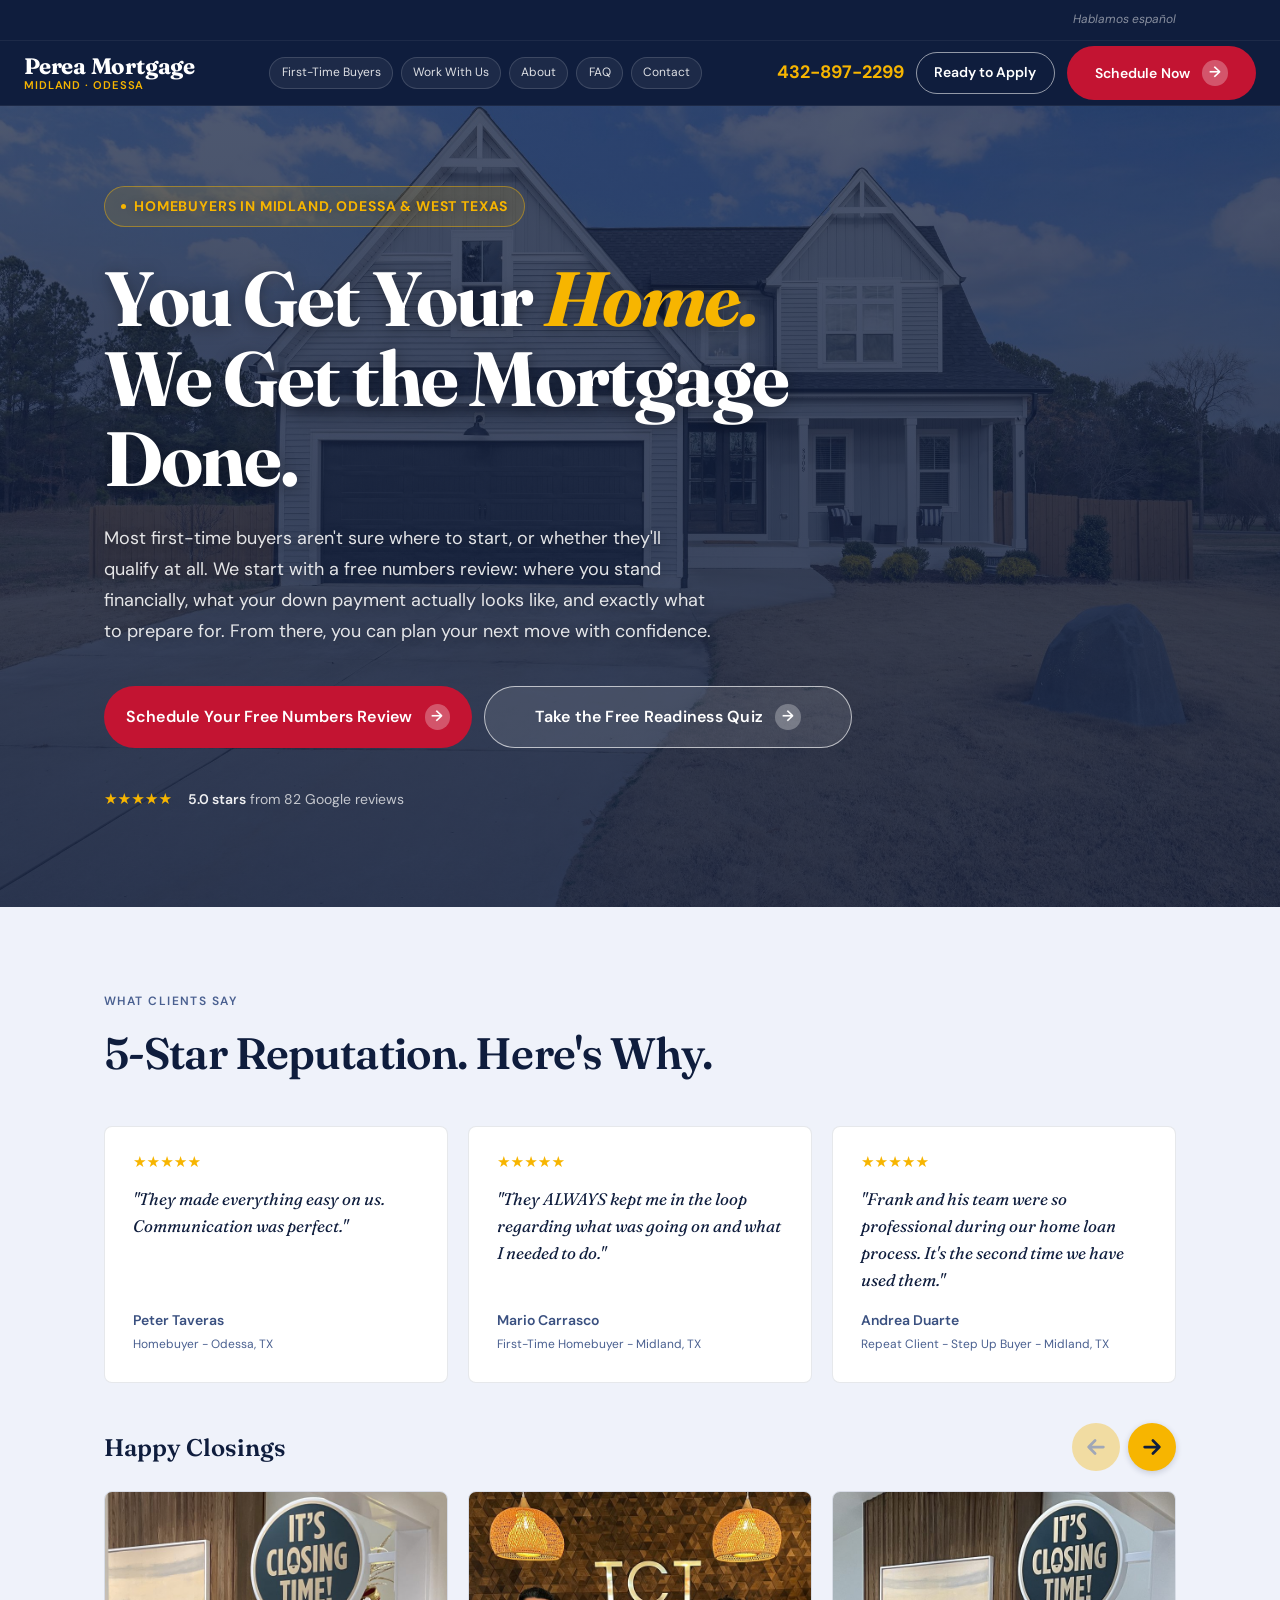
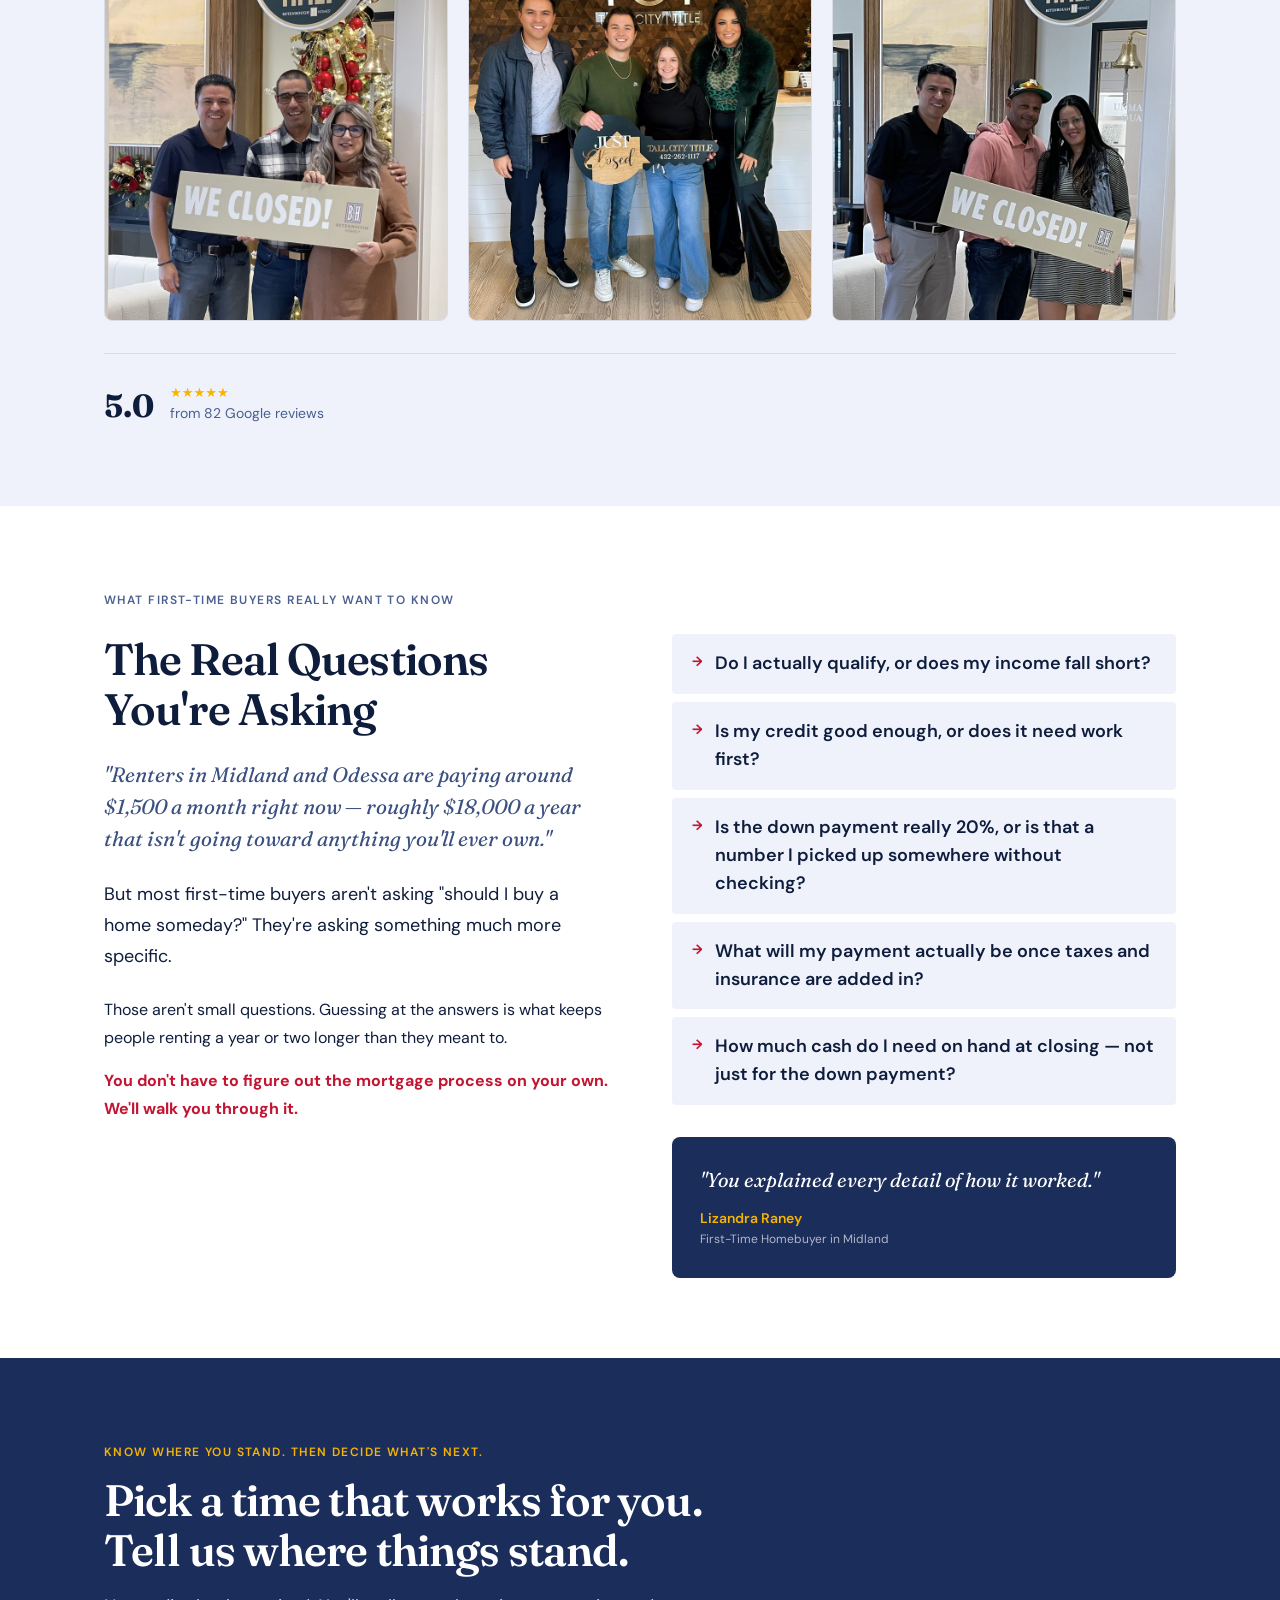
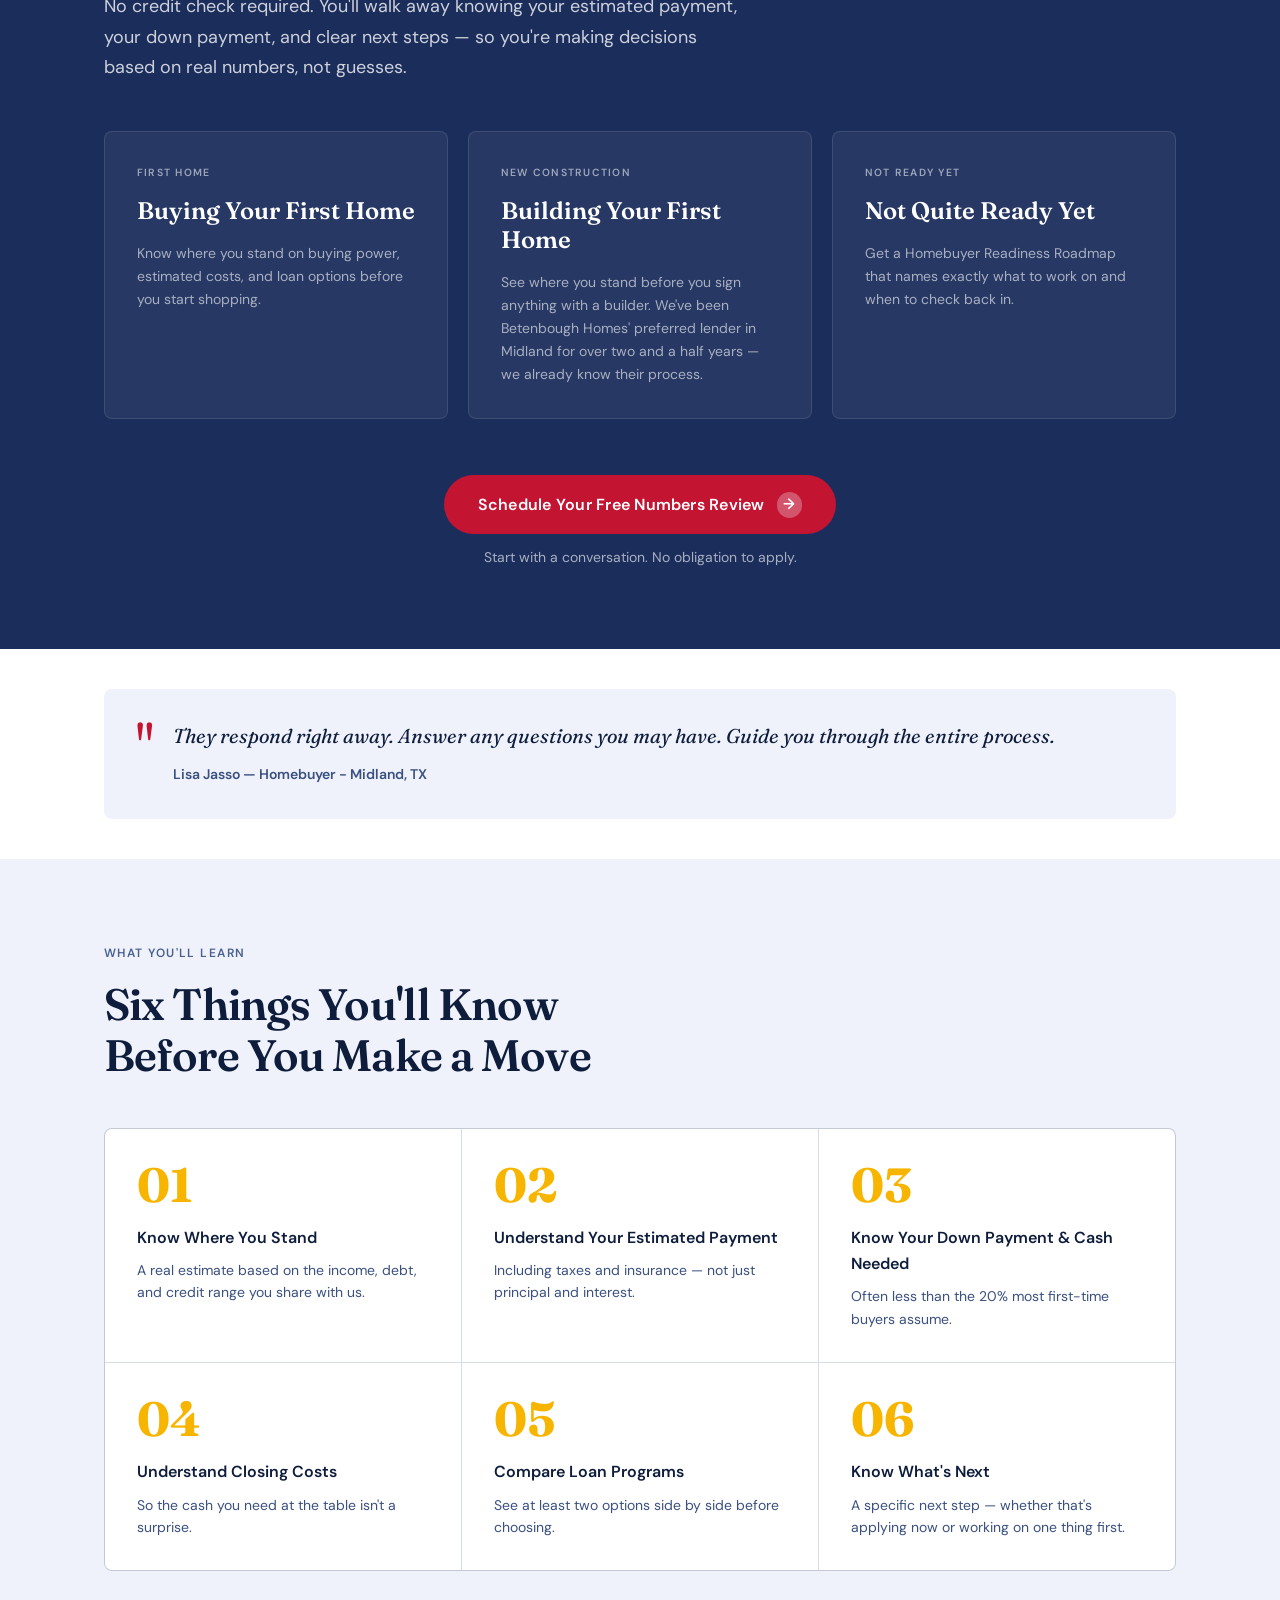
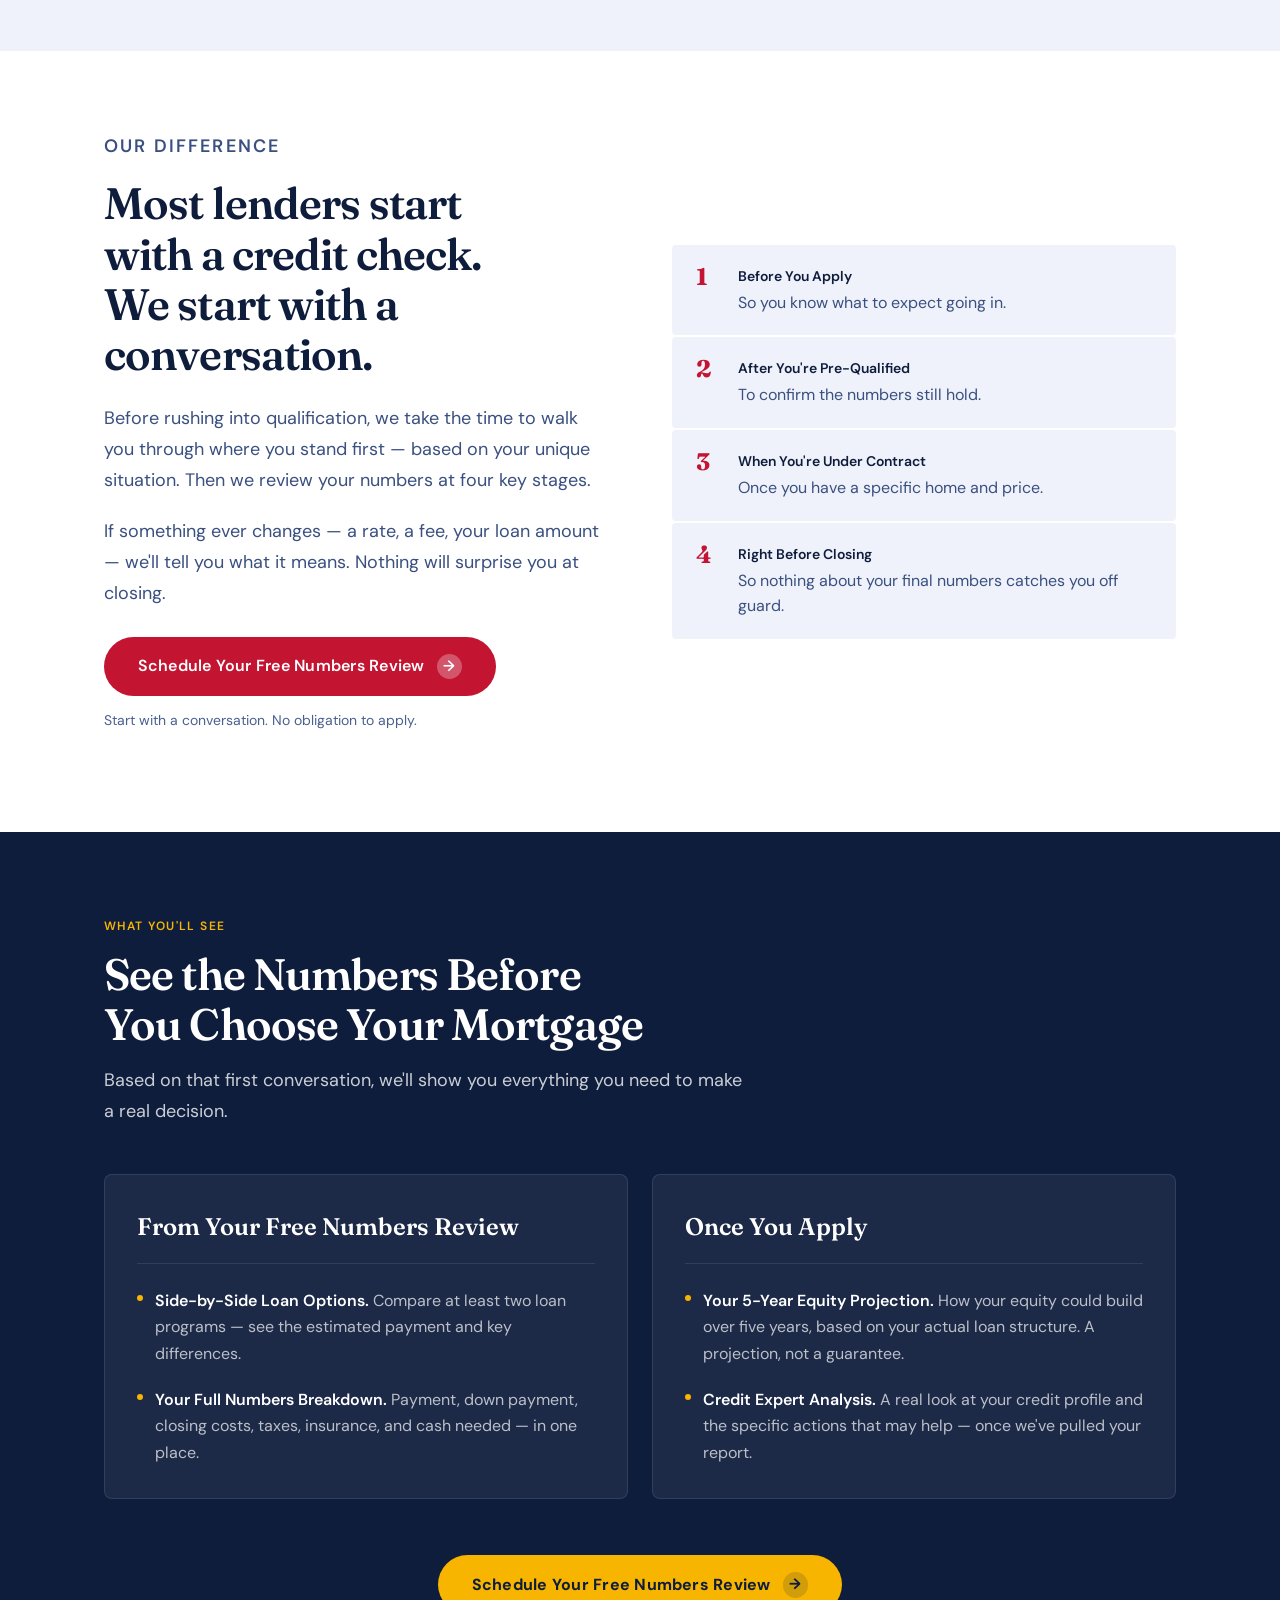
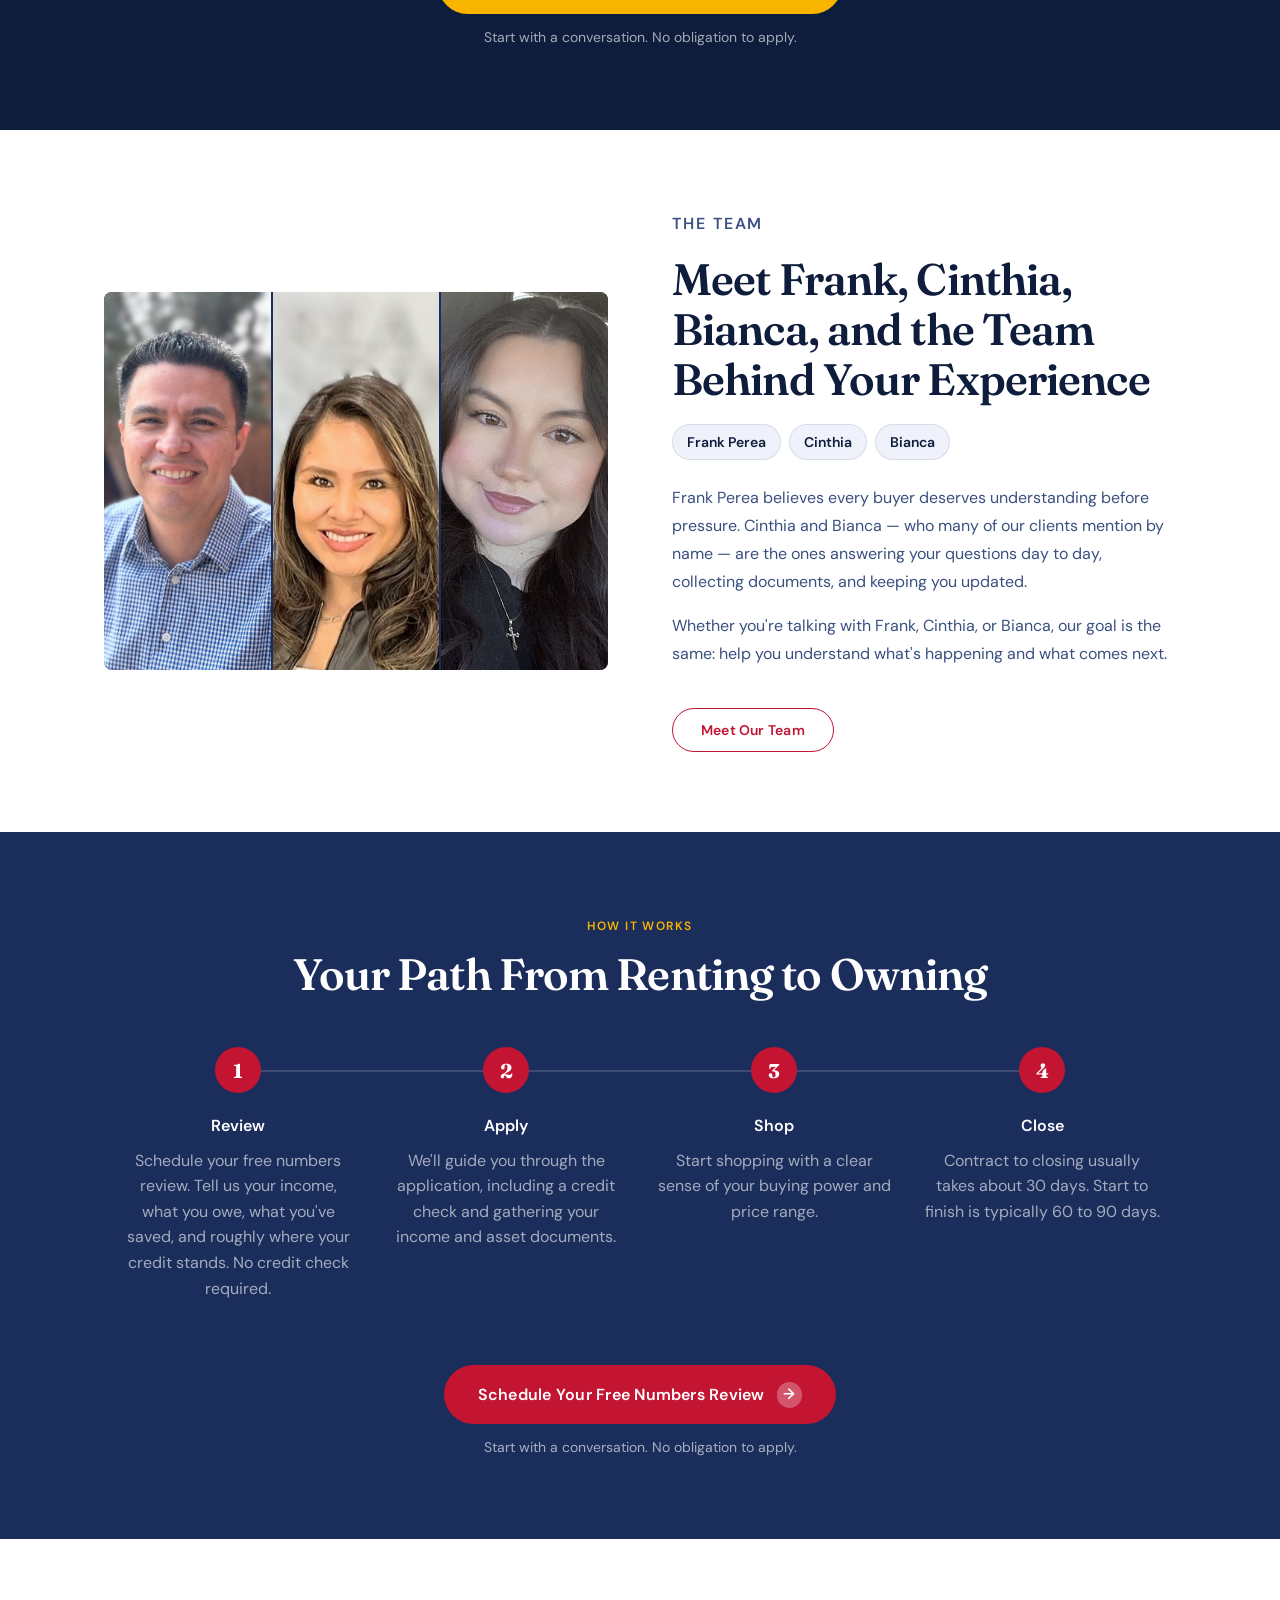
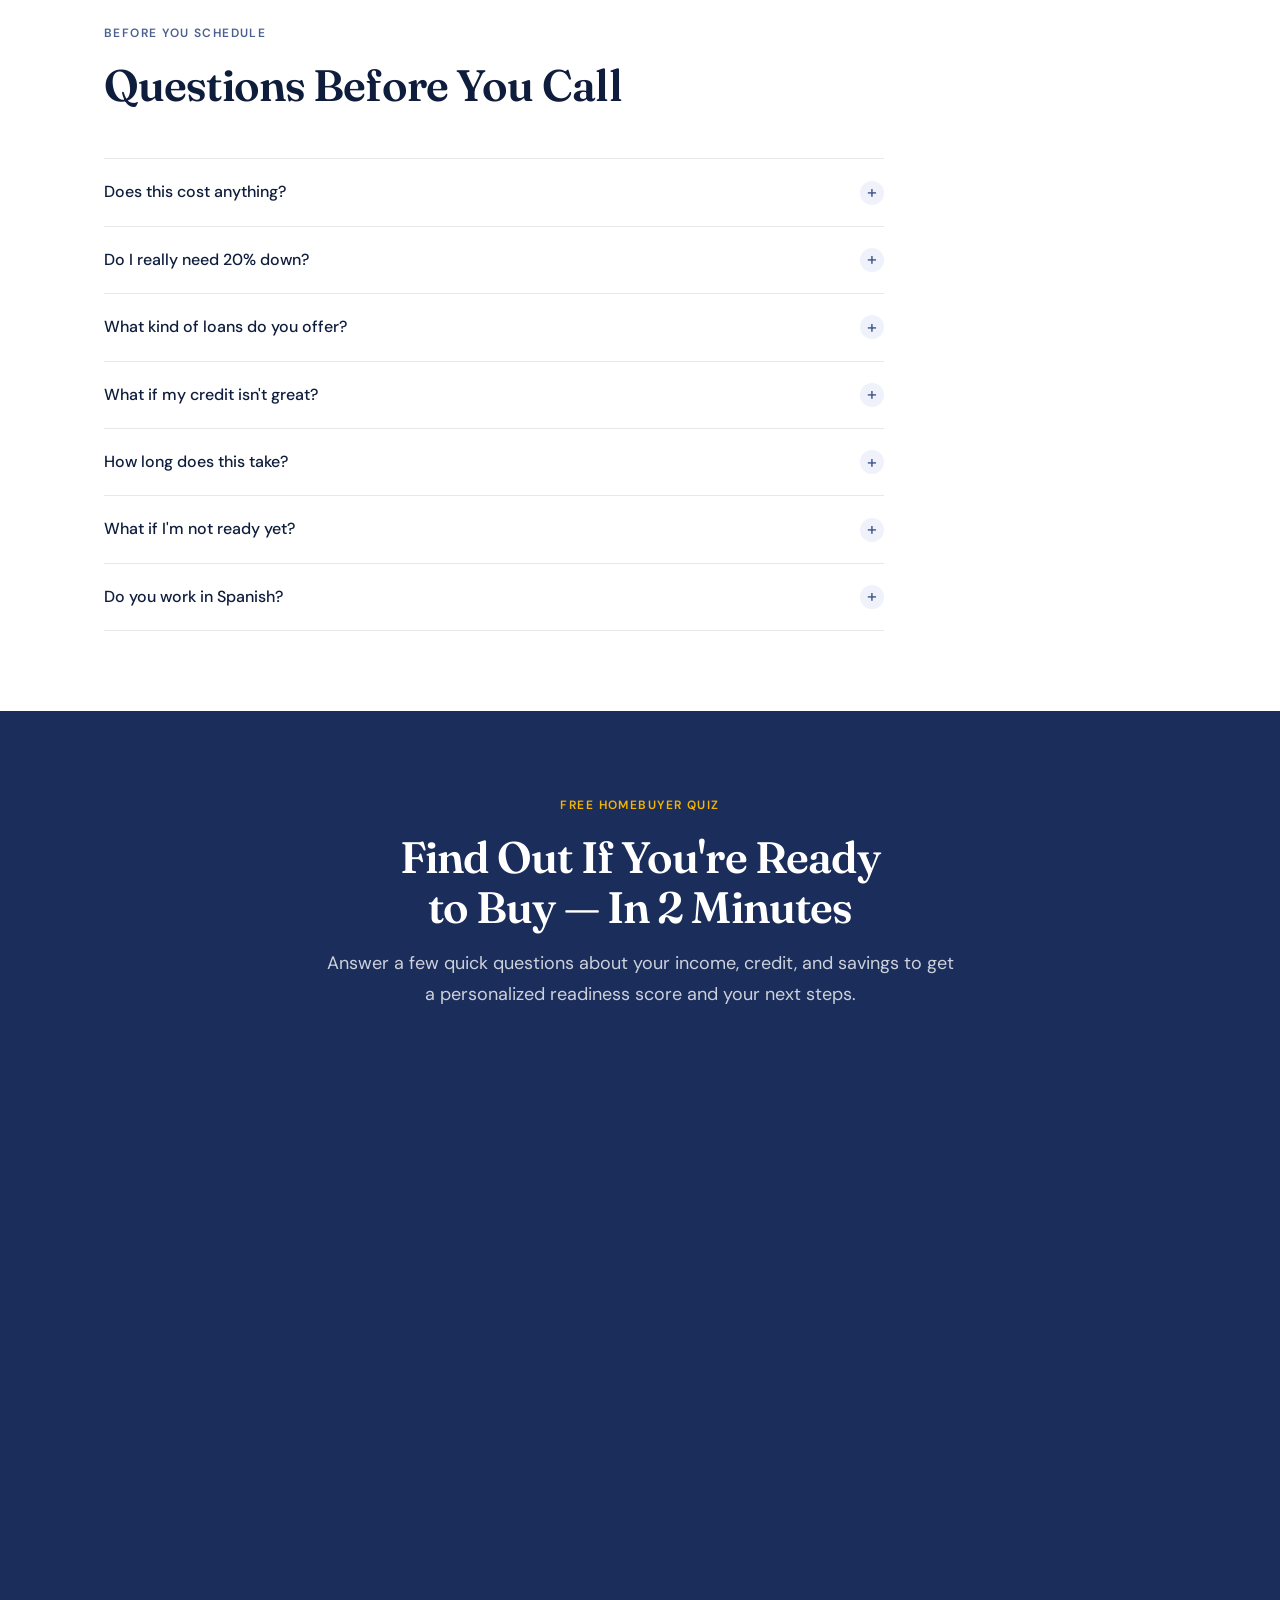
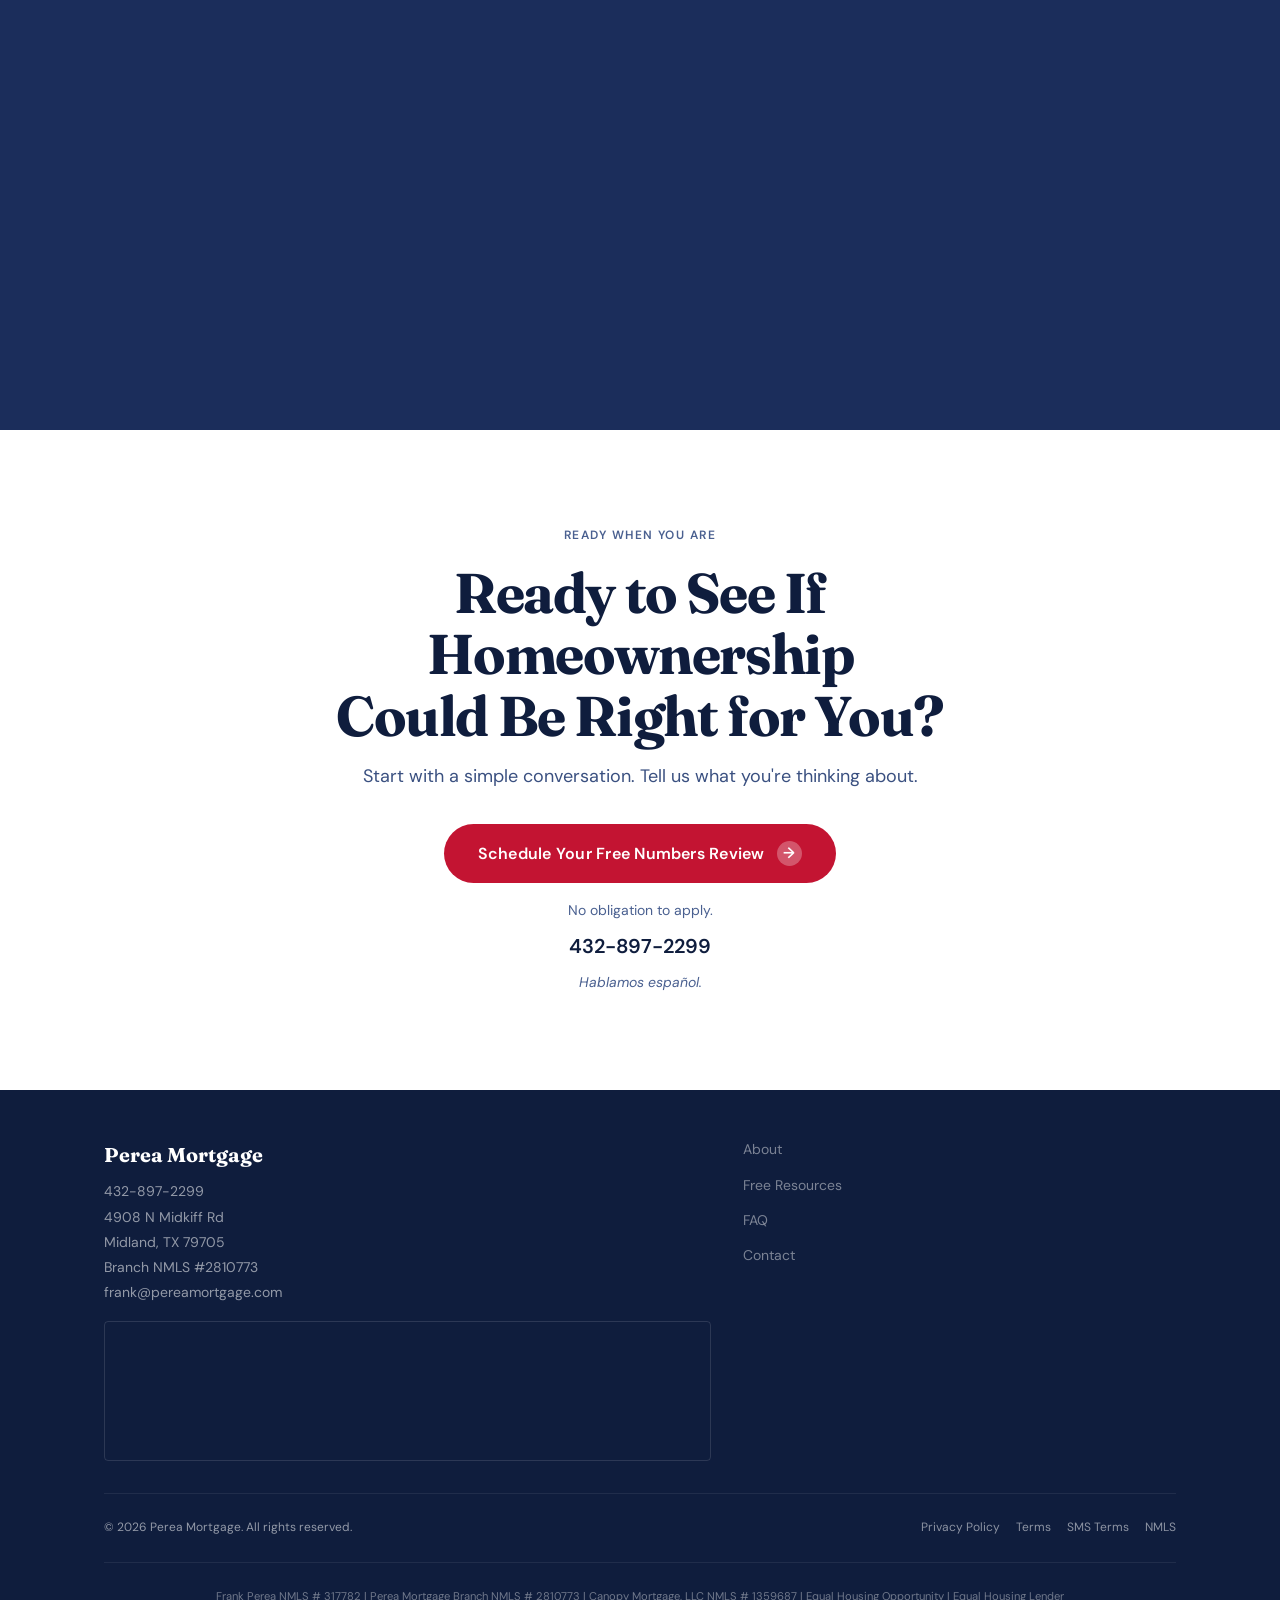
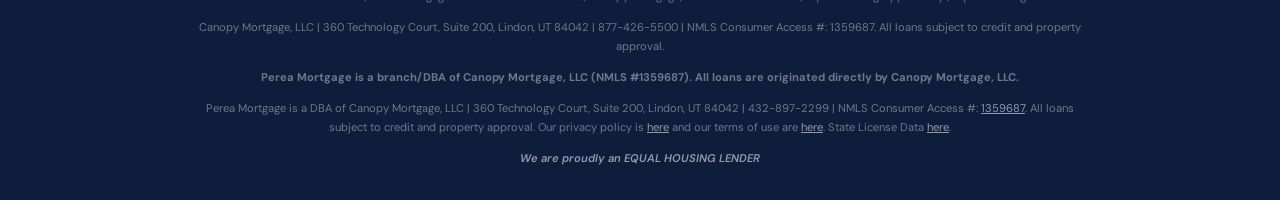
==== commit a4eaf4c9: "Show the branch NMLS under the office address in the contact section Co-Authored-By: Claude Opus 5.5" ====
--- a/index.html
+++ b/index.html
@@ -523,6 +523,7 @@
             <a href="tel:4328972299">432-897-2299</a><br>
             4908 N Midkiff Rd<br>
             Midland, TX 79705<br>
+            Branch NMLS #2810773<br>
             <a href="mailto:frank@pereamortgage.com">frank@pereamortgage.com</a>
           </div>
           <div class="footer__map">
